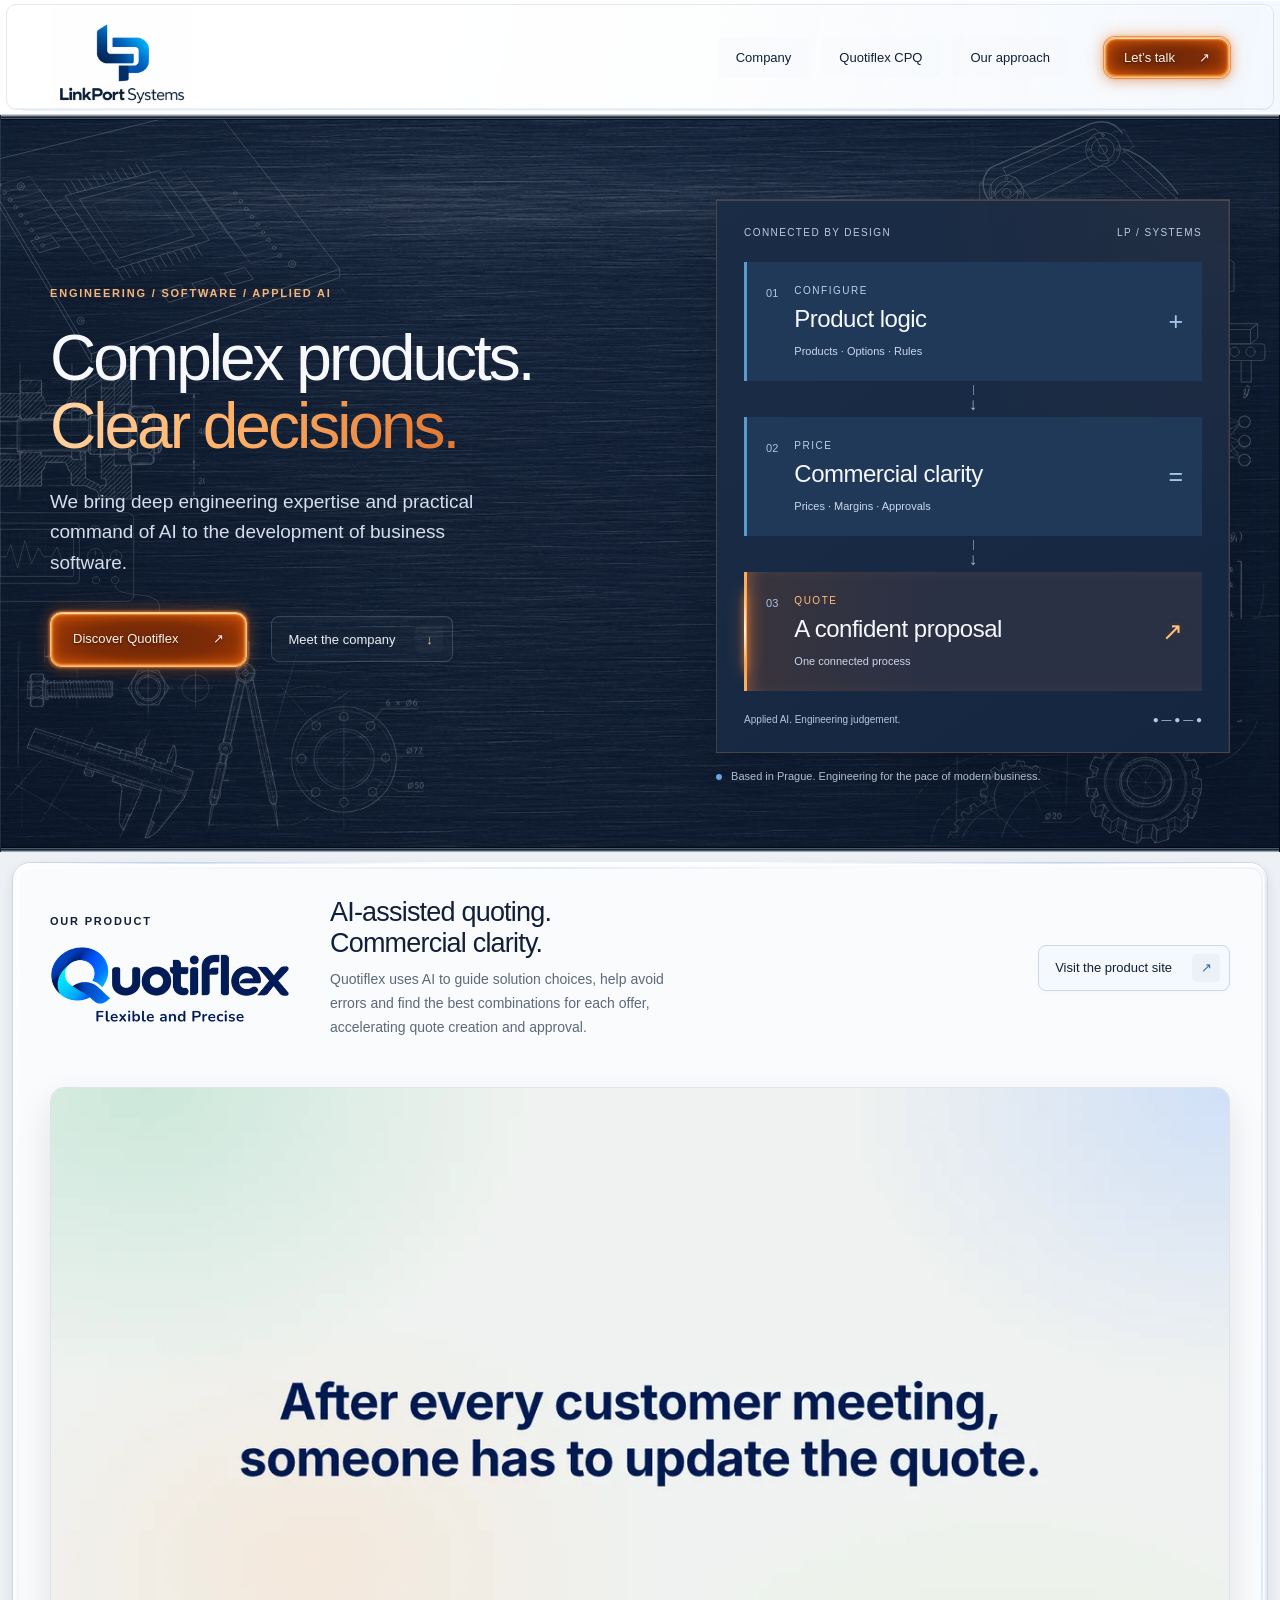
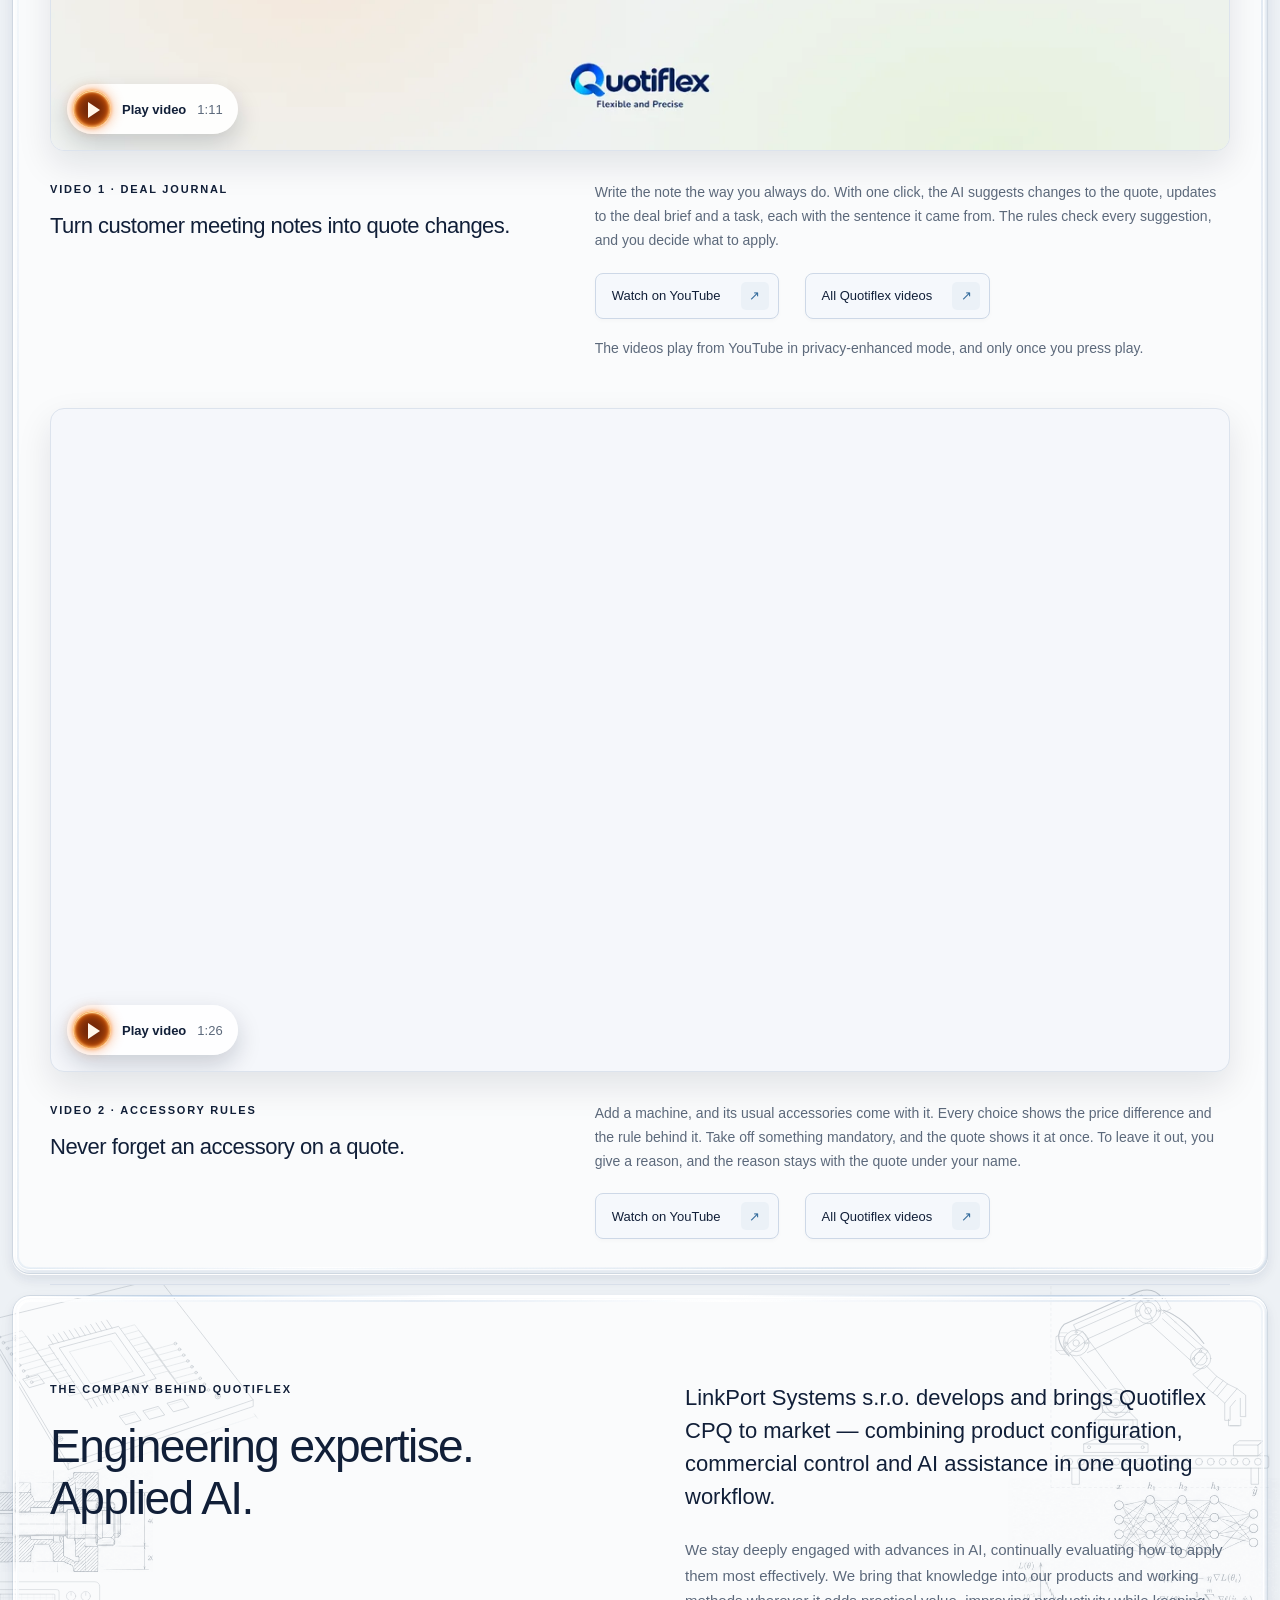
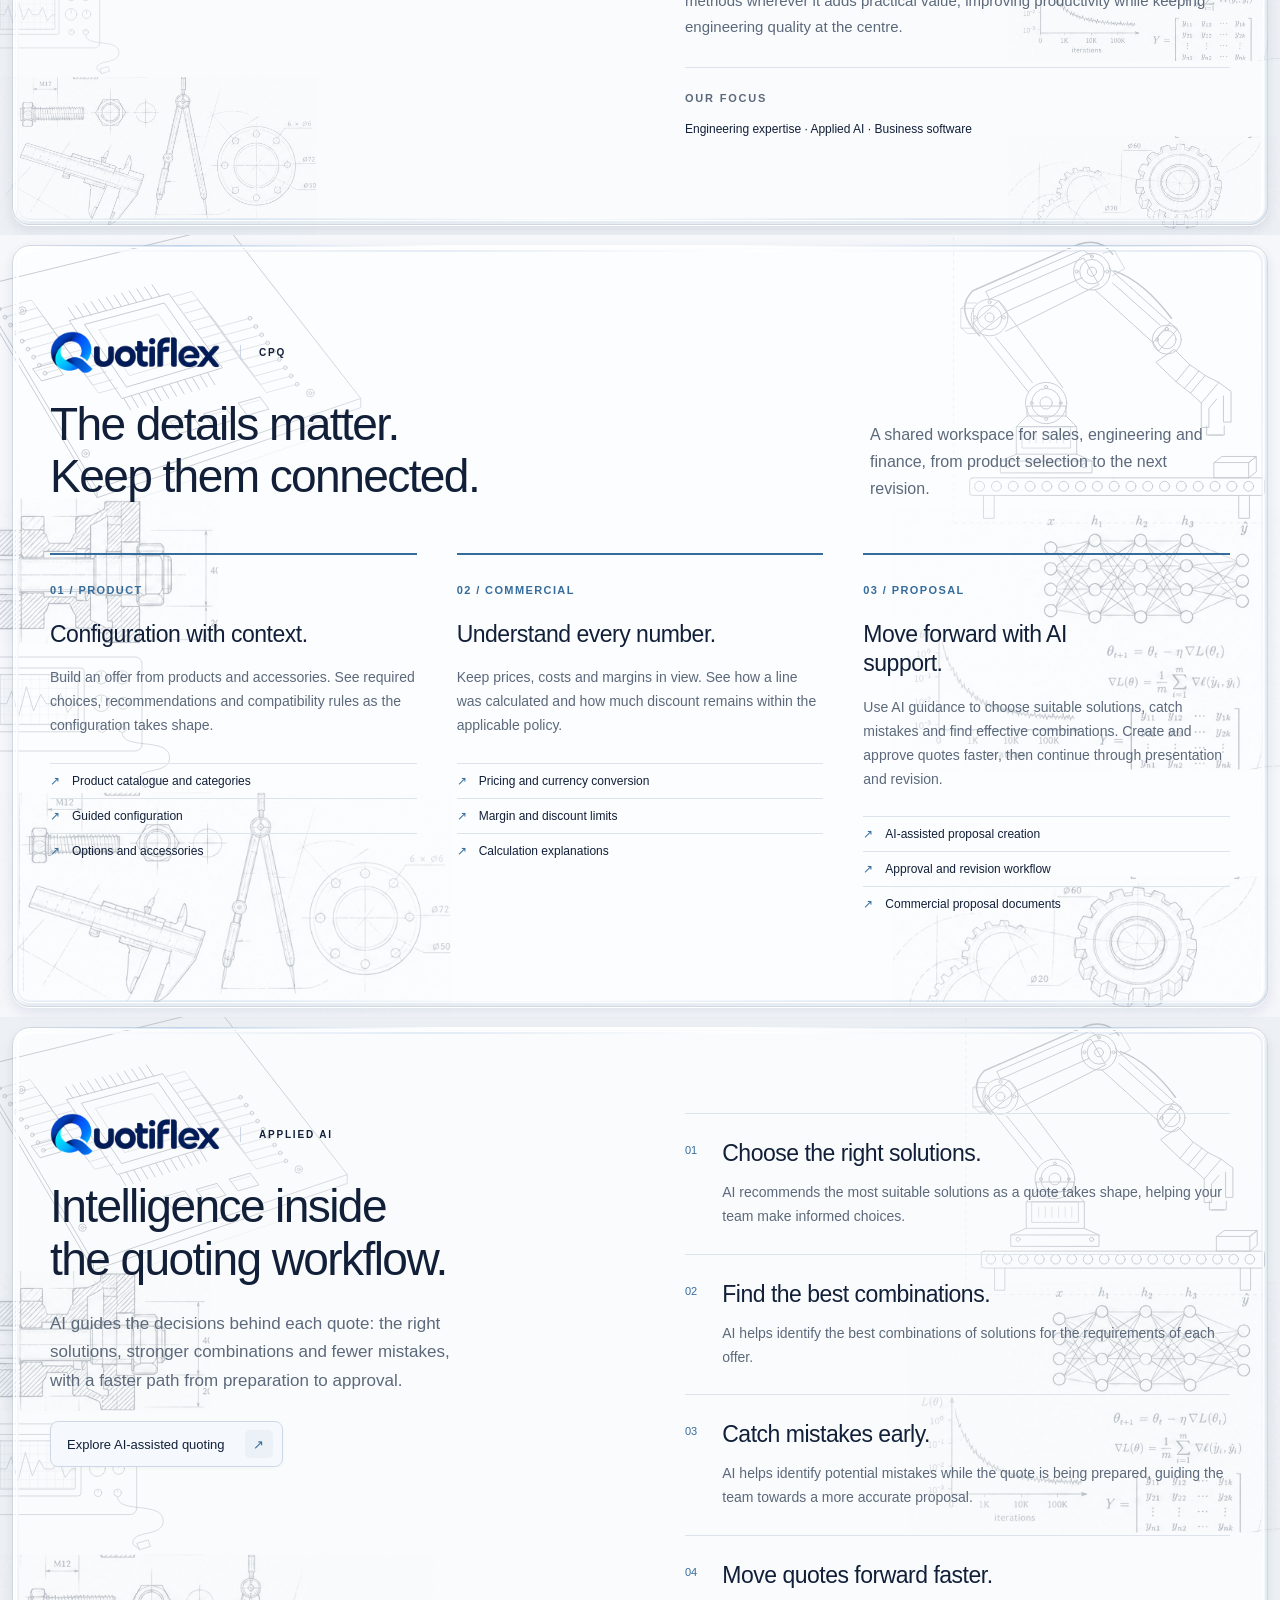
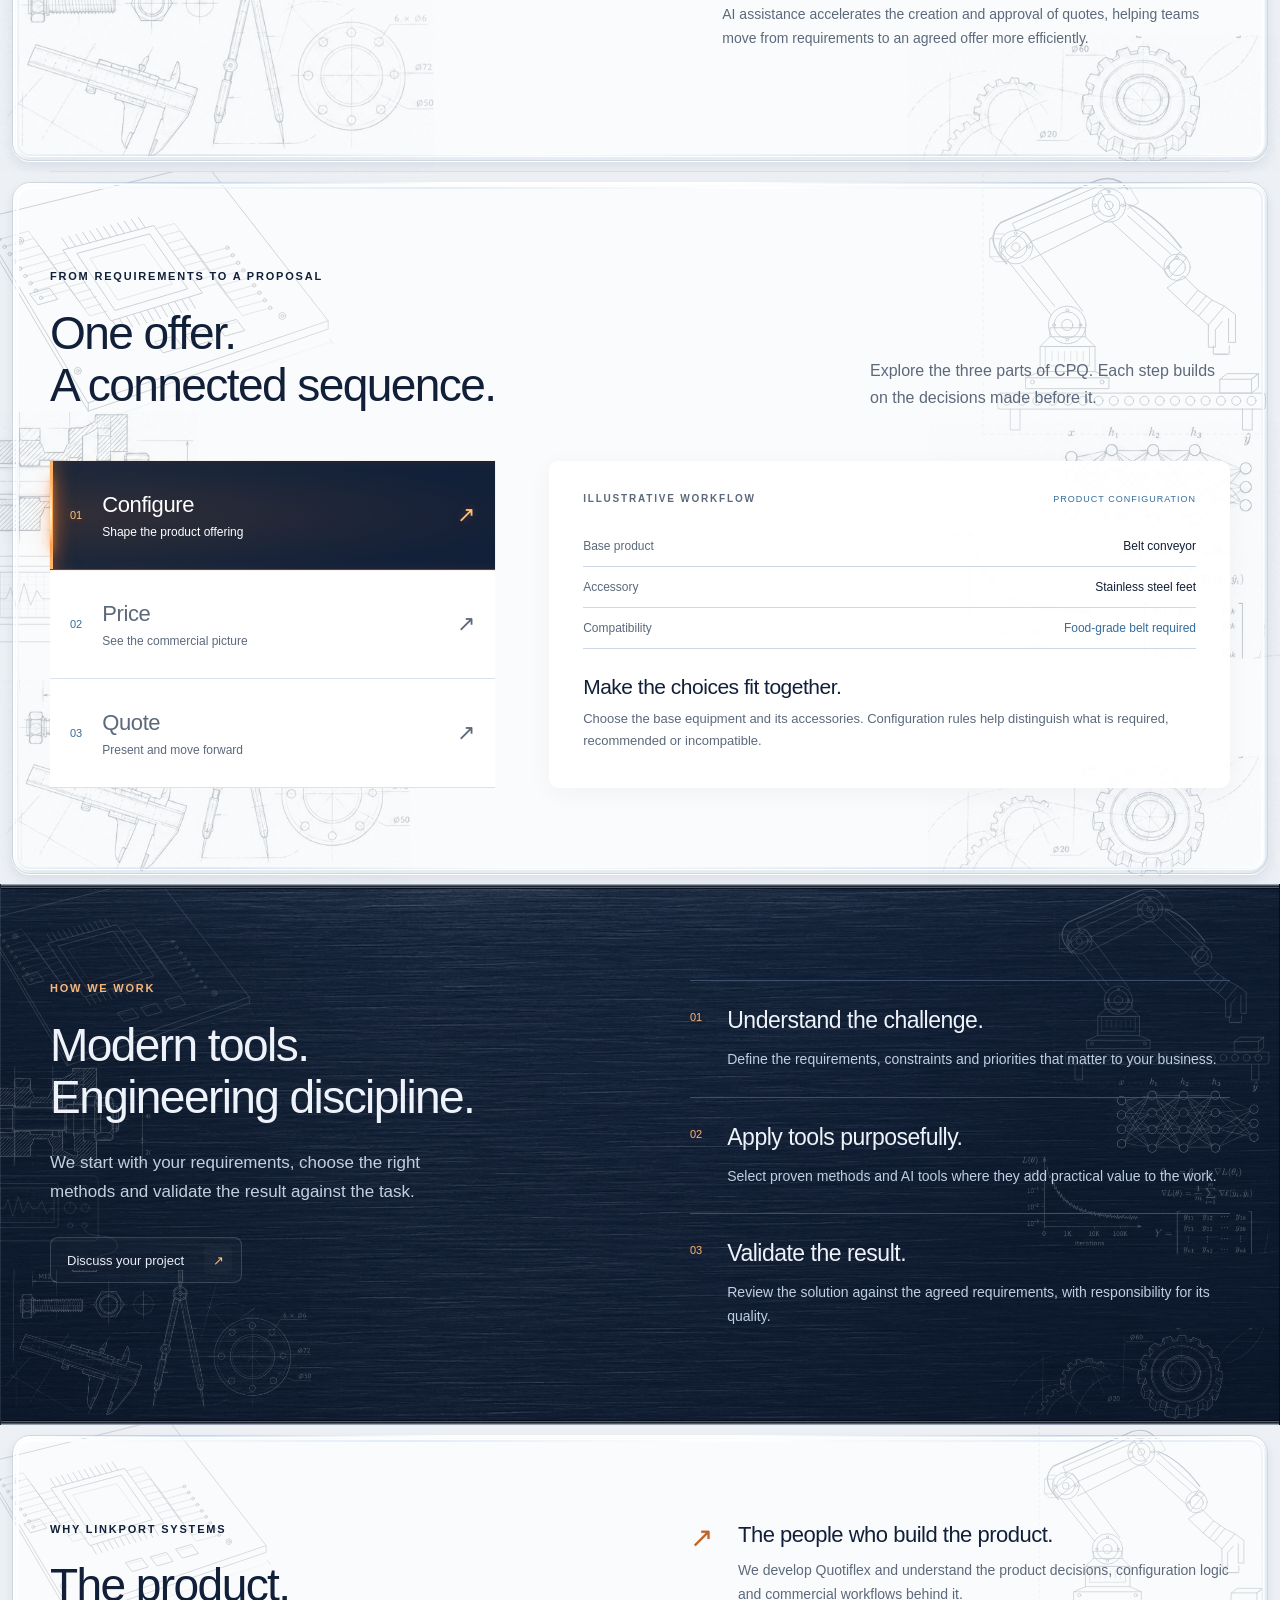
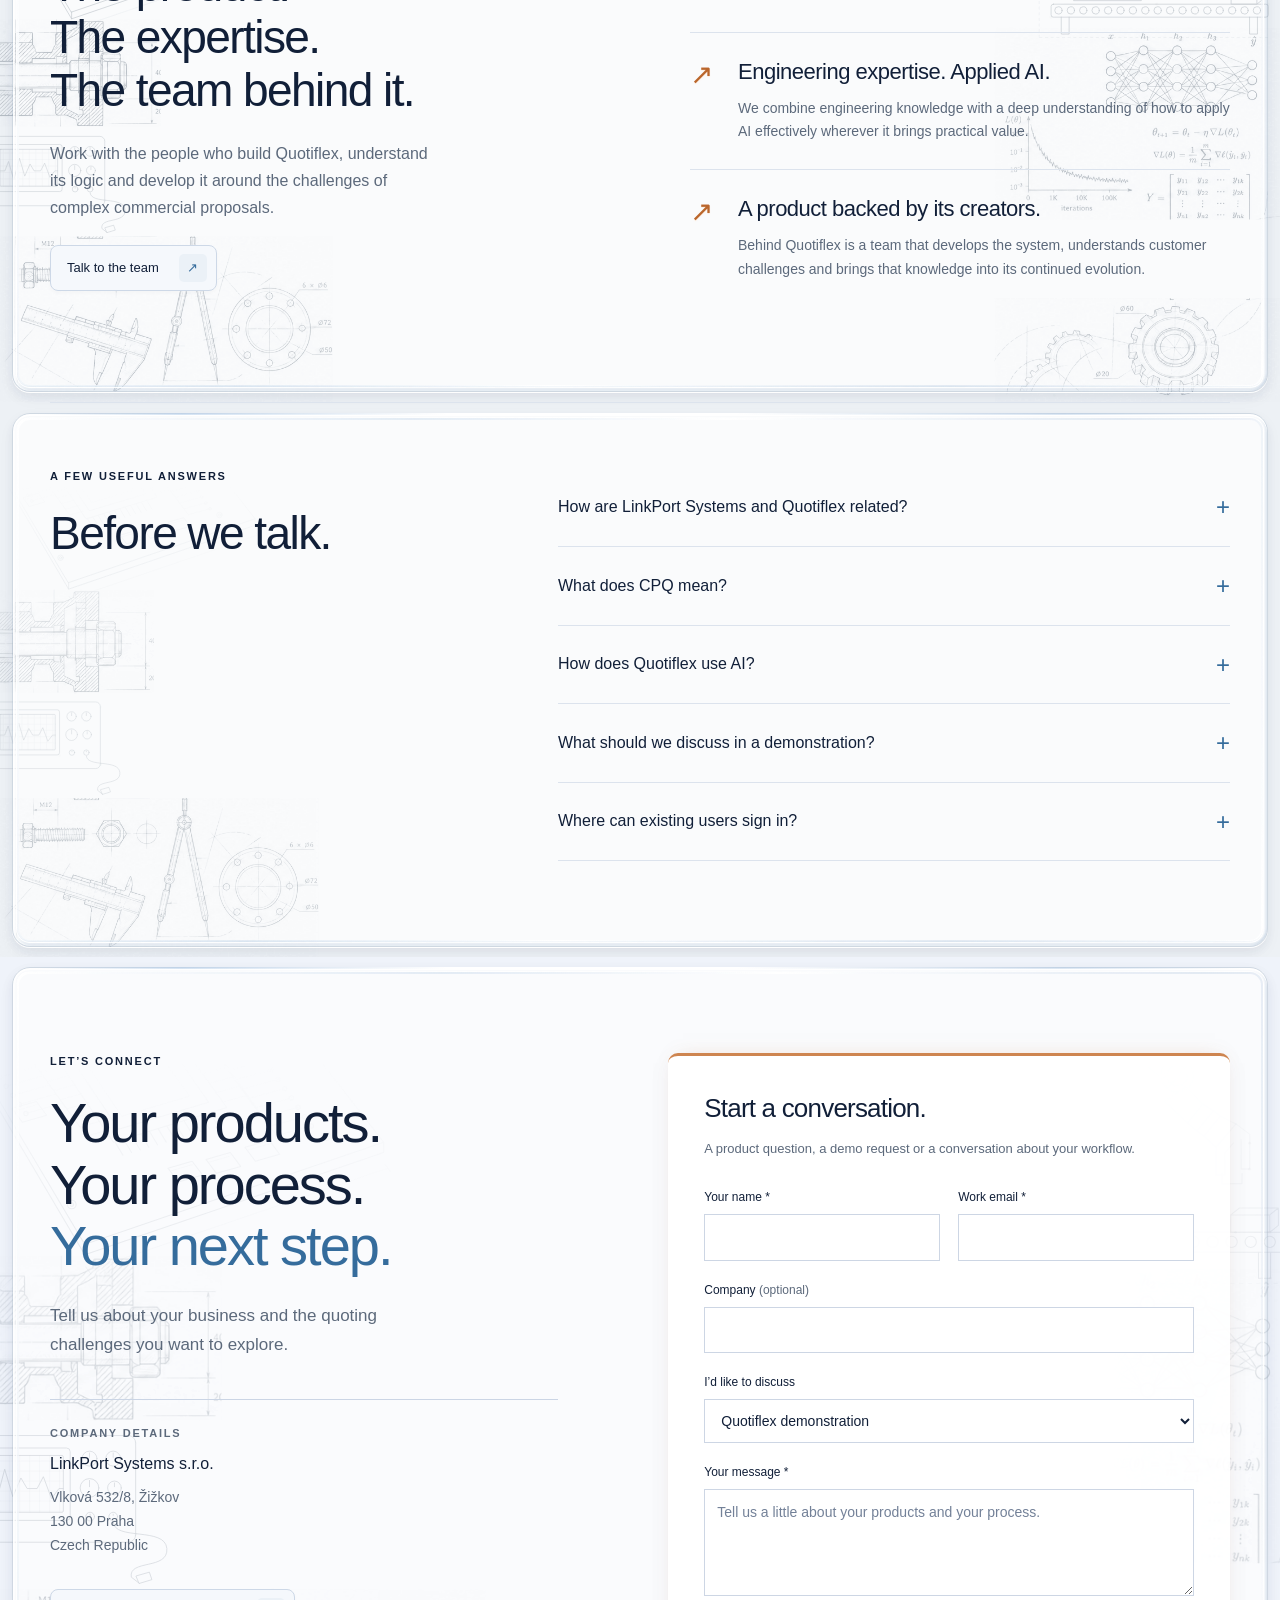
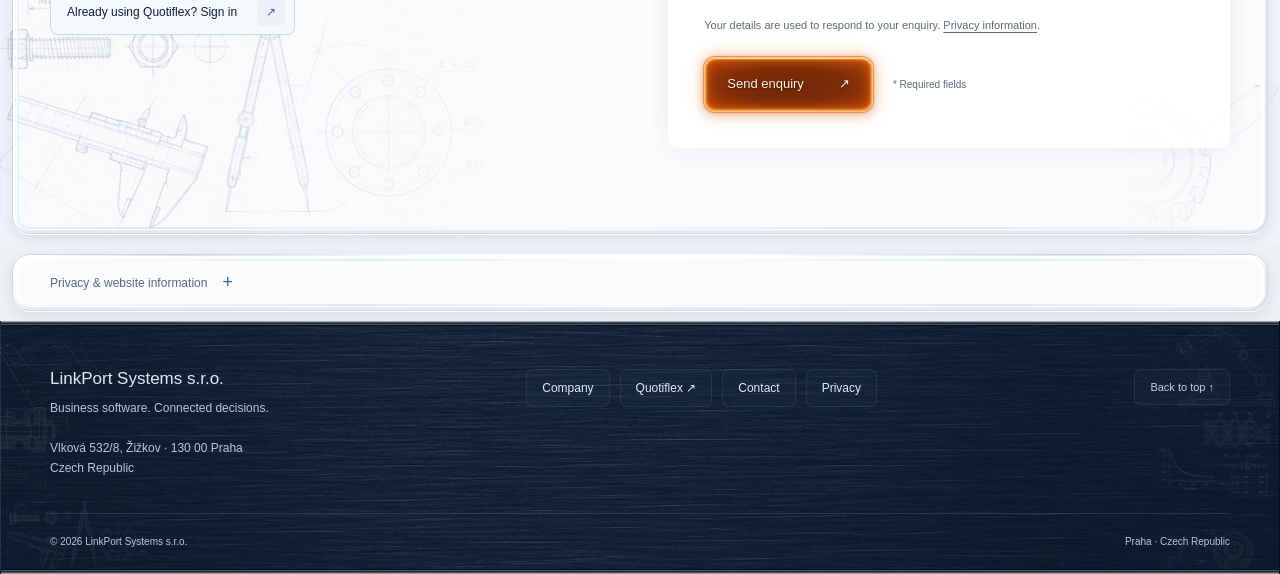
==== site/index.html @ 2e87656d "Video 2: the newer upload on YouTube (MtIPMK0WYl4), 1:26 Video 2 was made again after fixes in the a" ====
<!doctype html>
<html lang="en" data-background="electronics" data-accent="amber">
<head>
<meta charset="utf-8">
<meta name="viewport" content="width=device-width,initial-scale=1">
<meta name="description" content="LinkPort Systems s.r.o. combines deep engineering expertise with practical command of AI. Our Quotiflex CPQ helps teams create commercial proposals with AI assistance and explore more effective solutions. Based in Prague.">
<meta name="theme-color" content="#111f38">
<link rel="canonical" href="https://linkport.cz/">
<link rel="icon" type="image/png" sizes="32x32" href="favicon-32.png">
<link rel="icon" type="image/png" sizes="192x192" href="assets/icon-192.png">
<link rel="apple-touch-icon" href="assets/apple-touch-icon.png">
<meta http-equiv="Content-Security-Policy" content="default-src 'self'; script-src 'self'; style-src 'self'; img-src 'self'; connect-src https://formspree.io; frame-src https://www.youtube-nocookie.com; base-uri 'none'; form-action 'none'; object-src 'none'">
<title>LinkPort Systems — Complex products. Clear decisions.</title>
<link rel="stylesheet" href="styles.css?v=226294d9">
<link rel="stylesheet" href="materials.css?v=3d571e49">
<link rel="stylesheet" href="amber.css?v=4a8ba1db">
<script src="amber.js?v=20c097d8" defer></script>
<script src="materials.js?v=33239d38" defer></script>
<script src="script.js?v=838343d1" defer></script>
<script src="engineering-network.js?v=35864669" defer></script>
<link rel="stylesheet" href="video.css?v=0c99fed0">
<script src="video.js?v=4f62dc3b" defer></script>
</head>
<body>
<a class="skip" href="#main">Skip to content</a>
<header class="site-header">
 <div class="header-inner shell">
  <a class="brand" href="#main" aria-label="LinkPort Systems, back to the top"><img src="assets/linkport-logo.webp?v=614a9159" width="430" height="304" alt="LinkPort Systems"></a>
  <button class="menu-toggle" type="button" aria-controls="navigation" aria-expanded="false"><span>Menu</span><span class="menu-symbol" aria-hidden="true">+</span></button>
  <nav id="navigation" aria-label="Main navigation"><a href="#company">Company</a><a href="#quotiflex">Quotiflex CPQ</a><a href="#approach">Our approach</a><a class="nav-contact" href="#contact">Let’s talk <span aria-hidden="true">↗</span></a></nav>
 </div>
</header>
<main id="main">
 <section class="hero" data-engineering-surface aria-labelledby="hero-title">
<canvas id="engineering-network" data-engineering-canvas class="engineering-network" aria-hidden="true"></canvas>
  <div class="shell hero-grid">
   <div class="hero-copy"><p class="eyebrow copper">ENGINEERING / SOFTWARE / APPLIED AI</p><h1 id="hero-title">Complex products.<br><span>Clear decisions.</span></h1><p class="hero-lead">We bring deep engineering expertise and practical command of AI to the development of business software.</p><div class="hero-actions"><a class="button button-copper" href="#quotiflex">Discover Quotiflex <span aria-hidden="true">↗</span></a><a class="text-link pale" href="#company">Meet the company <span aria-hidden="true">↓</span></a></div></div>
   <div class="system-diagram" aria-label="A connected process: product logic, commercial clarity and a confident proposal">
    <div class="diagram-label"><span>CONNECTED BY DESIGN</span><span>LP / SYSTEMS</span></div>
    <div class="system-node"><div class="node-number">01</div><div><p>CONFIGURE</p><h2>Product logic</h2><span>Products · Options · Rules</span></div><span class="node-mark" aria-hidden="true">+</span></div>
    <div class="node-path" aria-hidden="true"><span></span>↓</div>
    <div class="system-node"><div class="node-number">02</div><div><p>PRICE</p><h2>Commercial clarity</h2><span>Prices · Margins · Approvals</span></div><span class="node-mark" aria-hidden="true">=</span></div>
    <div class="node-path" aria-hidden="true"><span></span>↓</div>
    <div class="system-node final-node"><div class="node-number">03</div><div><p>QUOTE</p><h2>A confident proposal</h2><span>One connected process</span></div><span class="node-mark" aria-hidden="true">↗</span></div>
    <div class="diagram-bottom"><span>Applied AI. Engineering judgement.</span><span aria-hidden="true">● — ● — ●</span></div>
   </div>
   <p class="hero-note"><span class="tiny-dot" aria-hidden="true"></span>Based in Prague. Engineering for the pace of modern business.</p>
  </div>
 </section>
 <section class="product-intro shell" id="quotiflex" aria-label="Our product, Quotiflex">
  <div class="product-brand"><p class="eyebrow">OUR PRODUCT</p><a class="product-logo-link" href="https://quotiflex.com/#main" rel="noopener" aria-label="Quotiflex — visit the product website"><img src="assets/quotiflex-logo.webp?v=4d21fc8a" width="450" height="146" alt="Quotiflex — Flexible and Precise"></a></div>
  <div class="product-intro-copy"><h2>AI-assisted quoting.<br>Commercial clarity.</h2><p>Quotiflex uses AI to guide solution choices, help avoid errors and find the best combinations for each offer, accelerating quote creation and approval.</p></div>
  <a class="text-link" href="https://quotiflex.com/" rel="noopener">Visit the product site <span aria-hidden="true">↗</span></a>
  <div class="product-video">
   <a class="video-poster" href="https://www.youtube.com/watch?v=badr2H-frKE" data-youtube="badr2H-frKE" aria-label="Play the video: Turn customer meeting notes into quote changes, 1 minute 11 seconds"><img src="assets/video-1-1280.webp" srcset="assets/video-1-640.webp 640w, assets/video-1-1280.webp 1280w, assets/video-1-1920.webp 1920w" sizes="(min-width: 1276px) 1180px, (min-width: 1001px) calc(100vw - 96px), (min-width: 761px) calc(100vw - 64px), calc(100vw - 40px)" width="1280" height="720" loading="lazy" decoding="async" alt=""><span class="video-play" aria-hidden="true"><span class="video-play-dot"></span><span class="video-play-label">Play video</span> <span class="video-time">1:11</span></span></a>
   <div class="product-video-copy"><p class="eyebrow">VIDEO 1 · DEAL JOURNAL</p><h3>Turn customer meeting notes into quote changes.</h3><p>Write the note the way you always do. With one click, the AI suggests changes to the quote, updates to the deal brief and a task, each with the sentence it came from. The rules check every suggestion, and you decide what to apply.</p><div class="product-video-links"><a class="text-link" href="https://www.youtube.com/watch?v=badr2H-frKE" rel="noopener">Watch on YouTube <span aria-hidden="true">↗</span></a><a class="text-link" href="https://quotiflex.com/#videos" rel="noopener">All Quotiflex videos <span aria-hidden="true">↗</span></a></div><p class="video-note">The videos play from YouTube in privacy-enhanced mode, and only once you press play.</p></div>
  </div>
  <div class="product-video">
   <a class="video-poster" href="https://www.youtube.com/watch?v=MtIPMK0WYl4" data-youtube="MtIPMK0WYl4" aria-label="Play the video: Never forget an accessory on a quote, 1 minute 26 seconds"><img src="assets/video-2-1280.webp" srcset="assets/video-2-640.webp 640w, assets/video-2-1280.webp 1280w, assets/video-2-1920.webp 1920w" sizes="(min-width: 1276px) 1180px, (min-width: 1001px) calc(100vw - 96px), (min-width: 761px) calc(100vw - 64px), calc(100vw - 40px)" width="1280" height="720" loading="lazy" decoding="async" alt=""><span class="video-play" aria-hidden="true"><span class="video-play-dot"></span><span class="video-play-label">Play video</span> <span class="video-time">1:26</span></span></a>
   <div class="product-video-copy"><p class="eyebrow">VIDEO 2 · ACCESSORY RULES</p><h3>Never forget an accessory on a quote.</h3><p>Add a machine, and its usual accessories come with it. Every choice shows the price difference and the rule behind it. Take off something mandatory, and the quote shows it at once. To leave it out, you give a reason, and the reason stays with the quote under your name.</p><div class="product-video-links"><a class="text-link" href="https://www.youtube.com/watch?v=MtIPMK0WYl4" rel="noopener">Watch on YouTube <span aria-hidden="true">↗</span></a><a class="text-link" href="https://quotiflex.com/#videos" rel="noopener">All Quotiflex videos <span aria-hidden="true">↗</span></a></div></div>
  </div>
 </section>
 <section class="company section shell" id="company" aria-labelledby="company-title">
  <div class="section-heading"><p class="eyebrow">THE COMPANY BEHIND QUOTIFLEX</p><h2 id="company-title">Engineering expertise.<br>Applied AI.</h2></div>
  <div class="company-copy"><p class="large-copy">LinkPort Systems s.r.o. develops and brings Quotiflex CPQ to market — combining product configuration, commercial control and AI assistance in one quoting workflow.</p><p>We stay deeply engaged with advances in AI, continually evaluating how to apply them most effectively. We bring that knowledge into our products and working methods wherever it adds practical value, improving productivity while keeping engineering quality at the centre.</p><div class="company-footnote"><span class="label">OUR FOCUS</span><span>Engineering expertise · Applied AI · Business software</span></div></div>
 </section>
 <section class="capabilities section" id="capabilities" aria-labelledby="capabilities-title">
  <div class="shell"><div class="section-top"><div><div class="product-section-label"><a class="section-product-mark product-logo-link" href="https://quotiflex.com/#main" aria-label="Quotiflex — visit the product website"><img src="assets/quotiflex-logo.webp?v=4d21fc8a" width="450" height="146" alt="Quotiflex"></a><span class="eyebrow">CPQ</span></div><h2 id="capabilities-title">The details matter.<br>Keep them connected.</h2></div><p class="section-description">A shared workspace for sales, engineering and finance, from product selection to the next revision.</p></div>
   <div class="capability-grid">
    <article><span class="capability-index">01 / PRODUCT</span><h3>Configuration with context.</h3><p>Build an offer from products and accessories. See required choices, recommendations and compatibility rules as the configuration takes shape.</p><ul><li>Product catalogue and categories</li><li>Guided configuration</li><li>Options and accessories</li></ul></article>
    <article><span class="capability-index">02 / COMMERCIAL</span><h3>Understand every number.</h3><p>Keep prices, costs and margins in view. See how a line was calculated and how much discount remains within the applicable policy.</p><ul><li>Pricing and currency conversion</li><li>Margin and discount limits</li><li>Calculation explanations</li></ul></article>
    <article><span class="capability-index">03 / PROPOSAL</span><h3>Move forward with AI support.</h3><p>Use AI guidance to choose suitable solutions, catch mistakes and find effective combinations. Create and approve quotes faster, then continue through presentation and revision.</p><ul><li>AI-assisted proposal creation</li><li>Approval and revision workflow</li><li>Commercial proposal documents</li></ul></article>
   </div>
  </div>
 </section>
 <section class="ai-support section shell" id="applied-ai" aria-labelledby="ai-title">
  <div class="section-heading"><div class="product-section-label"><a class="section-product-mark product-logo-link" href="https://quotiflex.com/#main" aria-label="Quotiflex — visit the product website"><img src="assets/quotiflex-logo.webp?v=4d21fc8a" width="450" height="146" alt="Quotiflex"></a><span class="eyebrow">APPLIED AI</span></div><h2 id="ai-title">Intelligence inside<br>the quoting workflow.</h2><p class="ai-intro">AI guides the decisions behind each quote: the right solutions, stronger combinations and fewer mistakes, with a faster path from preparation to approval.</p><a class="text-link" href="#contact">Explore AI-assisted quoting <span aria-hidden="true">↗</span></a></div>
  <div class="ai-benefits"><article><span>01</span><div><h3>Choose the right solutions.</h3><p>AI recommends the most suitable solutions as a quote takes shape, helping your team make informed choices.</p></div></article><article><span>02</span><div><h3>Find the best combinations.</h3><p>AI helps identify the best combinations of solutions for the requirements of each offer.</p></div></article><article><span>03</span><div><h3>Catch mistakes early.</h3><p>AI helps identify potential mistakes while the quote is being prepared, guiding the team towards a more accurate proposal.</p></div></article><article><span>04</span><div><h3>Move quotes forward faster.</h3><p>AI assistance accelerates the creation and approval of quotes, helping teams move from requirements to an agreed offer more efficiently.</p></div></article></div>
 </section>
 <section class="workflow section shell" aria-labelledby="workflow-title">
  <div class="section-top"><div><p class="eyebrow">FROM REQUIREMENTS TO A PROPOSAL</p><h2 id="workflow-title">One offer.<br>A connected sequence.</h2></div><p class="section-description">Explore the three parts of CPQ. Each step builds on the decisions made before it.</p></div>
  <div class="workflow-layout">
   <div class="workflow-controls" role="tablist" aria-label="CPQ workflow" aria-orientation="vertical">
    <button type="button" id="configure-tab" role="tab" aria-selected="true" aria-controls="workflow-panel" data-step="configure"><span class="step-number">01</span><span><strong>Configure</strong><small>Shape the product offering</small></span><span class="step-arrow" aria-hidden="true">↗</span></button>
    <button type="button" id="price-tab" role="tab" aria-selected="false" aria-controls="workflow-panel" data-step="price" tabindex="-1"><span class="step-number">02</span><span><strong>Price</strong><small>See the commercial picture</small></span><span class="step-arrow" aria-hidden="true">↗</span></button>
    <button type="button" id="quote-tab" role="tab" aria-selected="false" aria-controls="workflow-panel" data-step="quote" tabindex="-1"><span class="step-number">03</span><span><strong>Quote</strong><small>Present and move forward</small></span><span class="step-arrow" aria-hidden="true">↗</span></button>
   </div>
   <div class="workflow-panel" id="workflow-panel" role="tabpanel" aria-labelledby="configure-tab" tabindex="0">
    <div class="workflow-caption"><span class="eyebrow">ILLUSTRATIVE WORKFLOW</span><span class="workflow-state" id="workflow-state">PRODUCT CONFIGURATION</span></div>
    <div id="workflow-example" class="workflow-example"><div class="example-row"><span>Base product</span><strong>Belt conveyor</strong></div><div class="example-row"><span>Accessory</span><strong>Stainless steel feet</strong></div><div class="example-row"><span>Compatibility</span><strong class="teal-text">Food-grade belt required</strong></div></div>
    <div class="workflow-explanation" aria-live="polite"><h3 id="workflow-detail-title">Make the choices fit together.</h3><p id="workflow-detail-text">Choose the base equipment and its accessories. Configuration rules help distinguish what is required, recommended or incompatible.</p></div>
   </div>
  </div>
 </section>
 <section class="approach section" id="approach" data-engineering-surface aria-labelledby="approach-title"><canvas id="approach-network" data-engineering-canvas class="engineering-network" aria-hidden="true"></canvas><div class="shell approach-layout">
  <div><p class="eyebrow copper">HOW WE WORK</p><h2 id="approach-title">Modern tools.<br>Engineering discipline.</h2><p class="approach-lead">We start with your requirements, choose the right methods and validate the result against the task.</p><a class="text-link pale" href="#contact">Discuss your project <span aria-hidden="true">↗</span></a></div>
  <div class="principles"><article><span>01</span><div><h3>Understand the challenge.</h3><p>Define the requirements, constraints and priorities that matter to your business.</p></div></article><article><span>02</span><div><h3>Apply tools purposefully.</h3><p>Select proven methods and AI tools where they add practical value to the work.</p></div></article><article><span>03</span><div><h3>Validate the result.</h3><p>Review the solution against the agreed requirements, with responsibility for its quality.</p></div></article></div>
 </div></section>
 <section class="fit section shell" id="why-linkport" aria-labelledby="fit-title"><div class="section-heading"><p class="eyebrow">WHY LINKPORT SYSTEMS</p><h2 id="fit-title">The product.<br>The expertise.<br>The team behind it.</h2><p>Work with the people who build Quotiflex, understand its logic and develop it around the challenges of complex commercial proposals.</p><a class="text-link why-contact" href="#contact">Talk to the team <span aria-hidden="true">↗</span></a></div><div class="fit-list"><article><span class="fit-arrow" aria-hidden="true">↗</span><div><h3>The people who build the product.</h3><p>We develop Quotiflex and understand the product decisions, configuration logic and commercial workflows behind it.</p></div></article><article><span class="fit-arrow" aria-hidden="true">↗</span><div><h3>Engineering expertise. Applied AI.</h3><p>We combine engineering knowledge with a deep understanding of how to apply AI effectively wherever it brings practical value.</p></div></article><article><span class="fit-arrow" aria-hidden="true">↗</span><div><h3>A product backed by its creators.</h3><p>Behind Quotiflex is a team that develops the system, understands customer challenges and brings that knowledge into its continued evolution.</p></div></article></div></section>
 <section class="faq section shell" aria-labelledby="faq-title"><div><p class="eyebrow">A FEW USEFUL ANSWERS</p><h2 id="faq-title">Before we talk.</h2></div><div class="faq-list">
  <details><summary>How are LinkPort Systems and Quotiflex related?<span aria-hidden="true">+</span></summary><p>LinkPort Systems s.r.o. is the company behind Quotiflex CPQ. This website introduces the company; the Quotiflex website focuses on the product and its capabilities.</p></details>
  <details><summary>What does CPQ mean?<span aria-hidden="true">+</span></summary><p>CPQ stands for Configure, Price, Quote: choosing the right product configuration, calculating its commercial terms and creating a structured proposal.</p></details>
  <details><summary>How does Quotiflex use AI?<span aria-hidden="true">+</span></summary><p>AI recommends suitable solutions during quote creation, helps avoid errors and identifies the best combinations for the offer. It also helps accelerate quote preparation and approval. These capabilities are integrated into Quotiflex.</p></details>
  <details><summary>What should we discuss in a demonstration?<span aria-hidden="true">+</span></summary><p>Your product families, pricing and approvals; how AI assistance could support your quoting workflow; and what your final proposal needs to contain. A representative product or offer is a useful starting point.</p></details>
  <details><summary>Where can existing users sign in?<span aria-hidden="true">+</span></summary><p>Existing users can <a href="https://app.quotiflex.com/" rel="noopener">sign in to the Quotiflex application</a> using the company name and login credentials provided by the Quotiflex system administrator after their company has been registered in the system.</p></details>
 </div></section>
 <section class="contact section" id="contact" aria-labelledby="contact-title"><div class="shell contact-layout">
  <div class="contact-copy"><p class="eyebrow">LET’S CONNECT</p><h2 id="contact-title">Your products.<br>Your process.<br><span>Your next step.</span></h2><p>Tell us about your business and the quoting challenges you want to explore.</p><div class="registered-address"><span class="label">COMPANY DETAILS</span><strong>LinkPort Systems s.r.o.</strong><address>Vlková 532/8, Žižkov<br>130 00 Praha<br>Czech Republic</address></div><a class="text-link" href="https://app.quotiflex.com/" rel="noopener">Already using Quotiflex? Sign in <span aria-hidden="true">↗</span></a></div>
  <form id="contact-form" novalidate aria-labelledby="form-title"><h3 id="form-title">Start a conversation.</h3><p class="form-intro">A product question, a demo request or a conversation about your workflow.</p><div class="form-grid"><div class="field"><label for="contact-name">Your name <span aria-hidden="true">*</span></label><input id="contact-name" name="name" autocomplete="name" required maxlength="150" aria-describedby="name-error"><span class="field-error" id="name-error" hidden>Please enter your name.</span></div><div class="field"><label for="contact-email">Work email <span aria-hidden="true">*</span></label><input id="contact-email" name="email" type="email" autocomplete="email" required maxlength="254" aria-describedby="email-error"><span class="field-error" id="email-error" hidden>Please enter a valid email address.</span></div></div><div class="field"><label for="contact-company">Company <span class="optional">(optional)</span></label><input id="contact-company" name="company" autocomplete="organization" maxlength="200"></div><div class="field"><label for="contact-topic">I’d like to discuss</label><select id="contact-topic" name="topic"><option>Quotiflex demonstration</option><option>Product capabilities</option><option>Company enquiry</option><option>Something else</option></select></div><div class="field"><label for="contact-message">Your message <span aria-hidden="true">*</span></label><textarea id="contact-message" name="message" rows="4" required maxlength="4000" aria-describedby="message-error" placeholder="Tell us a little about your products and your process."></textarea><span class="field-error" id="message-error" hidden>Please enter a message.</span></div><div class="honeypot" aria-hidden="true"><label for="website">Leave this field empty</label><input id="website" name="_gotcha" tabindex="-1" autocomplete="off"></div><p class="form-privacy">Your details are used to respond to your enquiry. <a href="#privacy">Privacy information</a>.</p><div class="form-submit"><button class="button button-dark" type="submit">Send enquiry <span aria-hidden="true">↗</span></button><span class="required-note">* Required fields</span></div><p id="form-status" class="form-status" role="status" aria-live="polite"></p><noscript><p>Enable JavaScript to send this form, or visit <a href="https://quotiflex.com/#contact">the Quotiflex contact page</a>.</p></noscript></form>
 </div></section>
 <section class="privacy shell" id="privacy" aria-labelledby="privacy-title"><details><summary id="privacy-title">Privacy & website information <span aria-hidden="true">+</span></summary><div><p>LinkPort Systems s.r.o., Vlková 532/8, Žižkov, 130 00 Praha, Czech Republic, is responsible for the personal information you submit through this contact form. We use your name, email address, optional company name and message to respond to your enquiry.</p><p>For questions about your submitted information or to request its deletion, please contact us using the form above.</p><p>A video on this page plays from YouTube in privacy-enhanced mode (youtube-nocookie.com), and only once you press play; nothing is requested from YouTube before that. YouTube's privacy policy then applies to the video.</p><p>Links on this page may take you to external websites with their own privacy practices.</p></div></details></section>
</main>
<footer class="site-footer"><div class="shell footer-top"><div><strong>LinkPort Systems s.r.o.</strong><p>Business software. Connected decisions.</p><address class="footer-address">Vlková 532/8, Žižkov · 130 00 Praha<br>Czech Republic</address></div><nav aria-label="Footer navigation"><a href="#company">Company</a><a href="https://quotiflex.com/" rel="noopener">Quotiflex ↗</a><a href="#contact">Contact</a><a href="#privacy">Privacy</a></nav><a href="#main" class="back-top">Back to top ↑</a></div><div class="shell footer-bottom"><span>© <span id="year">2026</span> LinkPort Systems s.r.o.</span><span>Praha · Czech Republic</span></div></footer>
</body>
</html>
---- site/styles.css ----
:root{--ink:#111f38;--deep:#0c172c;--copper:#c98b64;--teal:#356c9c;--paper:#fff;--muted:#5c697b;--line:#dce3ed;--soft:#f5f7fb;font-family:Arial,Helvetica,sans-serif;color:var(--ink);background:var(--paper);font-synthesis:none}
*{box-sizing:border-box}html{scroll-behavior:smooth;scroll-padding-top:115px}body{margin:0}button,input,textarea,select{font:inherit}button,a,input,textarea,select{-webkit-tap-highlight-color:transparent}a{color:inherit;text-decoration:none}button,a{touch-action:manipulation}a:focus-visible,button:focus-visible,input:focus-visible,textarea:focus-visible,select:focus-visible,summary:focus-visible,[tabindex]:focus-visible{outline:3px solid var(--teal);outline-offset:5px}button{cursor:pointer}img{display:block;max-width:100%;height:auto}h1,h2,h3,p{margin:0}h1,h2,h3{font-weight:500}p{line-height:1.7}h2{font-size:clamp(32px,3.6vw,47px);line-height:1.13;letter-spacing:-1.6px}h3{font-size:23px;line-height:1.3;letter-spacing:-.5px}.shell{width:min(1180px,calc(100% - 96px));margin-inline:auto}.section{padding-block:96px}.eyebrow,.label{font-size:11px;line-height:1.5;font-weight:600;letter-spacing:1.8px}.eyebrow{margin-bottom:22px}.copper{color:#dfad92}.label{color:var(--muted)}.skip{position:absolute;top:0;left:16px;transform:translateY(-150%);background:#fff;color:var(--ink);padding:15px;z-index:20}.skip:focus{transform:translateY(0)}
.site-header{background:#fff;border-bottom:1px solid var(--line);position:sticky;top:0;z-index:10}.header-inner{display:flex;align-items:center;justify-content:space-between;gap:32px;height:114px}.brand{width:143px;flex-shrink:0}.brand img{width:143px;height:101px;object-fit:contain}.site-header nav{display:flex;align-items:center;gap:35px;font-size:13px}.site-header nav a{padding:14px 0}.site-header nav a:hover{color:var(--teal)}.site-header .nav-contact{display:flex;gap:32px;margin-left:24px;border-bottom:1px solid var(--ink)}.menu-toggle{display:none}.hero{background:var(--ink);color:#f6f8fc;padding:84px 0 66px}.hero-grid{display:grid;grid-template-columns:1.16fr 1fr;align-items:center;gap:70px}.hero h1{font-size:clamp(46px,5vw,68px);line-height:1.07;letter-spacing:-3px;margin-bottom:26px}.hero h1 span{color:var(--copper)}.hero-lead{font-size:19px;line-height:1.6;max-width:460px;color:#d6deec}.hero-actions{display:flex;align-items:center;flex-wrap:wrap;gap:24px;margin-top:34px}.button{display:inline-flex;align-items:center;justify-content:space-between;gap:35px;padding:18px 22px;font-size:13px;line-height:1.3;border:1px solid transparent;font-weight:500;transition:background .2s,transform .2s}.button:hover{transform:translateY(-2px)}.button-copper{background:var(--copper);color:var(--deep)}.button-copper:hover{background:#dca17b}.button-dark{background:var(--ink);color:#fff}.button-dark:hover{background:#253c60}.button:disabled{opacity:.65;transform:none;cursor:wait}.text-link{display:inline-flex;align-items:center;gap:18px;font-size:13px;border-bottom:1px solid #a4afbf;padding-bottom:8px;line-height:1.5}.text-link:hover{color:var(--teal);border-color:var(--teal)}.text-link.pale{color:#e9edf5;border-color:#7589a9}.hero-note{display:flex;align-items:flex-start;gap:9px;font-size:11px;color:#b6c4d9;margin-top:40px}.tiny-dot{height:6px;width:6px;border-radius:50%;background:#66a9e7;flex-shrink:0;margin-top:7px}.system-diagram{background:#172a47;border:1px solid #3a5276;padding:27px}.diagram-label{display:flex;justify-content:space-between;gap:16px;color:#bbcae1;font-size:10px;letter-spacing:1.4px;margin-bottom:24px}.system-node{display:flex;align-items:center;gap:16px;background:#203958;padding:22px 19px;border-left:3px solid #5a9bce}.node-number{font-size:11px;color:#aac5e5;align-self:flex-start;padding-top:3px}.system-node p{font-size:10px;letter-spacing:1.5px;color:#bdd1eb;line-height:1.3;margin-bottom:8px}.system-node h2{font-size:24px;letter-spacing:-.5px;margin-bottom:9px}.system-node div>span{font-size:11px;color:#cbd8ec}.node-mark{margin-left:auto;font-size:25px;color:#a5c4e9}.node-path{display:flex;flex-direction:column;align-items:center;height:36px;font-size:17px;color:#a3badb;padding-top:4px}.node-path span{height:10px;width:1px;background:#6480a5}.final-node{border-color:var(--copper);background:#2a3145}.final-node p,.final-node .node-mark{color:#dfb18e}.diagram-bottom{display:flex;justify-content:space-between;gap:12px;font-size:10px;color:#b6c7df;margin-top:23px}
.product-intro{display:flex;align-items:center;gap:40px;padding-block:45px;border-bottom:1px solid var(--line);flex-wrap:wrap}.product-brand{width:240px;flex-shrink:0}.product-brand .eyebrow{margin-bottom:16px}.product-brand img{width:240px}.product-intro-copy{flex:1;min-width:250px}.product-intro-copy h2{font-size:27px;letter-spacing:-.8px;margin-bottom:10px}.product-intro-copy p{font-size:14px;max-width:350px;color:var(--muted)}.product-intro>.text-link{margin-left:auto;white-space:nowrap}.company{display:grid;grid-template-columns:1fr 1fr;gap:90px}.company-copy .large-copy{font-size:22px;line-height:1.5;color:var(--ink);margin-bottom:24px}.company-copy>p{font-size:15px;color:var(--muted)}.company-footnote{display:flex;flex-direction:column;gap:12px;border-top:1px solid var(--line);padding-top:22px;margin-top:28px;font-size:12px;line-height:1.7}.capabilities{background:var(--soft)}.section-top{display:flex;align-items:flex-end;justify-content:space-between;gap:50px;margin-bottom:50px}.section-description{font-size:16px;color:var(--muted);max-width:360px}.capability-grid{display:grid;grid-template-columns:repeat(3,1fr);gap:40px}.capability-grid article{border-top:2px solid var(--teal);padding-top:25px}.capability-index{font-size:11px;font-weight:600;letter-spacing:1.4px;color:var(--teal)}.capability-grid h3{margin:22px 0 17px;max-width:260px}.capability-grid p{font-size:14px;color:var(--muted)}.capability-grid ul{padding:0;margin:25px 0 0;list-style:none;font-size:12px}.capability-grid li{padding:10px 0;border-top:1px solid var(--line)}.capability-grid li:before{content:'↗';color:var(--teal);margin-right:12px}
.workflow-layout{display:grid;grid-template-columns:.85fr 1.3fr;gap:54px}.workflow-controls{display:flex;flex-direction:column}.workflow-controls button{display:flex;text-align:left;align-items:center;gap:20px;color:var(--muted);background:#fff;border:0;border-bottom:1px solid var(--line);padding:25px 20px;min-height:109px;transition:background .2s}.workflow-controls button[aria-selected=true]{background:var(--ink);color:#fff;border-color:var(--ink)}.step-number{font-size:11px;color:var(--teal)}[aria-selected=true] .step-number{color:#dfad92}.workflow-controls strong{font-size:22px;font-weight:500;display:block;letter-spacing:-.4px}.workflow-controls small{display:block;font-size:12px;margin-top:7px}.step-arrow{margin-left:auto;font-size:22px}.workflow-panel{background:#f0f4fa;padding:30px 34px;min-height:327px}.workflow-caption{display:flex;align-items:center;justify-content:space-between;gap:18px;flex-wrap:wrap;margin-bottom:20px}.workflow-caption .eyebrow{margin:0;font-size:10px;color:var(--muted)}.workflow-state{font-size:9px;letter-spacing:1px;color:var(--teal)}.example-row{display:flex;align-items:center;justify-content:space-between;gap:20px;padding:13px 0;border-bottom:1px solid #ccd7e7;font-size:12px}.example-row>span{color:var(--muted)}.example-row strong{font-weight:500;text-align:right}.teal-text{color:var(--teal)}.workflow-explanation{margin-top:24px}.workflow-explanation h3{font-size:21px;margin-bottom:8px}.workflow-explanation p{font-size:13px;color:var(--muted)}
.approach{background:var(--deep);color:#eef2fa}.approach-layout{display:grid;grid-template-columns:1fr 1fr;gap:100px}.approach-lead{font-size:17px;color:#c3cee1;margin-top:26px;margin-bottom:31px;max-width:415px}.principles article{display:flex;gap:25px;border-top:1px solid #3c506e;padding:25px 0}.principles article:last-child{padding-bottom:0}.principles article>span{color:#da9d7c;font-size:11px;padding-top:5px}.principles h3{font-size:23px;margin-bottom:12px}.principles p{font-size:14px;color:#bfcee2}.fit{display:grid;grid-template-columns:1fr 1fr;gap:100px}.fit .section-heading>p:last-child{margin-top:24px;font-size:16px;color:var(--muted);max-width:390px}.fit-list article{display:flex;gap:25px;padding:25px 0;border-top:1px solid var(--line)}.fit-list article:first-child{padding-top:0;border:0}.fit-arrow{color:var(--copper);font-size:28px}.fit-list h3{font-size:22px;margin-bottom:10px}.fit-list p{font-size:14px;color:var(--muted)}.faq{border-top:1px solid var(--line);display:grid;grid-template-columns:.8fr 1.2fr;gap:60px;padding-top:65px}.faq details{border-bottom:1px solid var(--line)}summary{list-style:none;cursor:pointer}summary::-webkit-details-marker{display:none}.faq summary{display:flex;justify-content:space-between;align-items:center;gap:22px;font-size:16px;padding:22px 0;line-height:1.4}.faq summary>span{font-size:24px;font-weight:400;color:var(--teal);flex-shrink:0}.faq details p{font-size:14px;color:var(--muted);padding:0 35px 25px 0}.faq details a,.privacy a,.form-privacy a{text-decoration:underline;text-underline-offset:3px}.faq details[open] summary>span,.privacy details[open] summary>span{transform:rotate(45deg)}
.contact{background:#eff3fa}.contact-layout{display:grid;grid-template-columns:.95fr 1.05fr;gap:110px}.contact h2{font-size:clamp(38px,4.5vw,56px);line-height:1.1;margin-bottom:25px;letter-spacing:-2px}.contact h2 span{color:var(--teal)}.contact-copy>p:not(.eyebrow){font-size:17px;color:var(--muted);max-width:350px}.registered-address{display:flex;flex-direction:column;gap:13px;margin:40px 0 32px;border-top:1px solid #cbd5e5;padding-top:25px}.registered-address strong{font-size:16px;font-weight:500}.registered-address address{font-style:normal;font-size:14px;line-height:1.7;color:var(--muted)}.contact-copy .text-link{font-size:12px}.contact form{background:#fff;padding:36px;border-top:3px solid var(--copper)}.contact form h3{font-size:26px;letter-spacing:-.8px}.form-intro{font-size:13px;color:var(--muted);margin-top:12px;margin-bottom:28px}.form-grid{display:grid;grid-template-columns:1fr 1fr;gap:18px}.field{display:flex;flex-direction:column;margin-bottom:20px;gap:8px}.field label{font-size:12px;line-height:1.5}.optional{color:var(--muted)}.field input,.field textarea,.field select{width:100%;border:1px solid #cdd6e4;border-radius:0;padding:12px;background:#fff;color:var(--ink);font-size:14px;min-height:44px;line-height:1.45}.field input:hover,.field textarea:hover,.field select:hover{border-color:#8a9fbf}.field textarea{resize:vertical}.field textarea::placeholder{color:#738198}.field [aria-invalid=true]{border-color:#a3392d}.field-error{font-size:12px;color:#a3392d;line-height:1.5}.honeypot{position:absolute;width:1px;height:1px;overflow:hidden;clip-path:inset(50%)}.form-privacy{font-size:11px;color:var(--muted);line-height:1.65;margin-bottom:23px}.form-submit{display:flex;align-items:center;gap:20px;flex-wrap:wrap}.required-note{font-size:10px;color:var(--muted)}.form-status{font-size:13px;line-height:1.6;margin-top:16px}.form-status:empty{display:none}.form-status[data-state=error]{color:#a3392d}.form-status[data-state=success]{color:var(--teal)}.privacy{padding-block:28px}.privacy summary{font-size:12px;display:flex;align-items:center;gap:15px;color:var(--muted)}.privacy summary>span{font-size:18px;color:var(--teal)}.privacy details>div{max-width:800px;padding-top:20px;font-size:12px;color:var(--muted)}.privacy details p+p{margin-top:13px}.site-footer{background:var(--ink);color:#e2e9f5;padding-block:40px 25px}.footer-top{display:flex;justify-content:space-between;align-items:flex-start;gap:40px;padding-bottom:35px}.footer-top strong{font-size:17px;font-weight:500}.footer-top p{font-size:12px;margin-top:9px;color:#b7c7e0}.footer-top nav{display:flex;gap:25px;flex-wrap:wrap;font-size:12px}.back-top{font-size:11px;color:#c3cfe3;white-space:nowrap}.footer-bottom{border-top:1px solid #3a5072;padding-top:22px;display:flex;justify-content:space-between;gap:20px;flex-wrap:wrap;font-size:10px;color:#b7c8e2}
@media(min-width:1600px){.hero{padding-block:100px 85px}}
@media(max-width:1000px){.shell{width:calc(100% - 64px)}.hero-grid{gap:35px;grid-template-columns:1fr 1fr}.hero h1{font-size:49px}.hero-lead{font-size:17px}.system-diagram{padding:20px}.system-node{padding:19px 14px;gap:12px}.system-node h2{font-size:21px}.company,.approach-layout,.fit,.contact-layout{gap:50px}.section{padding-block:75px}.capability-grid{gap:25px}.product-intro{gap:30px}.product-intro>.text-link{margin-left:0}.workflow-layout{gap:30px}.contact form{padding:26px}.form-grid{grid-template-columns:1fr;gap:0}.site-header nav{gap:23px}.site-header .nav-contact{margin-left:0}}
@media(max-width:760px){html{scroll-padding-top:96px}.shell{width:calc(100% - 40px)}.header-inner{height:94px}.brand,.brand img{width:118px}.brand img{height:84px}.menu-toggle{display:flex;align-items:center;justify-content:space-between;gap:22px;background:#fff;border:1px solid var(--line);padding:10px 13px;font-size:13px;min-height:44px}.menu-symbol{font-size:21px}.menu-toggle[aria-expanded=true] .menu-symbol{transform:rotate(45deg)}.site-header nav{display:none;position:absolute;left:0;right:0;top:94px;background:#fff;padding:18px 20px 24px;box-shadow:0 20px 24px #111f3815;border-top:1px solid var(--line);flex-direction:column;align-items:stretch;gap:0}.site-header nav.is-open{display:flex}.site-header nav a{padding:16px 4px;border-bottom:1px solid var(--line)}.site-header .nav-contact{justify-content:space-between}.hero{padding-block:48px}.hero-grid{grid-template-columns:1fr;gap:42px}.hero h1{font-size:clamp(40px,7.8vw,58px);letter-spacing:-1.8px}.hero-lead{max-width:490px;font-size:17px}.hero-actions{gap:22px}.hero-note{margin-top:28px}.system-diagram{max-width:530px;width:100%;padding:22px}.system-node h2{font-size:24px}.system-node{padding:22px 17px}.product-intro{padding-block:35px;gap:25px}.product-brand{width:220px}.product-brand img{width:220px}.product-intro-copy{flex-basis:100%;min-width:0}.company,.approach-layout,.fit,.faq,.contact-layout{grid-template-columns:1fr;gap:35px}.section{padding-block:60px}.company-copy .large-copy{font-size:20px}.section-top{align-items:flex-start;flex-direction:column;gap:25px;margin-bottom:35px}.section-description{max-width:100%;font-size:15px}.capability-grid{grid-template-columns:1fr;gap:38px}.capability-grid h3{max-width:none;margin-block:17px 12px}.capability-grid ul{margin-top:18px}.capability-grid article{padding-top:20px}.workflow-layout{grid-template-columns:1fr;gap:25px}.workflow-controls{flex-direction:row}.workflow-controls button{padding:15px 10px;min-height:91px;gap:8px;flex:1;flex-direction:column;align-items:flex-start}.workflow-controls strong{font-size:17px}.workflow-controls small{display:none}.step-arrow{display:none}.workflow-panel{padding:25px;min-height:337px}.workflow-caption{gap:12px}.example-row{gap:15px}.approach-lead{font-size:16px}.principles article{gap:20px}.fit-list article:first-child{padding-top:25px;border-top:1px solid var(--line)}.faq{padding-top:40px}.faq summary{font-size:15px}.contact h2{font-size:46px}.contact form{padding:25px}.form-grid{grid-template-columns:1fr 1fr;gap:18px}.contact-copy>p:not(.eyebrow){max-width:450px}.registered-address{margin-block:27px}.footer-top{flex-wrap:wrap;gap:27px}.footer-top nav{gap:22px}.footer-top>div{flex-basis:100%}.footer-bottom{font-size:11px}.back-top{margin-left:auto}}
@media(max-width:420px){.hero h1{font-size:39px}.hero-actions{gap:20px}.button{gap:24px;padding:16px 19px}.system-diagram{padding:17px}.diagram-label{font-size:9px;letter-spacing:.7px}.system-node{gap:11px;padding:18px 12px}.system-node h2{font-size:21px}.node-mark{display:none}.diagram-bottom span:last-child{display:none}.form-grid{grid-template-columns:1fr;gap:0}.contact form{padding:22px 18px}.workflow-panel{padding:20px}.example-row{font-size:11px}.contact h2{font-size:42px}.footer-top nav{width:100%}.back-top{margin-left:0}.workflow-controls strong{font-size:16px}}
@media(max-width:760px){.field input,.field textarea,.field select{font-size:16px}}
.hero,.approach{position:relative;isolation:isolate}
.hero:before,.approach:before{content:'';position:absolute;inset:0;z-index:-1;pointer-events:none;background-image:url('assets/engineering-sketches-v2.webp?v=f71e1c47');background-size:cover;background-position:center;opacity:.24}
.approach:before{opacity:.28;background-position:center 60%}
@media(max-width:760px){.hero:before{background-size:auto 780px;background-position:left top;background-repeat:no-repeat;opacity:.22}.approach:before{opacity:.2}}
.company,.workflow,.fit{position:relative;isolation:isolate}
.company:before,.workflow:before,.fit:before{content:'';position:absolute;inset:0 -35px;z-index:-1;pointer-events:none;background-image:url('assets/engineering-sketches-light-v1.webp?v=804fdbd3');background-size:cover;background-position:center;opacity:.65;mask-image:linear-gradient(to bottom,#000,transparent 43%,transparent 57%,#000)}
.workflow:before{opacity:.5;background-position:center 30%}
.fit:before{opacity:.55;background-position:center 70%}
@media(max-width:760px){.company:before,.workflow:before,.fit:before{inset:0 -15px;background-size:auto 650px;background-position:left top;background-repeat:no-repeat;opacity:.45}}
.hero:before,.approach:before{z-index:-2;background-image:none}
.engineering-network{position:absolute;inset:0;width:100%;height:100%;z-index:-1;pointer-events:none}
.button{border-radius:8px;box-shadow:0 3px 0 #0c172c24,0 8px 22px #0c172c12;transition:transform .18s ease,box-shadow .22s ease,background .22s ease,border-color .22s ease}
.button>span{transition:transform .22s ease}
.button:hover{transform:translateY(-3px);box-shadow:0 4px 0 #0c172c1c,0 13px 28px #0c172c24}
.button:hover>span{transform:translate(3px,-2px)}
.button:active{transform:translateY(1px) scale(.985);box-shadow:0 1px 0 #0c172c20,0 2px 7px #0c172c12}
.button-copper{border-color:#e1b18d;box-shadow:inset 0 1px 0 #ffffff3d,0 3px 0 #80583f,0 10px 22px #0000001f}
.button-copper:hover{box-shadow:inset 0 1px 0 #ffffff4d,0 3px 0 #80583f,0 12px 26px #c98b6426}
.button-dark{border-color:#334967;box-shadow:inset 0 1px 0 #ffffff15,0 3px 0 #071226,0 8px 18px #111f381a}
.site-header nav{gap:12px}
.site-header nav a{padding:12px 17px;border:1px solid transparent;border-radius:7px;background:#f5f7fb66;transition:background .2s ease,border-color .2s ease,box-shadow .2s ease,transform .18s ease}
.site-header nav a:hover{background:#fff;border-color:#dce3ed;box-shadow:0 5px 14px #111f3810;transform:translateY(-2px)}
.site-header nav a:active{transform:translateY(1px);box-shadow:inset 0 2px 5px #111f3810}
.site-header .nav-contact{background:var(--ink);color:#fff;border-color:#334967;padding:12px 19px;gap:24px;box-shadow:inset 0 1px 0 #ffffff18,0 3px 0 #0c172c1a}
.site-header .nav-contact:hover{background:#253c60;color:#fff;border-color:#4a6488}
.text-link{transition:color .2s ease,border-color .2s ease,transform .18s ease}
.text-link>span{transition:transform .2s ease}
.text-link:hover>span{transform:translate(3px,-2px)}
.text-link:active{transform:translateY(1px)}
.workflow-controls button,.menu-toggle{transition:background .22s ease,color .22s ease,transform .18s ease,box-shadow .22s ease}
.workflow-controls button:hover:not([aria-selected=true]){background:#eef3fa;box-shadow:inset 3px 0 0 var(--copper)}
.workflow-controls button:active,.menu-toggle:active{transform:scale(.985)}
.site-footer{position:relative;isolation:isolate;background:var(--deep);padding-block:48px 27px}
.site-footer:before{content:'';position:absolute;inset:0;z-index:-1;pointer-events:none;background:url('assets/engineering-sketches-v2.webp?v=f71e1c47') center bottom/cover no-repeat;opacity:.16;mask-image:linear-gradient(90deg,#000,transparent 40%,transparent 65%,#000)}
.footer-address{font-style:normal;font-size:12px;line-height:1.7;color:#b7c7e0;margin-top:19px}
.footer-top{align-items:flex-start}
.footer-top nav{gap:10px}
.footer-top nav a,.back-top{padding:11px 15px;border:1px solid #4b648340;border-radius:7px;background:#21395830;transition:background .2s ease,border-color .2s ease,transform .18s ease,box-shadow .2s ease}
.footer-top nav a:hover,.back-top:hover{background:#28466770;border-color:#6788ad;box-shadow:0 5px 14px #00000016;transform:translateY(-2px)}
.footer-top nav a:active,.back-top:active{transform:translateY(1px)}
.footer-bottom{border-color:#6984a940}
@media(max-width:760px){.site-header nav{gap:8px}.site-header nav a{padding:14px 16px;border-color:#e2e8f1}.site-header nav a:hover{transform:none}.site-header .nav-contact{margin-top:5px}.footer-top nav{gap:10px}.footer-top nav a{min-height:44px}.back-top{min-height:44px}.site-footer:before{opacity:.1}.workflow-controls button:hover:not([aria-selected=true]){box-shadow:inset 0 -3px 0 var(--copper)}}
.product-logo-link{display:block;border-radius:5px;transition:transform .2s ease,opacity .2s ease}
.product-logo-link:hover{transform:translateY(-2px);opacity:.86}
.product-logo-link:active{transform:translateY(1px)}
.fit .section-heading>p:not(.eyebrow){margin-top:24px;font-size:16px;color:var(--muted);max-width:390px}
.why-contact{margin-top:24px}
.product-section-label{display:flex;align-items:center;gap:20px;margin-bottom:25px;flex-wrap:wrap}
.section-product-mark{width:170px;height:42px;overflow:hidden;flex-shrink:0}
.section-product-mark img{width:170px;max-width:none;height:auto}
.product-section-label>.eyebrow{margin:0;padding-left:18px;border-left:1px solid #cdd6e4;font-size:10px}
.capabilities,.ai-support{position:relative;isolation:isolate}
.capabilities:before,.ai-support:before{content:'';position:absolute;inset:0;z-index:-1;pointer-events:none;background:url('assets/engineering-sketches-light-v1.webp?v=804fdbd3') center/cover no-repeat;opacity:.6;mix-blend-mode:multiply;mask-image:radial-gradient(ellipse at 0% 0%,#000,transparent 46%),radial-gradient(ellipse at 100% 100%,#000,transparent 46%)}
.ai-support:before{inset:0 -35px;opacity:.65;background-position:center bottom;mask-image:linear-gradient(to bottom,#000,transparent 35%,transparent 50%,#000)}
@media(max-width:760px){.product-section-label{gap:15px;margin-bottom:22px}.section-product-mark,.section-product-mark img{width:155px}.section-product-mark{height:38px}.product-section-label>.eyebrow{padding-left:14px}.capabilities:before{opacity:.4;background-size:auto 780px;background-position:right bottom}.ai-support:before{inset:0 -15px;opacity:.45;background-size:auto 780px;background-position:right bottom}}
.ai-support{display:grid;grid-template-columns:1fr 1fr;gap:90px;border-bottom:1px solid var(--line)}
.ai-intro{font-size:17px;color:var(--muted);margin-top:25px;max-width:430px}
.ai-support .text-link{margin-top:25px}
.ai-benefits article{display:flex;gap:25px;border-top:1px solid var(--line);padding:25px 0}
.ai-benefits article>span{font-size:11px;color:var(--teal);padding-top:5px}
.ai-benefits h3{font-size:23px;margin-bottom:12px}
.ai-benefits p{font-size:14px;color:var(--muted)}
@media(max-width:1000px){.ai-support{gap:50px}}
@media(max-width:760px){.ai-support{grid-template-columns:1fr;gap:30px}.ai-intro{font-size:16px}}
/* Secondary actions share the same geometry as the primary buttons. */
.text-link{min-height:46px;max-width:100%;padding:8px 9px 8px 16px;gap:20px;justify-content:space-between;border:1px solid #cdd8e7;border-radius:8px;background:#f5f8fc;color:var(--ink);box-shadow:0 2px 4px #111f3806;font-weight:500;transition:color .2s ease,background .2s ease,border-color .2s ease,box-shadow .2s ease,transform .18s ease}
.text-link>span{display:inline-flex;align-items:center;justify-content:center;flex:0 0 28px;width:28px;height:28px;border-radius:5px;background:#356c9c0c;color:var(--teal);transition:transform .2s ease,background .2s ease}
.text-link:hover{color:var(--ink);background:#ebf1f9;border-color:#829fbe;box-shadow:0 5px 14px #111f380d;transform:translateY(-2px)}
.text-link:hover>span{transform:translate(2px,-1px);background:#356c9c18}
.text-link:active{transform:translateY(1px);box-shadow:0 1px 2px #111f380a}
.text-link.pale{background:#ffffff05;border-color:#879db54d;color:#e9edf5;box-shadow:inset 0 1px 0 #ffffff05}
.text-link.pale>span{color:#c99a7a;background:#ffffff07}
.text-link.pale:hover{background:#ffffff0c;border-color:#a2b7d078;color:#fff;box-shadow:0 5px 16px #050d1b26}
.text-link.pale:hover>span{background:#ffffff10}
@media(max-width:420px){.text-link{gap:12px;padding-left:13px}.product-intro>.text-link{white-space:normal}}
@media(prefers-reduced-motion:reduce){.text-link,.text-link:hover,.text-link:active,.text-link>span,.text-link:hover>span{transform:none}}
@media(prefers-reduced-motion:reduce){html{scroll-behavior:auto}*,*:before,*:after{transition:none!important}.button:hover,.button:active,.site-header nav a:hover,.site-header nav a:active,.product-logo-link:hover,.product-logo-link:active{transform:none}}

/* Full-width corner sketches, independent of the text column width. */
body{overflow-x:clip}
.company:before,.workflow:before,.fit:before,.ai-support:before{left:calc(50% - 50vw);right:calc(50% - 50vw);background-size:cover;background-position:center;opacity:.58}
@media(max-width:760px){.company:before,.workflow:before,.fit:before,.ai-support:before{left:calc(50% - 50vw);right:calc(50% - 50vw);background-size:auto 780px;background-position:center;opacity:.4}}
/* The location note belongs below the process diagram. */
.hero{overflow:hidden}
.hero-grid{row-gap:14px}
.hero-note{grid-column:2;position:static;margin:0;max-width:none;font-size:11px}
@media(max-width:760px){.hero-grid{row-gap:32px}.hero-note{grid-column:1;margin-top:-18px;font-size:10px}}

/* Trial electronics collage: one coordinate system on light and dark surfaces. */
html[data-background="electronics"] :is(.company,.workflow,.fit,.ai-support,.capabilities,.site-footer):before{background-image:url("assets/engineering-mixed-v3.svg?v=c3abc3a5")}

@media(min-width:1500px){html[data-background="electronics"] :is(.hero,.approach):before{background-position:center top}}

/* A quieter finish: decorative drawings fill the empty column, while
   questions and form controls keep an uninterrupted reading surface. */
.faq,.contact{position:relative;isolation:isolate}
.faq:before,.contact:before{content:'';position:absolute;inset:0;z-index:-2;pointer-events:none;background:url('assets/engineering-sketches-light-v1.webp?v=804fdbd3') center bottom/cover no-repeat;opacity:.47;mix-blend-mode:multiply}
.faq:before{left:calc(50% - 50vw);right:calc(50% - 50vw);mask-image:linear-gradient(to right,#000 0%,#000 21%,transparent 43%),linear-gradient(to bottom,transparent 15%,#000 55%);mask-composite:intersect}
.contact:before{mask-image:linear-gradient(to right,#000 0%,#000 15%,transparent 44%,transparent 87%,#000 100%),linear-gradient(to bottom,transparent 12%,#000 58%);mask-composite:intersect;opacity:.38}
html[data-background="electronics"] :is(.faq,.contact):before{background-image:url('assets/engineering-mixed-v3.svg?v=c3abc3a5')}
@media(max-width:760px){
 .faq:before,.contact:before{background-size:auto 900px;background-position:left bottom;opacity:.25}
 .faq:before{mask-image:linear-gradient(to right,#000,transparent 75%),linear-gradient(to bottom,transparent 5%,#000 65%);mask-composite:intersect}
 .contact:before{mask-image:linear-gradient(to right,#000,transparent 82%),linear-gradient(to bottom,transparent 3%,#000 35%,transparent 78%);mask-composite:intersect}
}

/* Wide sections keep complete, proportionate sketch banks at both edges. */
html[data-background="electronics"] :is(.company,.capabilities,.ai-support,.workflow,.fit,.faq,.contact,.site-footer).engineering-spread:before{
 background-image:url('assets/engineering-mixed-v3-left.svg?v=f31be6c3'),url('assets/engineering-mixed-v3-right.svg?v=dacda22b');
 background-size:auto 100%,auto 100%;background-position:left center,right center;background-repeat:no-repeat;
}
---- site/materials.css ----
/* Materials are defined by their edges; the drawing area stays quiet and clear. */
.hero,.approach,.site-footer{
 background-image:repeating-linear-gradient(0deg,rgba(207,219,233,.028) 0,rgba(207,219,233,.028) .6px,transparent .6px,transparent 2.5px),linear-gradient(90deg,rgba(0,5,14,.12),rgba(132,151,174,.035) 48%,rgba(0,5,14,.09));
 box-shadow:inset 0 4px 0 #0a1220,inset 0 -4px 0 #060c16;
}
.product-intro,.faq,.contact,.privacy{position:relative;isolation:isolate}
.material-glass{position:absolute;left:12px;right:12px;top:10px;bottom:10px;z-index:-3;pointer-events:none;border-radius:18px;background:linear-gradient(180deg,rgba(255,255,255,.18),rgba(255,255,255,.035));box-shadow:0 6px 18px rgba(21,45,74,.035)}
.shell>.material-glass{left:calc(50% - 50vw + 12px);right:calc(50% - 50vw + 12px)}
.material-edge{position:absolute;z-index:1;pointer-events:none}
.glass-edge{inset:10px 12px;border-radius:18px;border:1px solid rgba(130,151,176,.30);box-shadow:inset 0 2px 0 rgba(255,255,255,.98),inset 2px 0 2px rgba(255,255,255,.82),inset -2px 0 2px rgba(142,172,206,.17),inset 0 -3px 2px rgba(104,140,183,.13),0 1px 0 rgba(255,255,255,.95),0 5px 12px rgba(26,52,84,.045)}
.shell>.glass-edge{left:calc(50% - 50vw + 12px);right:calc(50% - 50vw + 12px)}
.glass-edge:before{content:'';position:absolute;inset:3px;border:1px solid rgba(255,255,255,.8);border-radius:14px;box-shadow:inset 0 -1px 0 rgba(153,182,215,.10)}
.glass-edge:after{content:'';position:absolute;left:24px;right:24px;top:-1px;height:2px;background:linear-gradient(90deg,transparent,rgba(182,207,234,.58) 12%,#fff 34%,#fff 58%,rgba(180,204,230,.48) 85%,transparent)}
.steel-edge{inset:0;border-left:1px solid rgba(182,200,219,.13);border-right:1px solid rgba(1,6,14,.6)}
.steel-edge:before,.steel-edge:after{content:'';position:absolute;left:0;right:0;height:4px;background:linear-gradient(180deg,#c4cdd5 0%,#6c7a89 24%,#263342 51%,#091322 78%,#a9b7c7 100%);box-shadow:0 1px 0 rgba(0,3,9,.7)}
.steel-edge:before{top:0}
.steel-edge:after{bottom:0;transform:scaleY(-1)}
/* The technical drawings sit in front of the material, with a modest contrast lift. */
.hero:before{opacity:.36}
.approach:before{opacity:.40}
.site-footer:before{opacity:.24}
.company:before,.workflow:before,.fit:before,.ai-support:before,.capabilities:before{opacity:.72;mix-blend-mode:multiply}
.site-header{background:#fff;backdrop-filter:none;-webkit-backdrop-filter:none;box-shadow:0 1px 0 rgba(122,147,176,.2)}
.brand img{mix-blend-mode:multiply}
.contact form,.workflow-panel{background:rgba(255,255,255,.92);border-radius:10px;box-shadow:inset 0 1px 0 #fff,0 5px 24px rgba(26,52,84,.045);backdrop-filter:none;-webkit-backdrop-filter:none}
.system-diagram{background:#172a47;box-shadow:inset 0 1px 0 rgba(231,241,252,.1),0 12px 30px rgba(1,8,20,.12)}
@media(max-width:760px){.material-glass,.glass-edge{left:6px;right:6px;border-radius:12px}.shell>.material-glass,.shell>.glass-edge{left:calc(50% - 50vw + 6px);right:calc(50% - 50vw + 6px)}.glass-edge:before{border-radius:9px}.hero:before{opacity:.29}.approach:before{opacity:.32}.company:before,.workflow:before,.fit:before,.ai-support:before,.capabilities:before{opacity:.58}}

/* A quiet substrate reveals the glass thickness without washing out the drawings. */
body{background:#edf1f5}
.material-glass{background:rgba(255,255,255,.72)}
.glass-edge{border-color:rgba(126,148,174,.35);box-shadow:inset 0 2px 0 #fff,inset 2px 0 2px rgba(255,255,255,.92),inset -2px 0 2px rgba(130,161,198,.17),inset 0 -3px 2px rgba(104,140,183,.16),0 1px 0 rgba(255,255,255,.96),0 5px 12px rgba(26,52,84,.065)}
.glass-edge:before{background:linear-gradient(108deg,rgba(255,255,255,.95),rgba(168,195,224,.28) 28%,rgba(255,255,255,.92) 50%,rgba(157,183,214,.25) 78%,rgba(255,255,255,.9));padding:2px;mask:linear-gradient(#fff 0 0) content-box,linear-gradient(#fff 0 0);mask-composite:exclude;-webkit-mask:linear-gradient(#fff 0 0) content-box,linear-gradient(#fff 0 0);-webkit-mask-composite:xor}

.hero,.approach,.site-footer{background-image:linear-gradient(rgba(12,23,44,.64),rgba(12,23,44,.64)),url('assets/machined-navy-steel-v1.webp?v=a044a6b6');background-size:cover;background-position:center}

/* The fixed navigation is a glass cap over the metal-and-glass sections. */
.site-header{background:linear-gradient(100deg,#ffffff 0%,#ffffff 24%,rgba(255,255,255,.87) 55%,rgba(244,249,255,.84) 100%);border-bottom:1px solid rgba(128,151,180,.40);box-shadow:inset 0 1px 0 #fff,inset 0 -2px 0 rgba(255,255,255,.90),0 3px 10px rgba(17,37,65,.08);backdrop-filter:blur(18px) saturate(110%);-webkit-backdrop-filter:blur(18px) saturate(110%)}
.site-header:before{content:'';position:absolute;inset:4px 6px;pointer-events:none;border:1px solid rgba(162,183,208,.29);border-radius:10px;box-shadow:inset 0 1px 0 #fff,inset 1px 0 0 rgba(255,255,255,.94),inset 0 -1px 0 rgba(145,175,207,.16)}
.site-header:after{content:'';position:absolute;left:22px;right:22px;bottom:3px;height:1px;pointer-events:none;background:linear-gradient(90deg,rgba(175,196,219,.24),rgba(255,255,255,.98) 30%,rgba(164,188,216,.38) 75%,rgba(255,255,255,.8))}
.site-header .header-inner{position:relative}
@media(max-width:760px){.site-header{background:linear-gradient(100deg,#fff 0%,#fff 45%,rgba(249,252,255,.9) 100%)}.site-header:before{inset:3px 4px;border-radius:8px}}

/* Mixed mechanical/electronics trial: restore edge detail and expose network diagrams. */
html[data-background="electronics"] :is(.hero,.approach):before{opacity:.49}
html[data-background="electronics"] .site-footer:before{opacity:.38}
html[data-background="electronics"] :is(.company,.capabilities,.ai-support,.workflow,.fit):before{
 opacity:.57;
 mask-image:linear-gradient(to right,#000 0%,#000 16%,transparent 39%,transparent 61%,#000 84%,#000 100%),linear-gradient(to bottom,#000,transparent 33%,transparent 67%,#000);
 mask-composite:add;
}
@media(max-width:760px){html[data-background="electronics"] :is(.hero,.approach):before{opacity:.43}html[data-background="electronics"] :is(.company,.capabilities,.ai-support,.workflow,.fit):before{opacity:.51}}
---- site/amber.css ----
/* Amber study: shared light spectrum sampled from the approved buttons. */
html[data-accent="amber"]{
 --copper:#f3a05e;--amber-edge:#ffc079;--amber-hot:#ffe1a8;
 --amber-ink:#92410f;--amber-light:#ffae64;--amber-glow:255,118,28;
}
html[data-accent="amber"] .hero h1 span{
 background:linear-gradient(110deg,#ffd3a0 3%,#ffae64 48%,#e37b36 94%);
 color:var(--amber-light);background-clip:text;-webkit-background-clip:text;-webkit-text-fill-color:transparent;
}
/* Reference-matched amber: luminous orange body, hot inner rim, separate halo. */
html[data-accent="amber"] :is(.button-copper,.site-header .nav-contact,.form-submit .button-dark){
 color:#fff6e9;border:1px solid #ffc079;border-radius:11px;
 background:radial-gradient(ellipse at 50% 52%,#702809 0%,#7d2c07 47%,#a43b07 85%,#c1530d 100%);
 box-shadow:inset 0 1px 1px #ffe1a8,inset 0 0 3px 1px #ffbc69,inset 0 0 12px 2px #ff7109a6,inset 0 -1px 2px #ffae53cc,0 0 0 1px #bd4b1266,0 0 3px 1px #ffa04f99,0 0 15px 2px #f16b1461,0 4px 11px #4a18031f;
 text-shadow:0 1px 2px #471501;
 transition:box-shadow .22s ease,background .22s ease,transform .2s ease;
}
html[data-accent="amber"] :is(.button-copper,.site-header .nav-contact,.form-submit .button-dark):hover{
 color:#fff9ed;border-color:#ffd397;
 background:radial-gradient(ellipse at 50% 52%,#80300c 0%,#8d3108 47%,#b34206 85%,#d25b0e 100%);
 box-shadow:inset 0 1px 2px #ffedc6,inset 0 0 4px 1px #ffd18d,inset 0 0 15px 3px #ff780cc2,inset 0 -1px 2px #ffc072,0 0 0 1px #d85d1580,0 0 5px 1px #ffaf63b3,0 0 20px 2px #f3771d80,0 5px 14px #4a180326;
}
html[data-accent="amber"] :is(.button-copper,.site-header .nav-contact,.form-submit .button-dark):active{
 transform:translateY(1px);background:radial-gradient(ellipse at 50% 52%,#632309,#752808 55%,#a53b08);
 box-shadow:inset 0 2px 4px #4a18034d,inset 0 0 4px 1px #ffd18d,inset 0 0 12px 2px #ff730ac2,0 0 3px #ffb86b,0 0 12px #f3771d80;
}
/* Secondary actions, indicators and text all use the same amber spectrum. */
html[data-accent="amber"] .copper{color:#f3b77e;text-shadow:0 0 10px rgba(var(--amber-glow),.12)}
html[data-accent="amber"] .principles article>span{color:#ffb574;text-shadow:0 0 9px rgba(var(--amber-glow),.15)}
html[data-accent="amber"] .text-link.pale>span{color:var(--amber-edge)}
html[data-accent="amber"] .fit-arrow{color:#ba662c;text-shadow:0 1px 1px #ffe1c480}
html[data-accent="amber"] .text-link:hover{border-color:#cb8854;background:#fff3e8f0}
html[data-accent="amber"] .text-link.pale:hover{border-color:#f4a15e99;background:rgba(var(--amber-glow),.06)}
html[data-accent="amber"] .text-link:hover>span{background:rgba(var(--amber-glow),.09);color:var(--amber-ink)}
html[data-accent="amber"] .text-link.pale:hover>span{color:var(--amber-edge);background:rgba(var(--amber-glow),.10)}
html[data-accent="amber"] .workflow-controls button[aria-selected="true"]{
 position:relative;background:radial-gradient(ellipse at 0% 50%,rgba(var(--amber-glow),.12),transparent 78%),linear-gradient(110deg,#17263b,#111f38);
 border-color:#c77e4966;box-shadow:inset 3px 0 0 var(--amber-edge),inset 12px 0 22px -20px #ff8a32,0 0 0 1px #ec88351a;
}
html[data-accent="amber"] .workflow-controls button[aria-selected="true"]:before{
 content:'';position:absolute;left:0;top:20%;height:60%;width:2px;background:var(--amber-hot);box-shadow:0 0 8px #ff8a32;pointer-events:none;
}
html[data-accent="amber"] .workflow-controls button[aria-selected="true"] :is(.step-number,.step-arrow){color:var(--amber-edge);text-shadow:0 0 9px rgba(var(--amber-glow),.3)}
html[data-accent="amber"] .site-header nav a[aria-current="location"]:not(.nav-contact){position:relative;color:var(--amber-ink);background:linear-gradient(90deg,#ed8e4314,#f3ac7205);border-color:#dca77870}
html[data-accent="amber"] .site-header nav a[aria-current="location"]:not(.nav-contact):before{content:'';position:absolute;left:0;top:26%;height:48%;width:2px;border-radius:2px;background:#e68536;box-shadow:0 0 6px rgba(var(--amber-glow),.4);pointer-events:none}
/* A hot core and orange falloff connect the glass reflections to the button rims. */
html[data-accent="amber"] .system-diagram{
 position:relative;background:radial-gradient(ellipse at 100% 0%,rgba(var(--amber-glow),.045),transparent 43%),linear-gradient(145deg,#1b2d46,#152640);
 border-color:#ac784d4f;box-shadow:inset 0 1px 0 #f1b58333,inset -1px 0 0 #cf82471a,0 12px 30px #01081426;
}
html[data-accent="amber"] .system-diagram:before{content:'';position:absolute;top:-1px;right:18px;width:36%;height:1px;background:linear-gradient(90deg,transparent,#efa568 72%,var(--amber-hot) 83%,transparent);box-shadow:0 -3px 15px rgba(var(--amber-glow),.22);pointer-events:none}
html[data-accent="amber"] .system-diagram:after{content:'';position:absolute;top:-3px;right:52px;width:28px;height:3px;border-radius:50%;background:var(--amber-hot);filter:blur(2px);box-shadow:0 0 14px 4px rgba(var(--amber-glow),.30);pointer-events:none}
html[data-accent="amber"] .final-node{border-color:var(--amber-edge);background:linear-gradient(110deg,rgba(var(--amber-glow),.085),#2a3145 86%);box-shadow:inset 9px 0 18px -18px #ffad65}
html[data-accent="amber"] .final-node :is(p,.node-mark){color:var(--amber-edge);text-shadow:0 0 9px rgba(var(--amber-glow),.14)}
html[data-accent="amber"] :is(.workflow,.contact)>.material-glass{background:radial-gradient(ellipse at 0% 100%,rgba(var(--amber-glow),.045),transparent 42%),rgba(255,255,255,.72)}

html[data-accent="amber"] .contact form{border-top-color:#ce8550;box-shadow:inset 0 1px 0 #fff,0 -5px 20px -15px #ec9a5c80,0 5px 24px #1a34540b}
html[data-accent="amber"] .workflow-panel{background:radial-gradient(ellipse at 100% 0%,rgba(var(--amber-glow),.045),transparent 50%),rgba(255,255,255,.95);box-shadow:inset 0 1px 0 #fff,0 5px 24px #1a34540b}
@media(prefers-reduced-motion:reduce){html[data-accent="amber"] :is(.button-copper,.nav-contact,.form-submit .button-dark){transition:none}}

/* Concentrated edge lighting: a bright core and a short reflected halo,
   rather than a low-contrast tint spread across the whole glass edge. */
html[data-accent="amber"] :is(.workflow,.contact)>.material-glass{background:rgba(255,255,255,.72)}
html[data-accent="amber"] .workflow-panel{background:rgba(255,255,255,.95)}

html[data-accent="amber"] .final-node{
 position:relative;border-left-color:#ffac60;
 background:linear-gradient(90deg,#ff761d24,#2a3145 42%);
 box-shadow:inset 12px 0 20px -14px #ff8c3a99;
}
html[data-accent="amber"] .final-node:before{
 content:'';position:absolute;left:-3px;top:10%;bottom:10%;width:2px;pointer-events:none;
 background:linear-gradient(to bottom,transparent,#ffc17e 18%,#fff2cf 48%,#ffd59c 64%,#ff9f4f 84%,transparent);
 filter:drop-shadow(0 0 3px #ff9b40) drop-shadow(0 0 8px #ff751d99);
}
html[data-accent="amber"] .workflow-controls button[aria-selected="true"]{
 box-shadow:inset 3px 0 0 #ffb469,inset 17px 0 22px -16px #ff7a2980,0 0 0 1px #ec88351a;
}
html[data-accent="amber"] .workflow-controls button[aria-selected="true"]:before{
 top:10%;height:80%;width:2px;
 background:linear-gradient(to bottom,transparent,#ffc17e 16%,#fff2cf 48%,#ffd59c 68%,#ff9f4f 85%,transparent);
 box-shadow:none;filter:drop-shadow(0 0 3px #ff9b40) drop-shadow(0 0 8px #ff751db3);
}


/* Glass sectors illuminate as complete surfaces on pointer entry. */
html[data-accent="amber"] .system-diagram:before,
html[data-accent="amber"] .system-diagram:after{display:none}
.glass-hover-ring{position:absolute;inset:-1px;border-radius:inherit;pointer-events:none;opacity:0;border:1px solid #ffb66d;
 box-shadow:inset 0 0 0 1px #ffe1a8b3,inset 0 0 8px #ff812438,0 0 0 1px #eb7d2b40,0 0 8px #ff8a346b,0 0 19px #ff741d26;
 transition:opacity .24s ease;
}
html[data-accent="amber"] .is-glass-lit>.glass-edge>.glass-hover-ring,
html[data-accent="amber"] .system-diagram.is-glass-lit>.glass-hover-ring{opacity:1}
@media(prefers-reduced-motion:reduce){.glass-hover-ring{transition:none}}
---- site/video.css ----
/* The product video inside "Our product" (added by tools/build.py, not part of the design folder).
   The poster is ours; YouTube's privacy-enhanced player loads only when it is pressed. */
.product-video{flex-basis:100%;display:grid;grid-template-columns:minmax(0,1fr);gap:30px;margin-top:8px}
.video-poster,.video-frame{position:relative;display:block;aspect-ratio:16/9;border-radius:14px;overflow:hidden;background:var(--soft);border:1px solid var(--line);box-shadow:0 14px 34px #0c172c1a}
.video-poster img{display:block;width:100%;height:100%;object-fit:cover;transition:transform .35s ease}
.video-poster:hover img{transform:scale(1.02)}
.video-frame iframe{position:absolute;inset:0;width:100%;height:100%;border:0}
.video-play{position:absolute;left:16px;bottom:16px;display:inline-flex;align-items:center;gap:11px;padding:6px 15px 6px 6px;border-radius:40px;font-size:13px;font-weight:600;color:var(--ink);background:#ffffffeb;box-shadow:0 10px 24px #0c172c2e;transition:transform .2s ease,box-shadow .2s ease}
.video-play-dot{position:relative;width:38px;height:38px;border-radius:50%;background:radial-gradient(ellipse at 50% 52%,#702809 0%,#7d2c07 47%,#a43b07 85%,#c1530d 100%);border:1px solid #ffc079;box-shadow:inset 0 1px 1px #ffe1a8,inset 0 0 3px 1px #ffbc69,inset 0 0 10px 2px #ff7109a6,0 0 3px 1px #ffa04f99,0 0 12px 2px #f16b1461}
.video-play-dot:after{content:'';position:absolute;left:14px;top:11px;border-style:solid;border-width:8px 0 8px 12px;border-color:transparent transparent transparent #fff6e9}
.video-poster:hover .video-play,.video-poster:focus-visible .video-play{transform:translateY(-2px);box-shadow:0 14px 30px #0c172c3a}
.video-time{color:var(--muted);font-weight:400}
.product-video-copy{display:grid;grid-template-columns:minmax(0,1fr) minmax(0,1.3fr);column-gap:56px;align-items:start}
.product-video-copy>.eyebrow{grid-column:1;grid-row:1}
.product-video-copy>h3{grid-column:1;grid-row:2}
.product-video-copy>p:not(.eyebrow):not(.video-note){grid-column:2;grid-row:1/3}
.product-video-links{grid-column:2;grid-row:3}
.product-video-copy>.video-note{grid-column:2;grid-row:4}
.product-video-copy h3{font-size:22px;letter-spacing:-.5px;line-height:1.25;margin-bottom:12px}
.product-video-copy>p:not(.eyebrow){font-size:14px;color:var(--muted)}
.product-video-copy .eyebrow{margin:0 0 14px;padding-left:0;border-left:0}
.product-video-links{display:flex;flex-wrap:wrap;gap:12px 26px;margin-top:20px}
.product-video-links .text-link{margin-left:0;white-space:nowrap}
.product-video-copy>.video-note{font-size:12px;margin-top:18px}
@media(max-width:760px){.product-video{gap:24px}.product-video-copy{display:block}}
@media(max-width:540px){.video-play{left:10px;bottom:10px;padding:5px 12px 5px 5px}.video-play-dot{width:32px;height:32px}.video-play-dot:after{left:12px;top:9px;border-width:7px 0 7px 10px}.video-play-label{display:none}.product-video-copy h3{font-size:20px}}
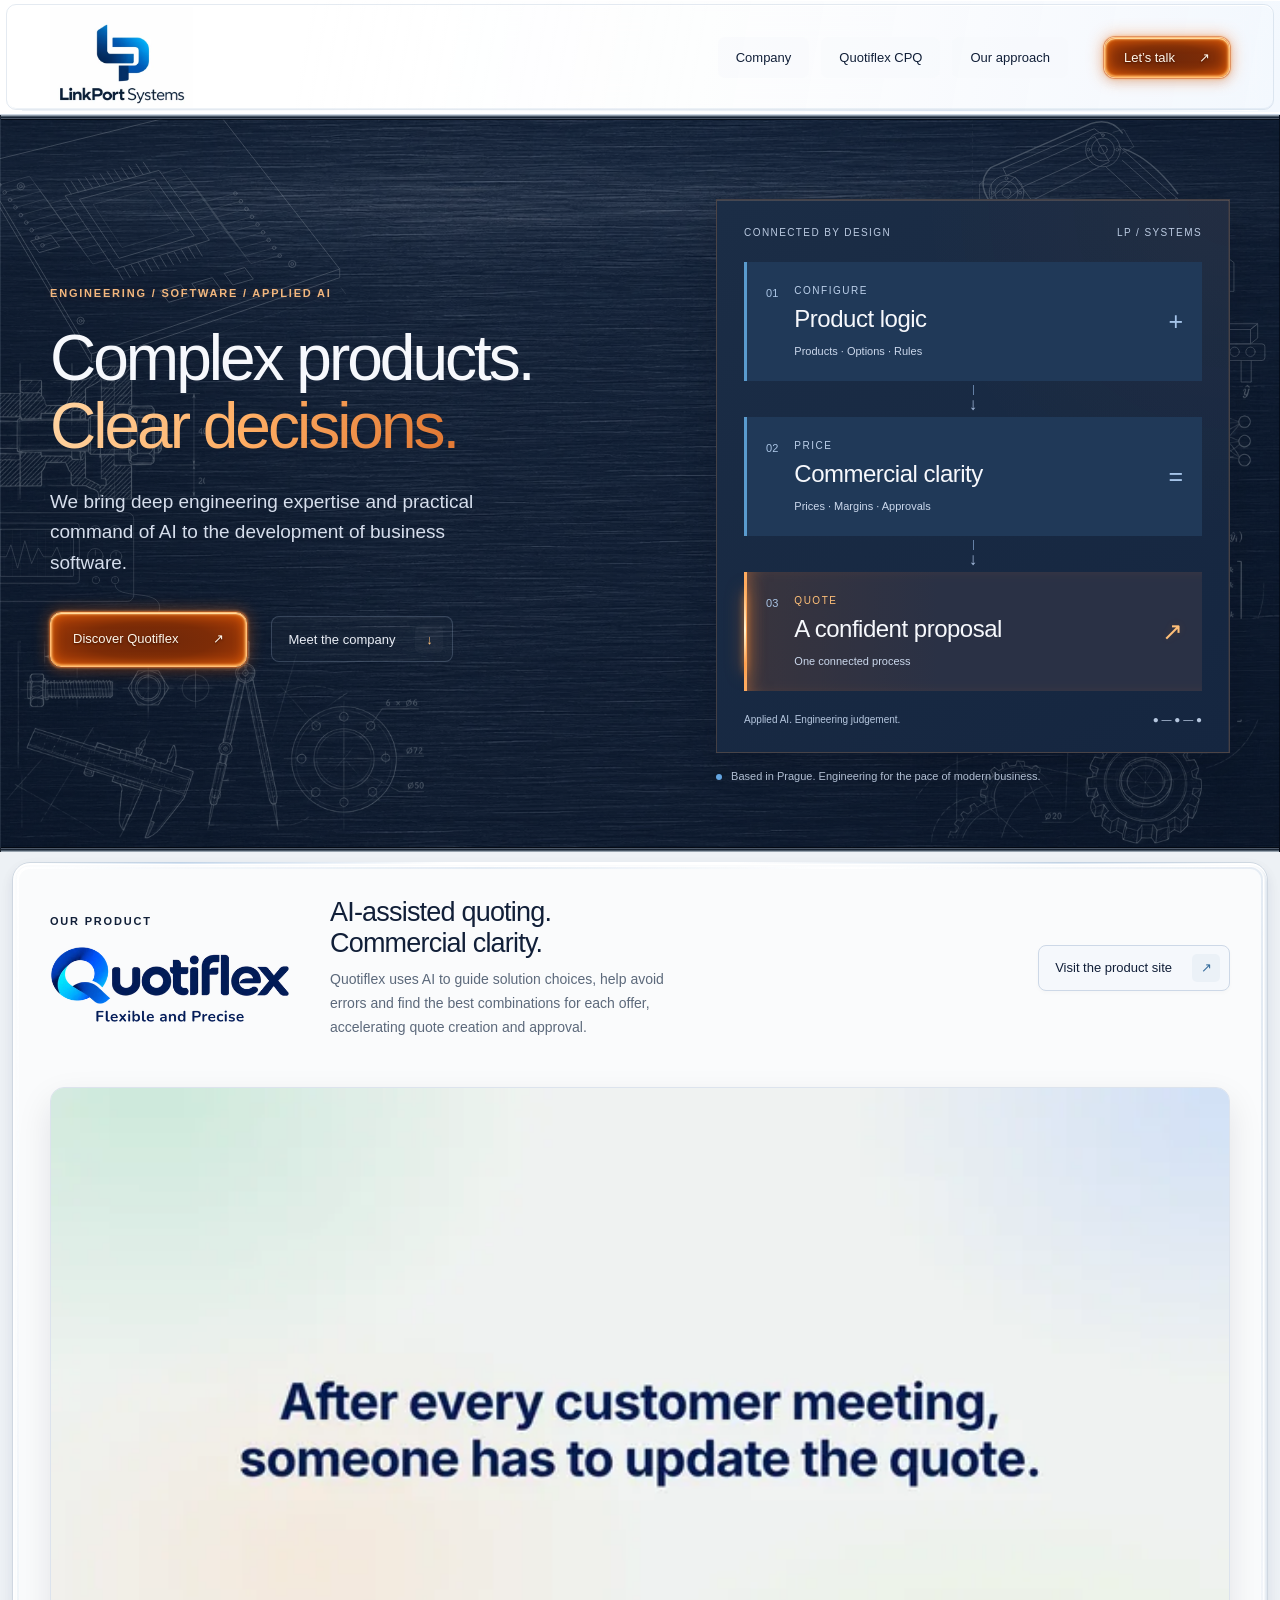
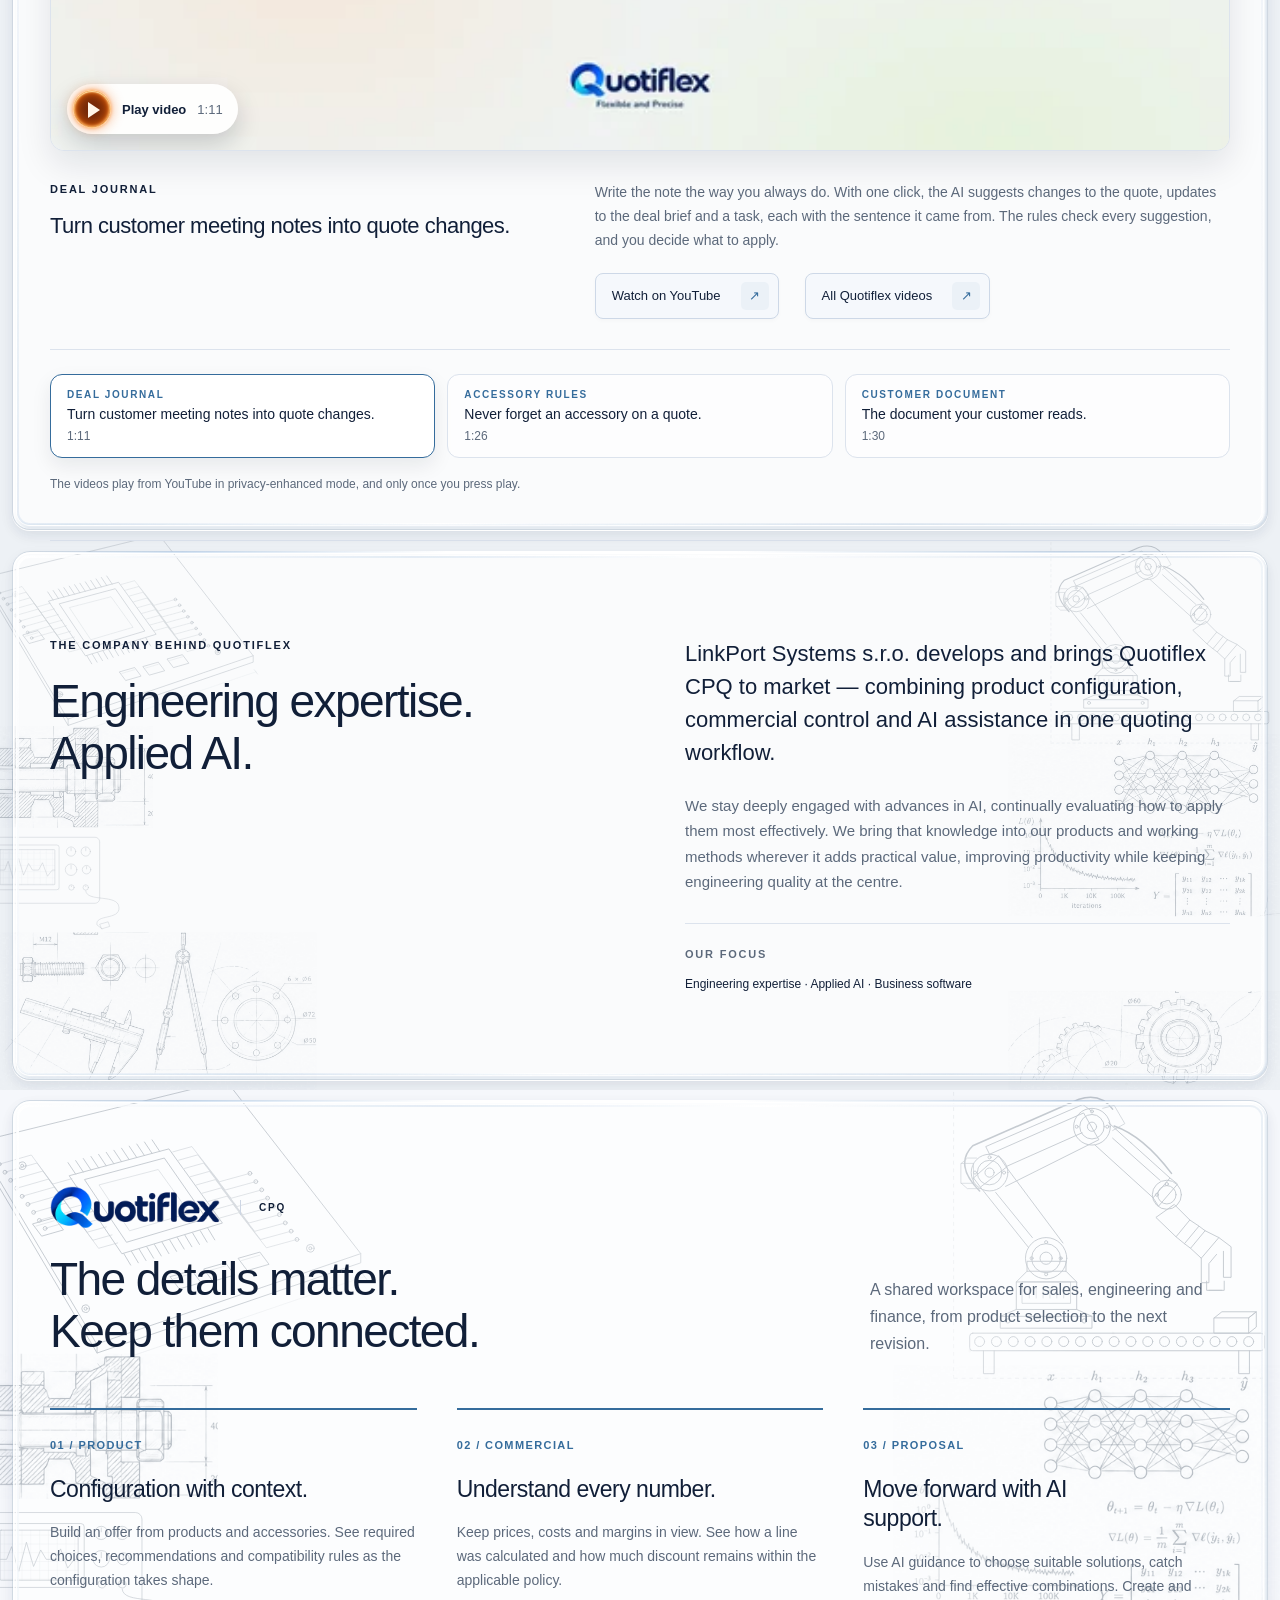
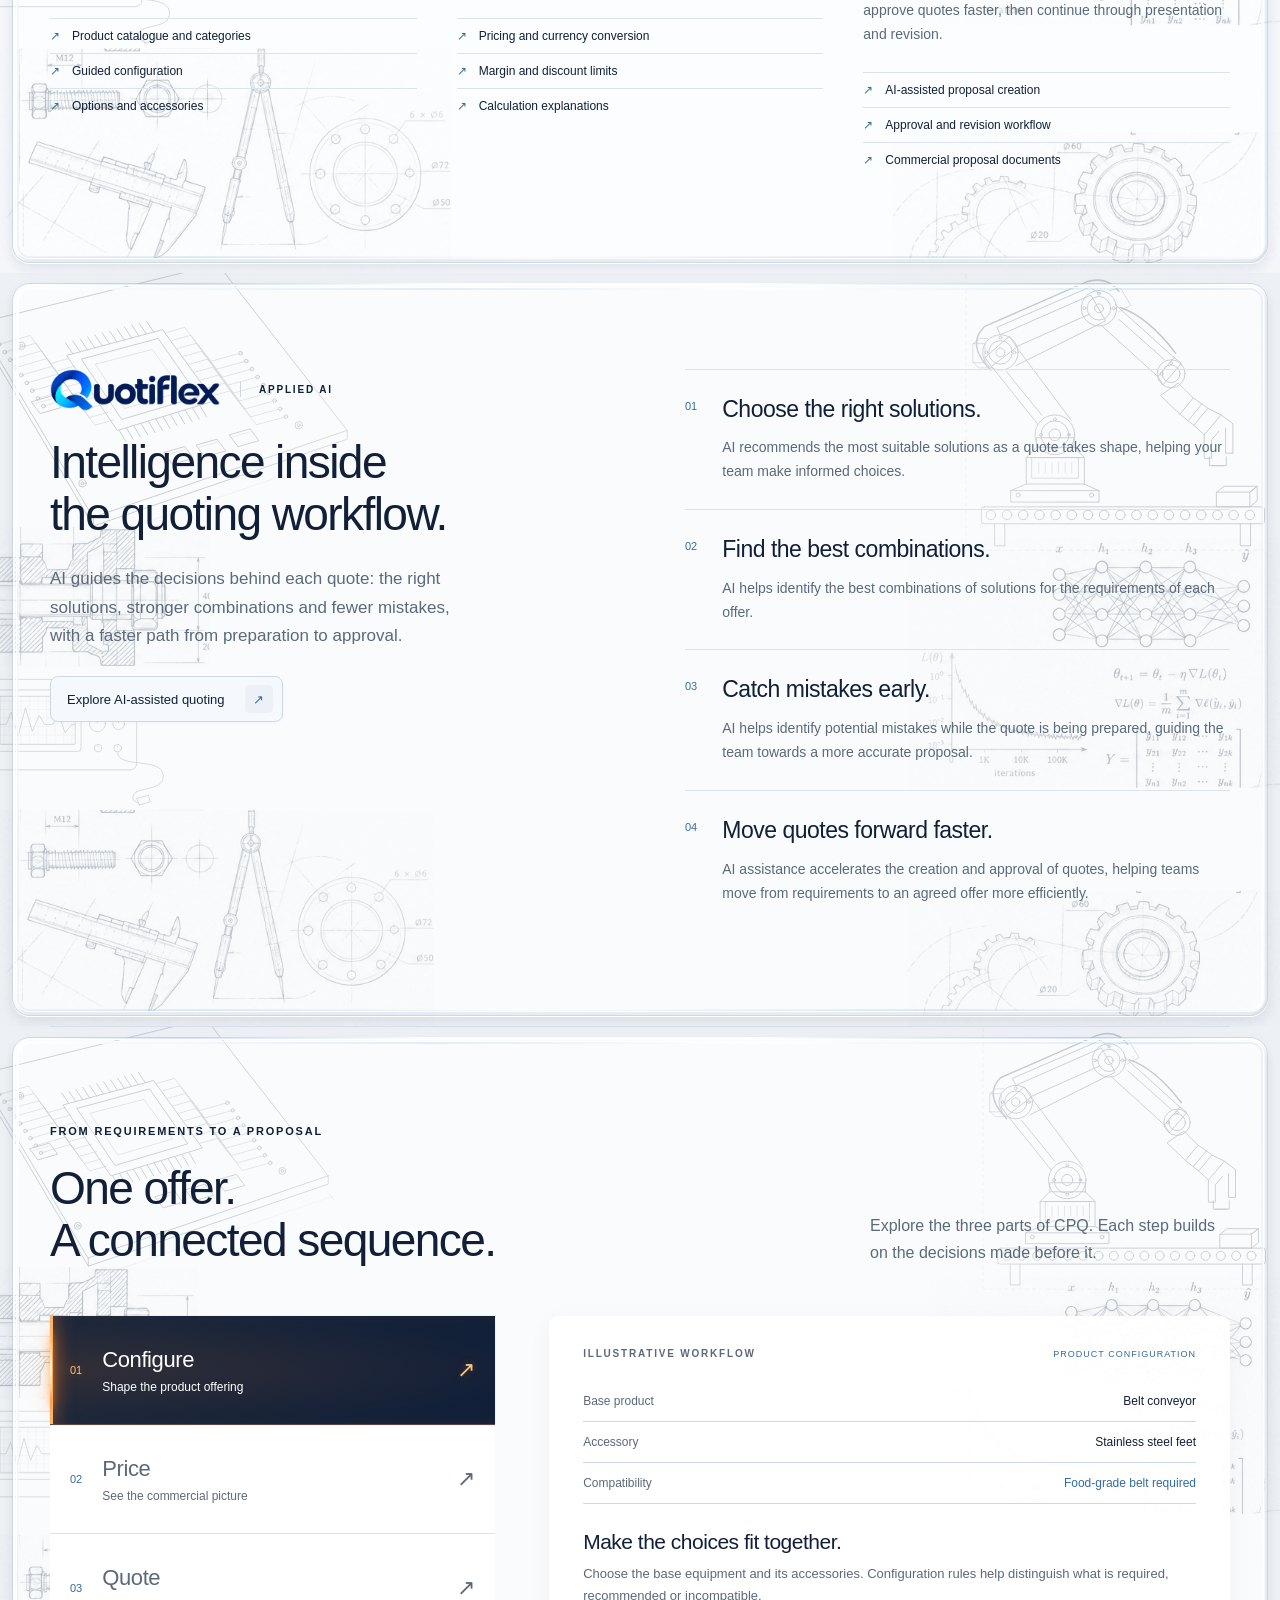
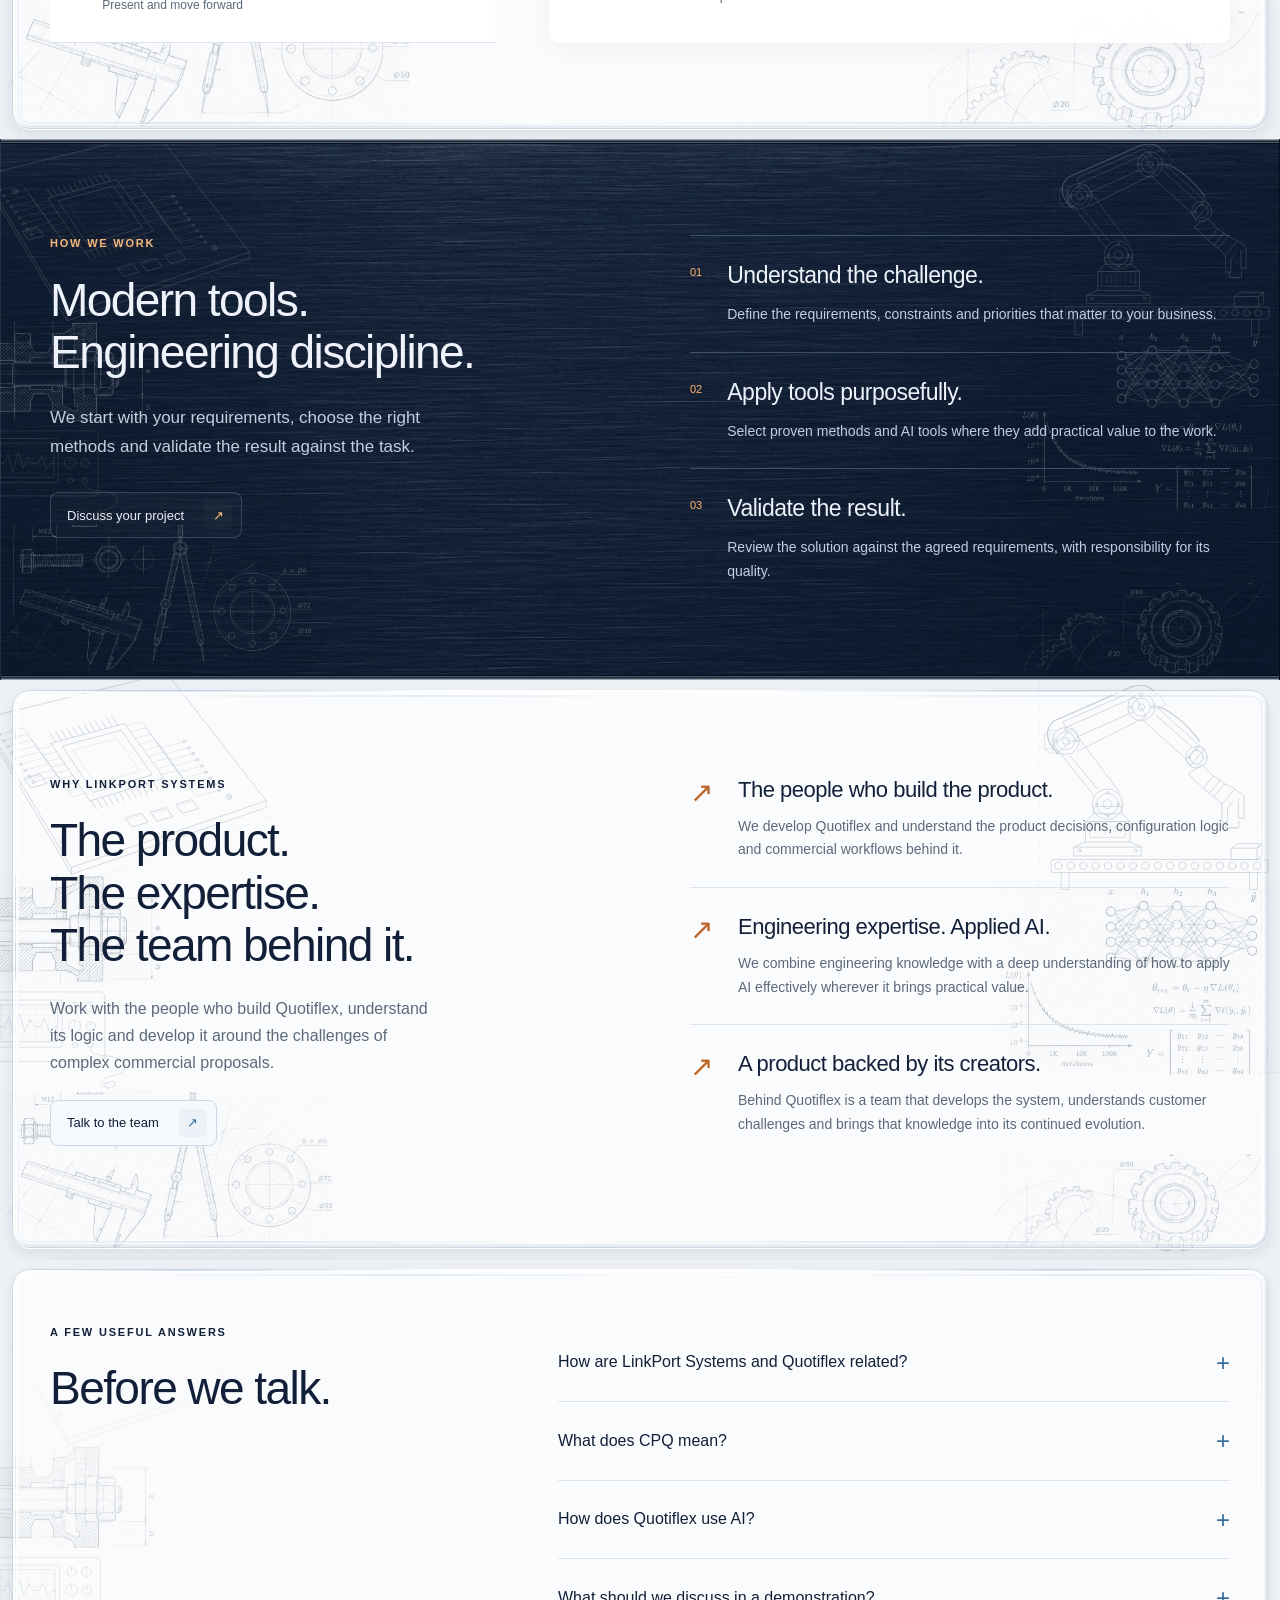
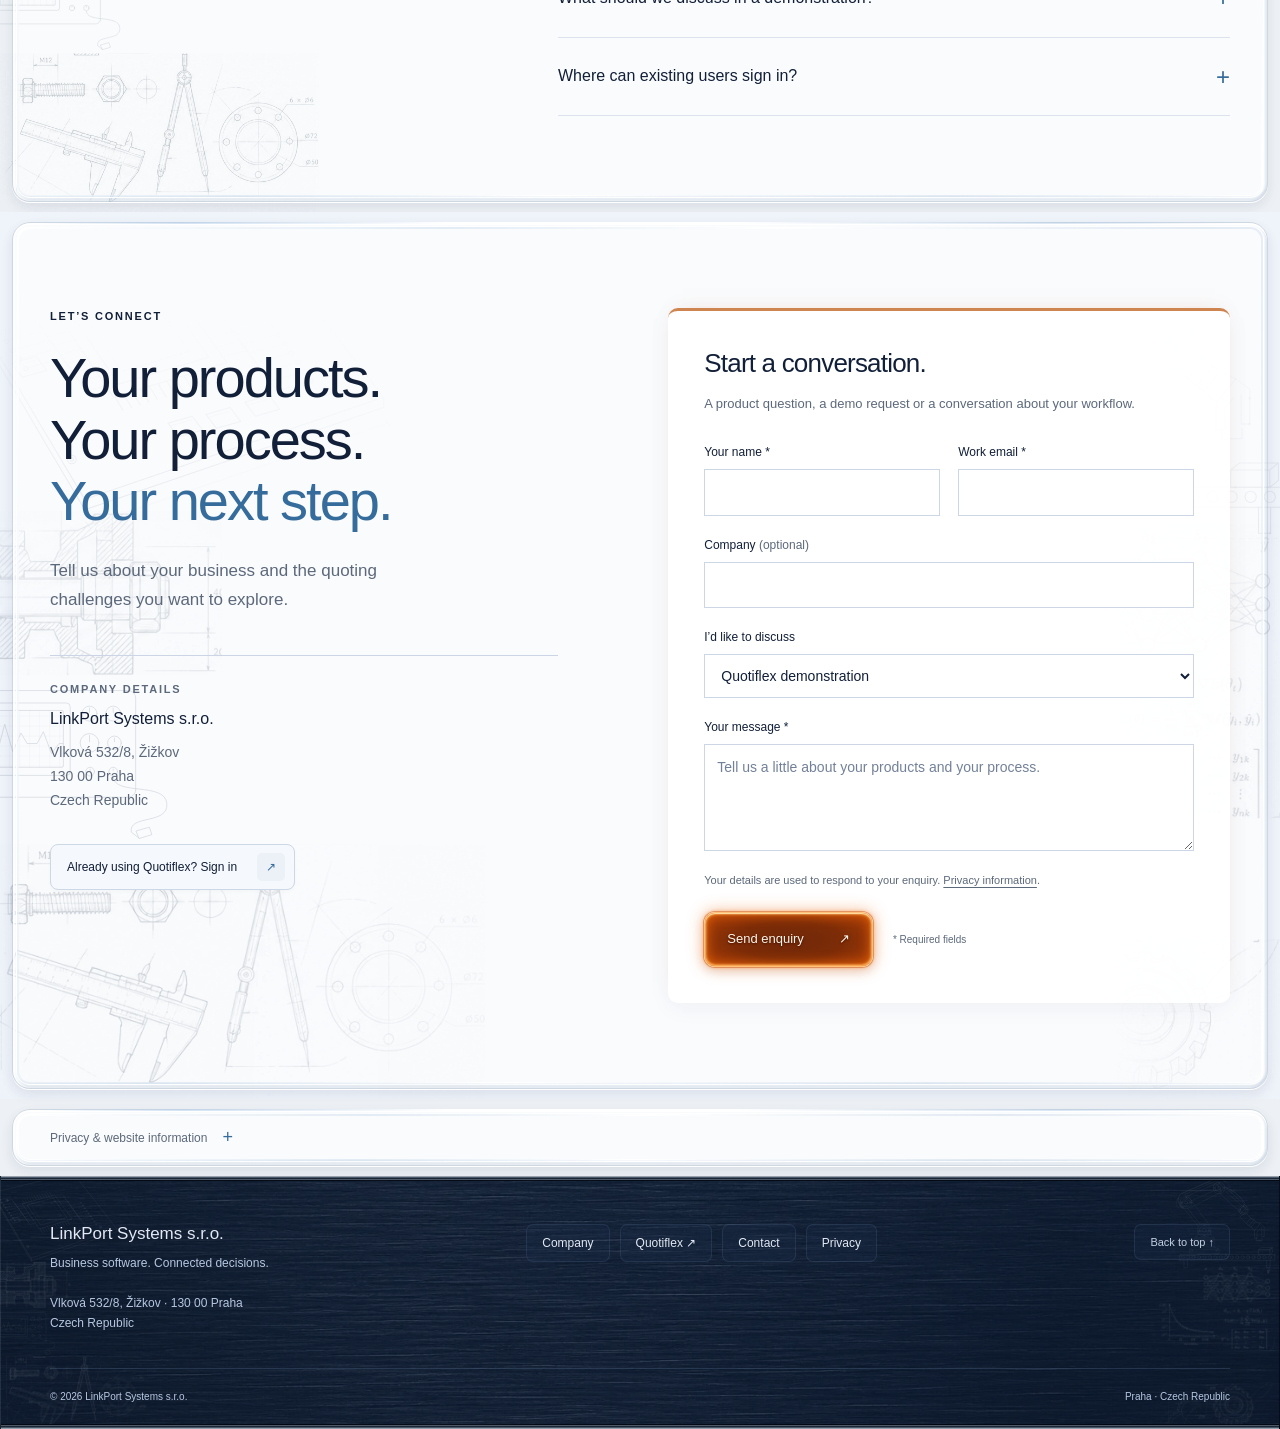
==== commit b6b61155: "Video library: one large player and a list, with video 3 (customer document) Stacking a card per vid" ====
--- a/site/index.html
+++ b/site/index.html
@@ -18,8 +18,8 @@
 <script src="materials.js?v=33239d38" defer></script>
 <script src="script.js?v=838343d1" defer></script>
 <script src="engineering-network.js?v=35864669" defer></script>
-<link rel="stylesheet" href="video.css?v=0c99fed0">
-<script src="video.js?v=4f62dc3b" defer></script>
+<link rel="stylesheet" href="video.css?v=fcfe082d">
+<script src="video.js?v=37c40c38" defer></script>
 </head>
 <body>
 <a class="skip" href="#main">Skip to content</a>
@@ -51,13 +51,15 @@
   <div class="product-brand"><p class="eyebrow">OUR PRODUCT</p><a class="product-logo-link" href="https://quotiflex.com/#main" rel="noopener" aria-label="Quotiflex — visit the product website"><img src="assets/quotiflex-logo.webp?v=4d21fc8a" width="450" height="146" alt="Quotiflex — Flexible and Precise"></a></div>
   <div class="product-intro-copy"><h2>AI-assisted quoting.<br>Commercial clarity.</h2><p>Quotiflex uses AI to guide solution choices, help avoid errors and find the best combinations for each offer, accelerating quote creation and approval.</p></div>
   <a class="text-link" href="https://quotiflex.com/" rel="noopener">Visit the product site <span aria-hidden="true">↗</span></a>
-  <div class="product-video">
+  <div class="product-video" data-video-library>
    <a class="video-poster" href="https://www.youtube.com/watch?v=badr2H-frKE" data-youtube="badr2H-frKE" aria-label="Play the video: Turn customer meeting notes into quote changes, 1 minute 11 seconds"><img src="assets/video-1-1280.webp" srcset="assets/video-1-640.webp 640w, assets/video-1-1280.webp 1280w, assets/video-1-1920.webp 1920w" sizes="(min-width: 1276px) 1180px, (min-width: 1001px) calc(100vw - 96px), (min-width: 761px) calc(100vw - 64px), calc(100vw - 40px)" width="1280" height="720" loading="lazy" decoding="async" alt=""><span class="video-play" aria-hidden="true"><span class="video-play-dot"></span><span class="video-play-label">Play video</span> <span class="video-time">1:11</span></span></a>
-   <div class="product-video-copy"><p class="eyebrow">VIDEO 1 · DEAL JOURNAL</p><h3>Turn customer meeting notes into quote changes.</h3><p>Write the note the way you always do. With one click, the AI suggests changes to the quote, updates to the deal brief and a task, each with the sentence it came from. The rules check every suggestion, and you decide what to apply.</p><div class="product-video-links"><a class="text-link" href="https://www.youtube.com/watch?v=badr2H-frKE" rel="noopener">Watch on YouTube <span aria-hidden="true">↗</span></a><a class="text-link" href="https://quotiflex.com/#videos" rel="noopener">All Quotiflex videos <span aria-hidden="true">↗</span></a></div><p class="video-note">The videos play from YouTube in privacy-enhanced mode, and only once you press play.</p></div>
-  </div>
-  <div class="product-video">
-   <a class="video-poster" href="https://www.youtube.com/watch?v=MtIPMK0WYl4" data-youtube="MtIPMK0WYl4" aria-label="Play the video: Never forget an accessory on a quote, 1 minute 26 seconds"><img src="assets/video-2-1280.webp" srcset="assets/video-2-640.webp 640w, assets/video-2-1280.webp 1280w, assets/video-2-1920.webp 1920w" sizes="(min-width: 1276px) 1180px, (min-width: 1001px) calc(100vw - 96px), (min-width: 761px) calc(100vw - 64px), calc(100vw - 40px)" width="1280" height="720" loading="lazy" decoding="async" alt=""><span class="video-play" aria-hidden="true"><span class="video-play-dot"></span><span class="video-play-label">Play video</span> <span class="video-time">1:26</span></span></a>
-   <div class="product-video-copy"><p class="eyebrow">VIDEO 2 · ACCESSORY RULES</p><h3>Never forget an accessory on a quote.</h3><p>Add a machine, and its usual accessories come with it. Every choice shows the price difference and the rule behind it. Take off something mandatory, and the quote shows it at once. To leave it out, you give a reason, and the reason stays with the quote under your name.</p><div class="product-video-links"><a class="text-link" href="https://www.youtube.com/watch?v=MtIPMK0WYl4" rel="noopener">Watch on YouTube <span aria-hidden="true">↗</span></a><a class="text-link" href="https://quotiflex.com/#videos" rel="noopener">All Quotiflex videos <span aria-hidden="true">↗</span></a></div></div>
+   <div class="product-video-copy"><p class="eyebrow" data-video-topic>Deal journal</p><h3 data-video-title>Turn customer meeting notes into quote changes.</h3><p data-video-desc>Write the note the way you always do. With one click, the AI suggests changes to the quote, updates to the deal brief and a task, each with the sentence it came from. The rules check every suggestion, and you decide what to apply.</p><div class="product-video-links"><a class="text-link" href="https://www.youtube.com/watch?v=badr2H-frKE" rel="noopener" data-video-watch>Watch on YouTube <span aria-hidden="true">↗</span></a><a class="text-link" href="https://quotiflex.com/#videos" rel="noopener">All Quotiflex videos <span aria-hidden="true">↗</span></a></div></div>
+   <ol class="video-list" aria-label="All Quotiflex videos">
+    <li><a class="video-item" id="video-deal-journal" href="https://www.youtube.com/watch?v=badr2H-frKE" data-youtube="badr2H-frKE" data-poster="assets/video-1" data-length="1:11" data-length-label="1 minute 11 seconds" data-desc="Write the note the way you always do. With one click, the AI suggests changes to the quote, updates to the deal brief and a task, each with the sentence it came from. The rules check every suggestion, and you decide what to apply." aria-current="true"><span class="video-item-topic">Deal journal</span><span class="video-item-title">Turn customer meeting notes into quote changes.</span><span class="video-item-time">1:11</span></a></li>
+    <li><a class="video-item" id="video-accessory-rules" href="https://www.youtube.com/watch?v=MtIPMK0WYl4" data-youtube="MtIPMK0WYl4" data-poster="assets/video-2" data-length="1:26" data-length-label="1 minute 26 seconds" data-desc="Add a machine, and its usual accessories come with it. Every choice shows the price difference and the rule behind it. Take off something mandatory, and the quote shows it at once. To leave it out, you give a reason, and the reason stays with the quote under your name."><span class="video-item-topic">Accessory rules</span><span class="video-item-title">Never forget an accessory on a quote.</span><span class="video-item-time">1:26</span></a></li>
+    <li><a class="video-item" id="video-customer-document" href="https://www.youtube.com/watch?v=1uBL4lEUWkI" data-youtube="1uBL4lEUWkI" data-poster="assets/video-3" data-length="1:30" data-length-label="1 minute 30 seconds" data-desc="The quote opens as the document your customer will read: two languages side by side, every machine with its description, pictures and price. What you sent stays exactly as you sent it. To change a text, click it and type; the prices come from the quote, so nobody types a wrong number. For a customer in China, Chinese under the English."><span class="video-item-topic">Customer document</span><span class="video-item-title">The document your customer reads.</span><span class="video-item-time">1:30</span></a></li>
+   </ol>
+   <p class="video-note">The videos play from YouTube in privacy-enhanced mode, and only once you press play.</p>
   </div>
  </section>
  <section class="company section shell" id="company" aria-labelledby="company-title">
--- a/site/video.css
+++ b/site/video.css
@@ -1,5 +1,6 @@
-/* The product video inside "Our product" (added by tools/build.py, not part of the design folder).
-   The poster is ours; YouTube's privacy-enhanced player loads only when it is pressed. */
+/* The product videos inside "Our product" (added by tools/build.py, not part of the design folder).
+   One player across the full width, the text of the chosen video under it, and the list of all
+   videos below; the poster is ours, YouTube's privacy-enhanced player loads only when pressed. */
 .product-video{flex-basis:100%;display:grid;grid-template-columns:minmax(0,1fr);gap:30px;margin-top:8px}
 .video-poster,.video-frame{position:relative;display:block;aspect-ratio:16/9;border-radius:14px;overflow:hidden;background:var(--soft);border:1px solid var(--line);box-shadow:0 14px 34px #0c172c1a}
 .video-poster img{display:block;width:100%;height:100%;object-fit:cover;transition:transform .35s ease}
@@ -11,16 +12,23 @@
 .video-poster:hover .video-play,.video-poster:focus-visible .video-play{transform:translateY(-2px);box-shadow:0 14px 30px #0c172c3a}
 .video-time{color:var(--muted);font-weight:400}
 .product-video-copy{display:grid;grid-template-columns:minmax(0,1fr) minmax(0,1.3fr);column-gap:56px;align-items:start}
-.product-video-copy>.eyebrow{grid-column:1;grid-row:1}
+.product-video-copy>.eyebrow{grid-column:1;grid-row:1;text-transform:uppercase}
 .product-video-copy>h3{grid-column:1;grid-row:2}
-.product-video-copy>p:not(.eyebrow):not(.video-note){grid-column:2;grid-row:1/3}
+.product-video-copy>p:not(.eyebrow){grid-column:2;grid-row:1/3}
 .product-video-links{grid-column:2;grid-row:3}
-.product-video-copy>.video-note{grid-column:2;grid-row:4}
 .product-video-copy h3{font-size:22px;letter-spacing:-.5px;line-height:1.25;margin-bottom:12px}
 .product-video-copy>p:not(.eyebrow){font-size:14px;color:var(--muted)}
 .product-video-copy .eyebrow{margin:0 0 14px;padding-left:0;border-left:0}
 .product-video-links{display:flex;flex-wrap:wrap;gap:12px 26px;margin-top:20px}
 .product-video-links .text-link{margin-left:0;white-space:nowrap}
-.product-video-copy>.video-note{font-size:12px;margin-top:18px}
+.video-list{list-style:none;margin:0;padding:24px 0 0;border-top:1px solid var(--line);display:grid;grid-template-columns:repeat(3,minmax(0,1fr));gap:12px}
+.video-item{display:flex;flex-direction:column;gap:5px;height:100%;padding:14px 16px;border:1px solid var(--line);border-radius:12px;background:#ffffffa6;color:var(--ink);transition:border-color .2s,background .2s,box-shadow .2s}
+.video-item:hover{border-color:#a9b9cc;background:#fff}
+.video-item[aria-current=true]{border-color:var(--teal);background:#fff;box-shadow:0 8px 20px #0c172c14}
+.video-item-topic{font-size:10px;font-weight:600;letter-spacing:1.6px;text-transform:uppercase;color:var(--teal)}
+.video-item-title{font-size:14px;line-height:1.4}
+.video-item-time{font-size:12px;color:var(--muted)}
+.product-video>.video-note{font-size:12px;color:var(--muted);margin-top:-14px}
+@media(max-width:1000px){.video-list{grid-template-columns:repeat(2,minmax(0,1fr))}}
 @media(max-width:760px){.product-video{gap:24px}.product-video-copy{display:block}}
-@media(max-width:540px){.video-play{left:10px;bottom:10px;padding:5px 12px 5px 5px}.video-play-dot{width:32px;height:32px}.video-play-dot:after{left:12px;top:9px;border-width:7px 0 7px 10px}.video-play-label{display:none}.product-video-copy h3{font-size:20px}}
+@media(max-width:540px){.video-play{left:10px;bottom:10px;padding:5px 12px 5px 5px}.video-play-dot{width:32px;height:32px}.video-play-dot:after{left:12px;top:9px;border-width:7px 0 7px 10px}.video-play-label{display:none}.product-video-copy h3{font-size:20px}.video-list{grid-template-columns:1fr;gap:8px}.video-item{padding:12px 14px}}
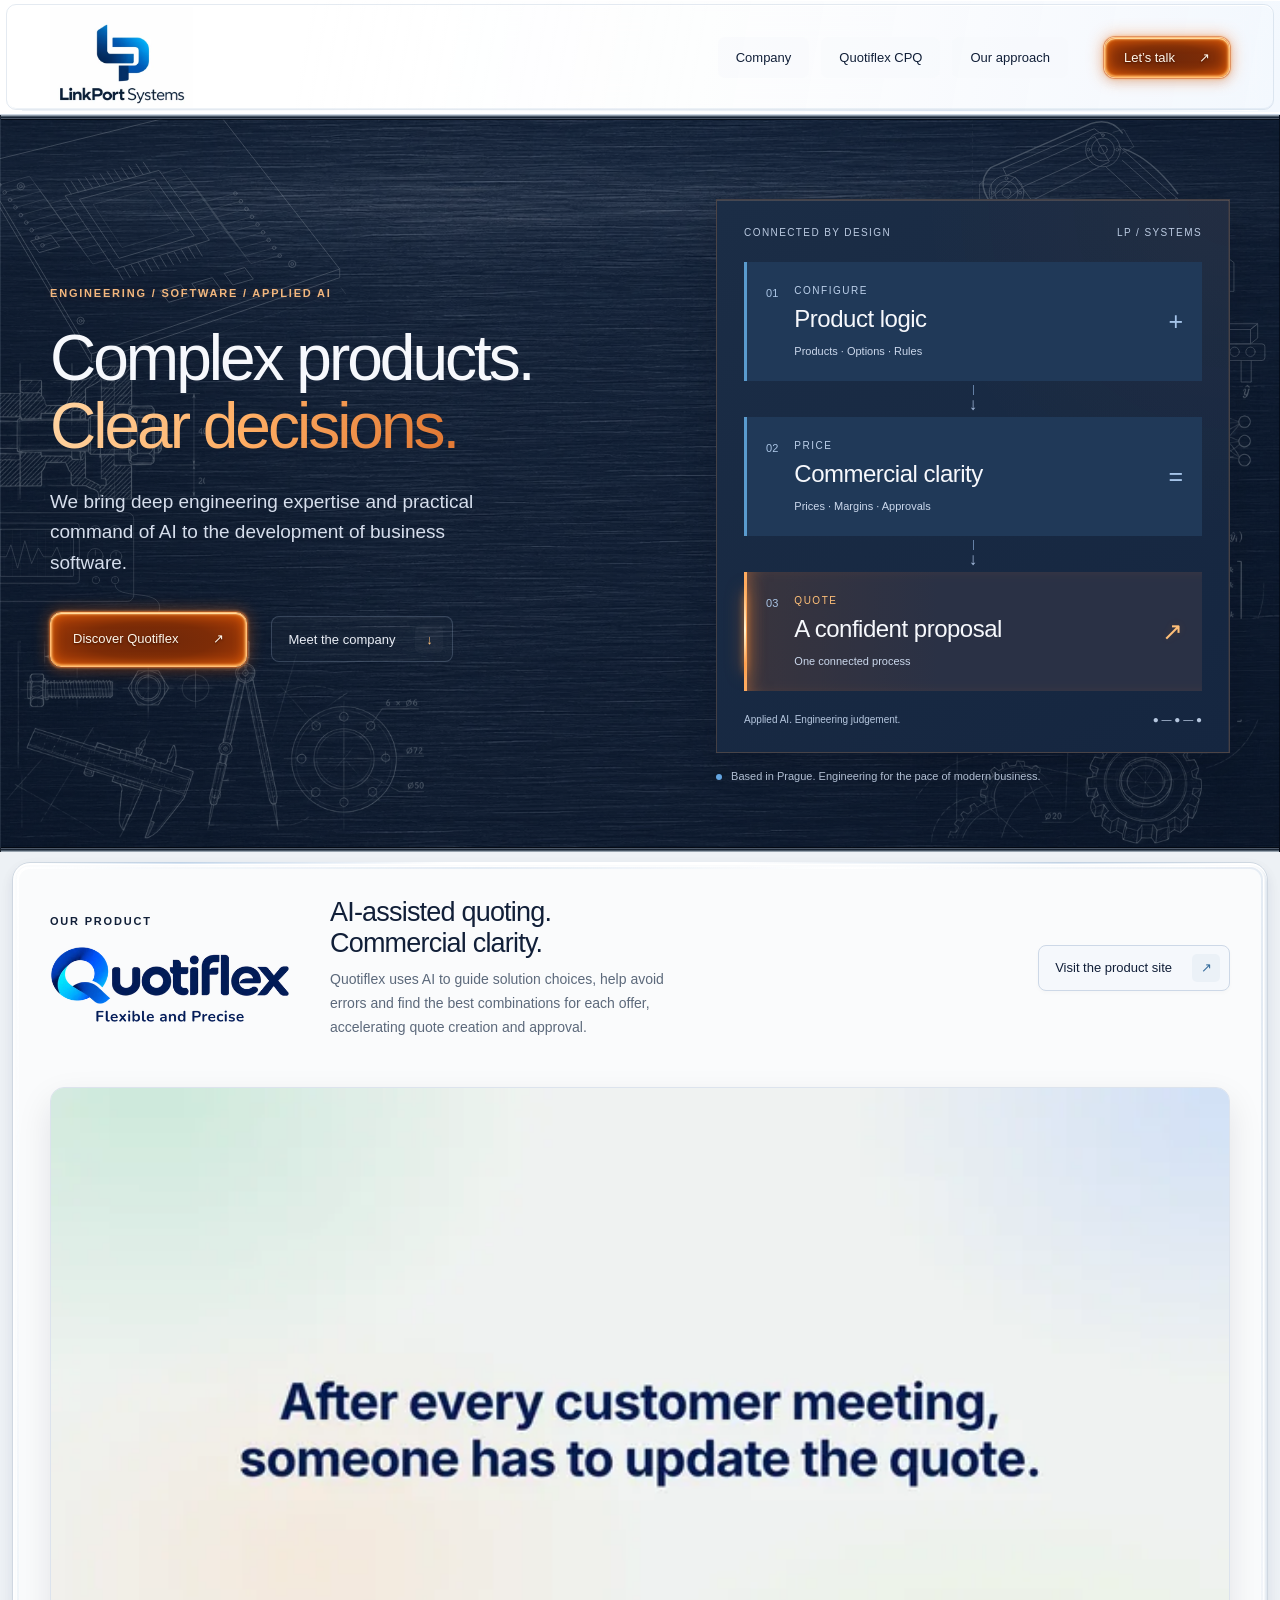
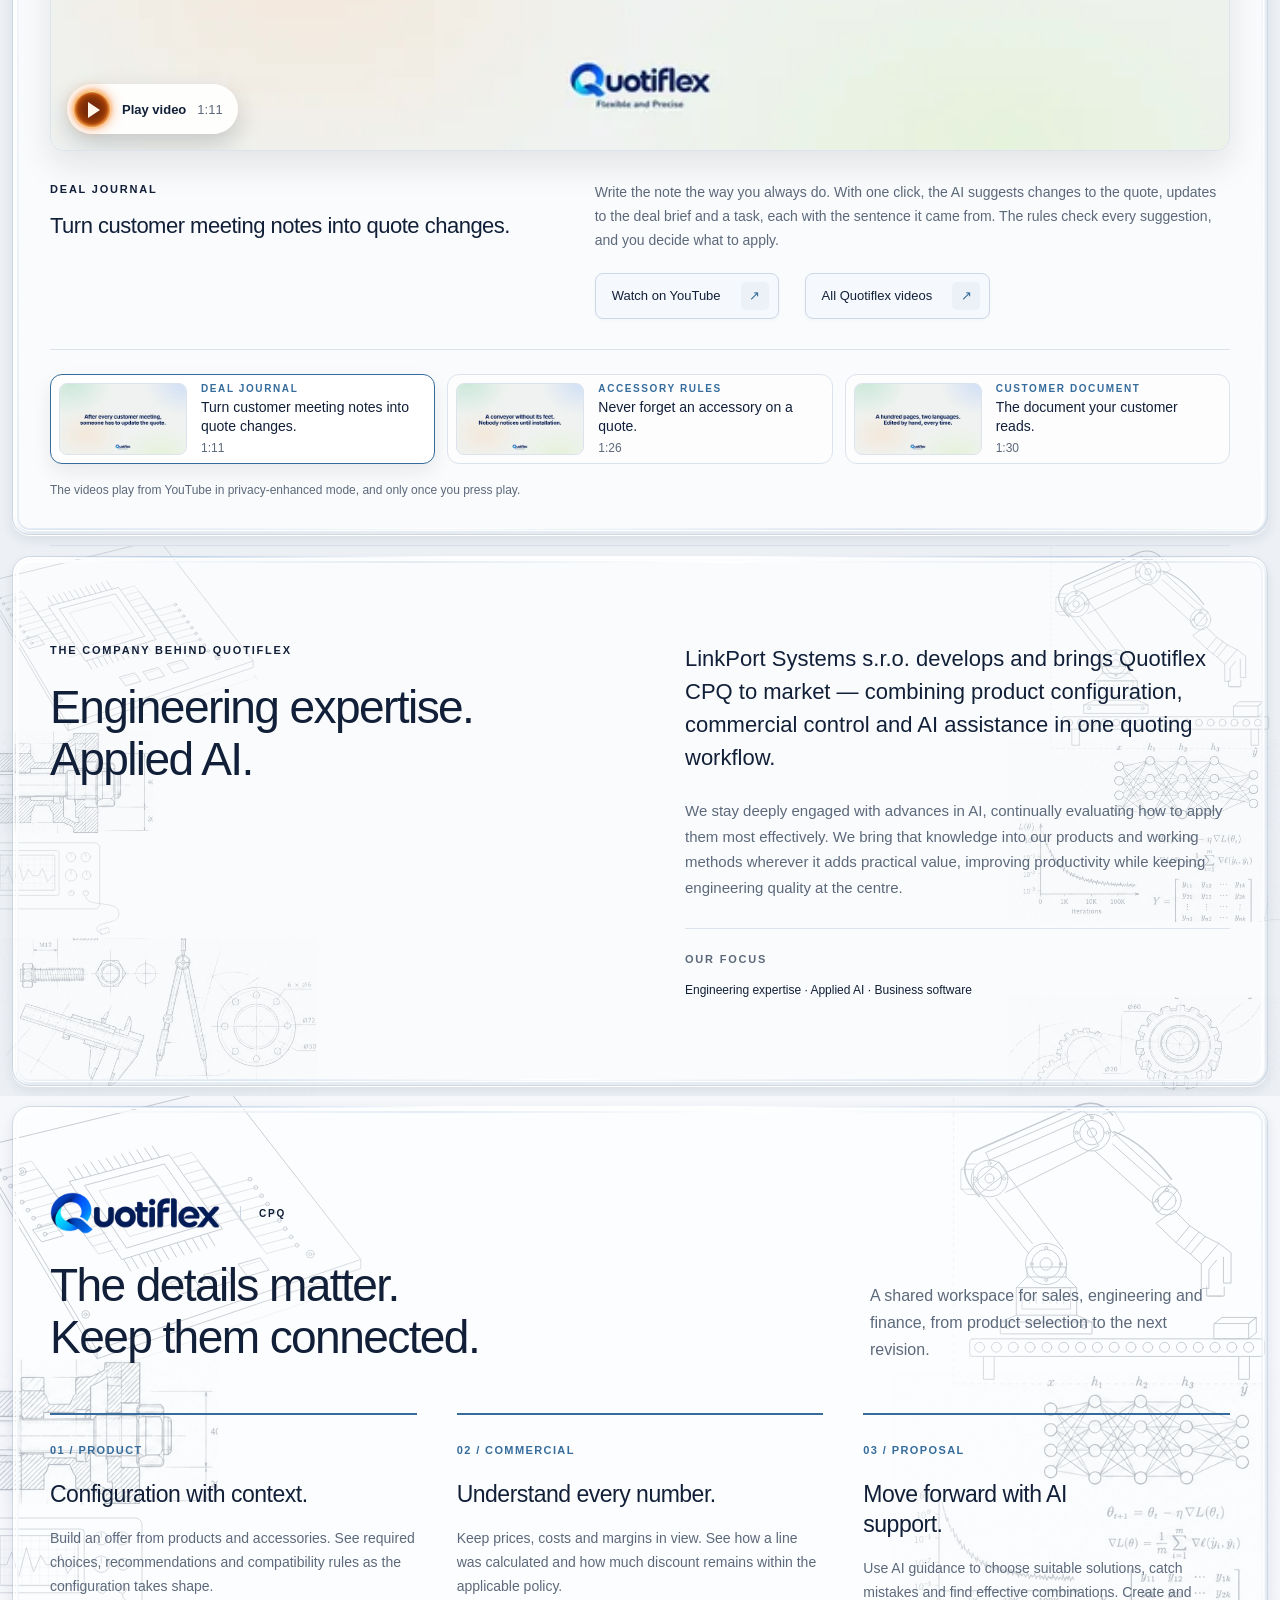
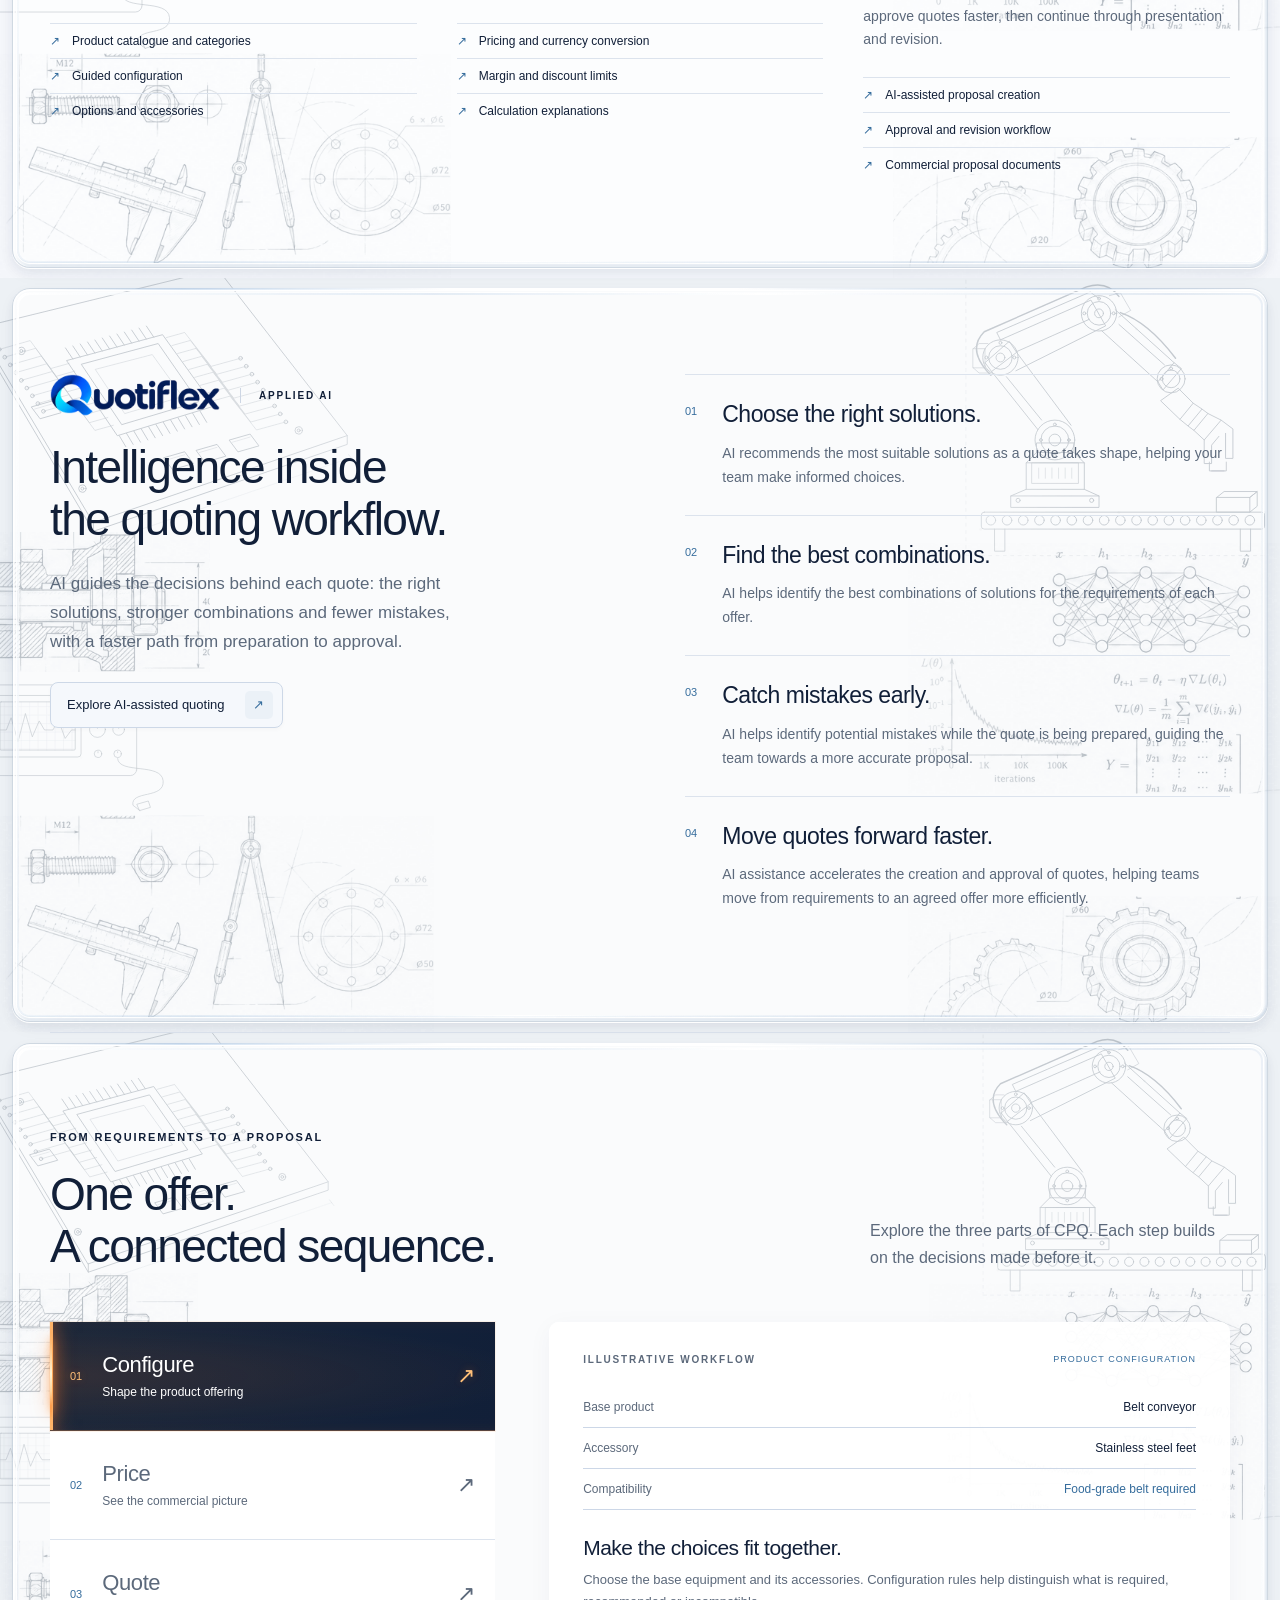
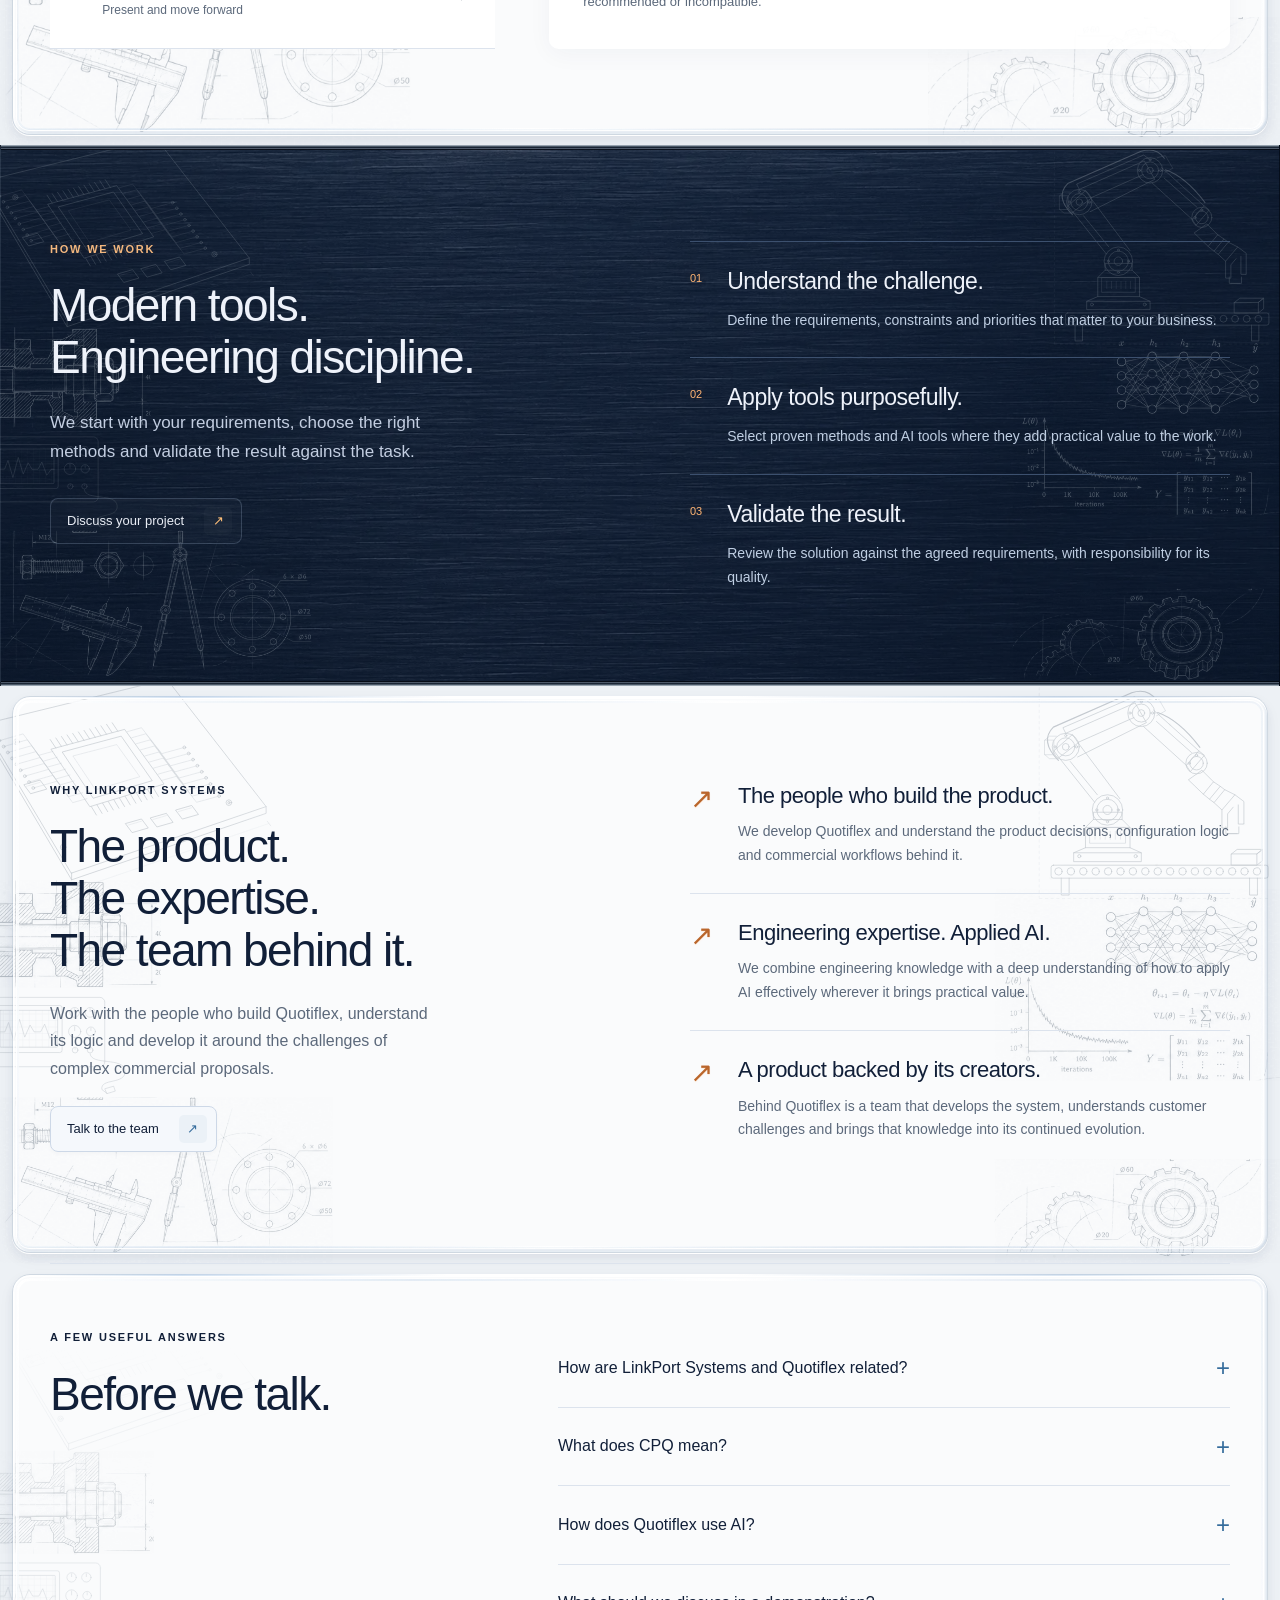
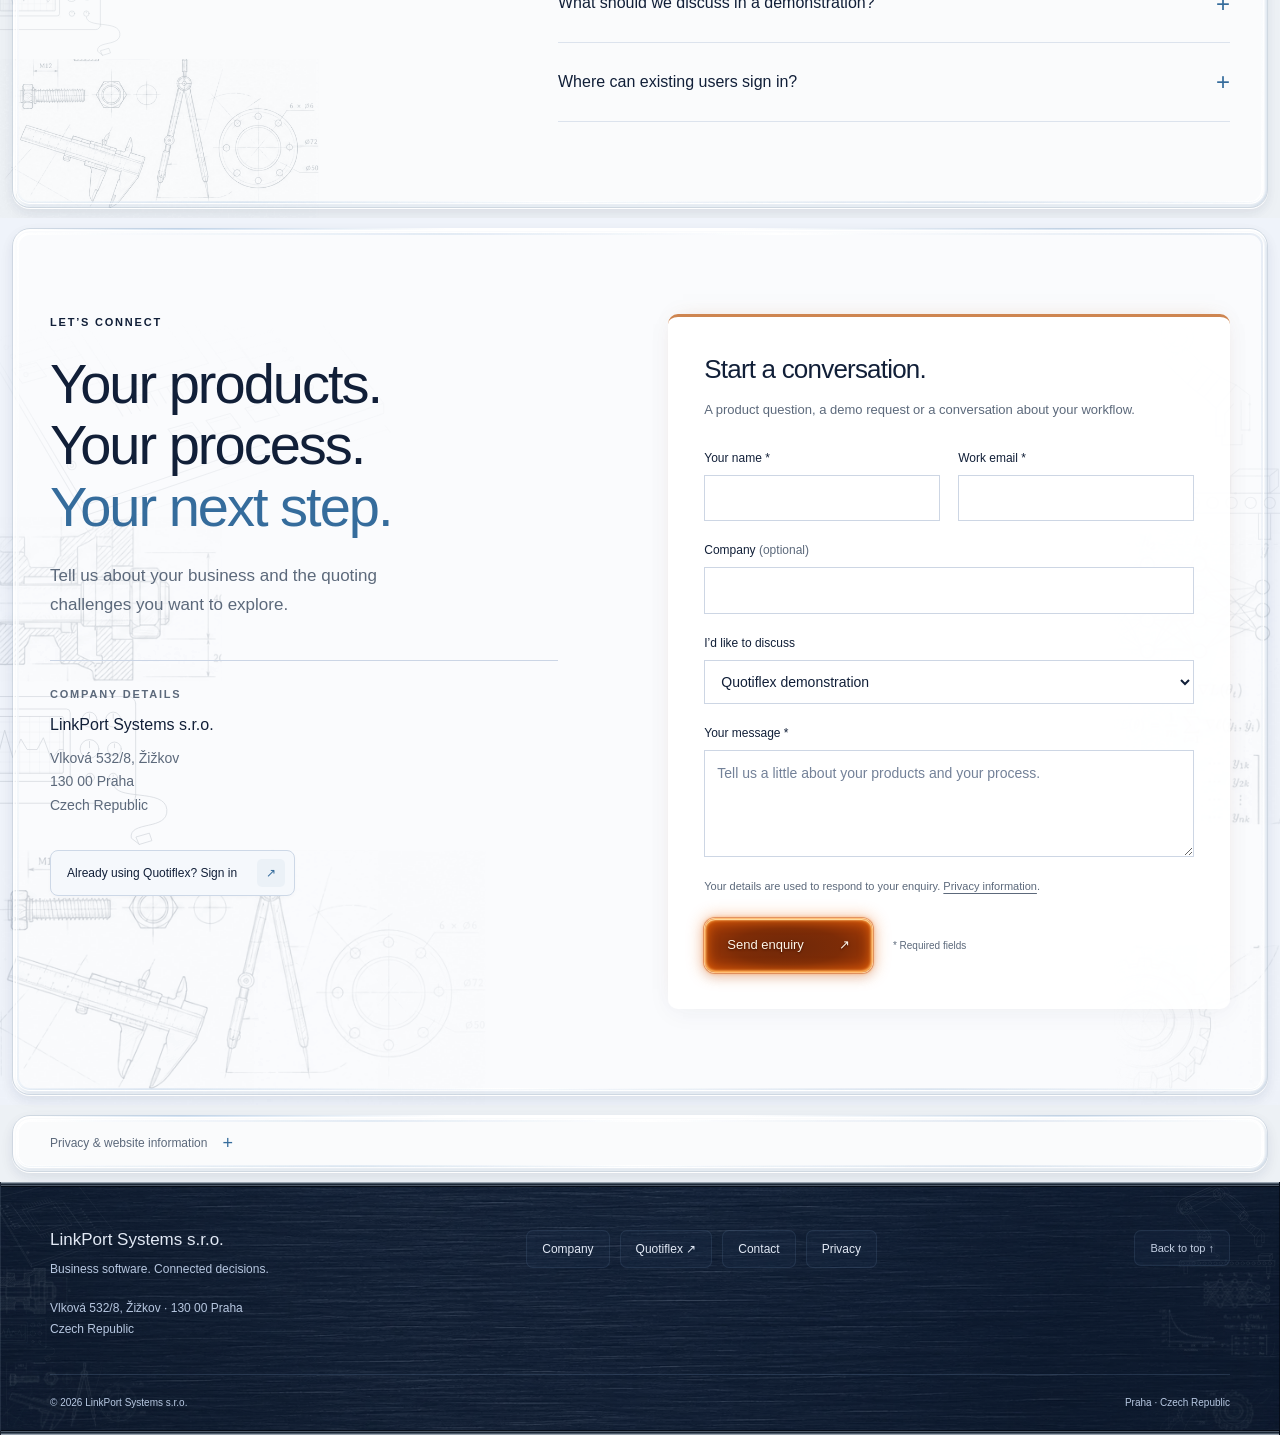
==== commit c59cbf7b: "Pictures in the list of videos, as on quotiflex.com Each entry in the list under the player now show" ====
--- a/site/index.html
+++ b/site/index.html
@@ -18,7 +18,7 @@
 <script src="materials.js?v=33239d38" defer></script>
 <script src="script.js?v=838343d1" defer></script>
 <script src="engineering-network.js?v=35864669" defer></script>
-<link rel="stylesheet" href="video.css?v=fcfe082d">
+<link rel="stylesheet" href="video.css?v=b2361087">
 <script src="video.js?v=37c40c38" defer></script>
 </head>
 <body>
@@ -55,9 +55,9 @@
    <a class="video-poster" href="https://www.youtube.com/watch?v=badr2H-frKE" data-youtube="badr2H-frKE" aria-label="Play the video: Turn customer meeting notes into quote changes, 1 minute 11 seconds"><img src="assets/video-1-1280.webp" srcset="assets/video-1-640.webp 640w, assets/video-1-1280.webp 1280w, assets/video-1-1920.webp 1920w" sizes="(min-width: 1276px) 1180px, (min-width: 1001px) calc(100vw - 96px), (min-width: 761px) calc(100vw - 64px), calc(100vw - 40px)" width="1280" height="720" loading="lazy" decoding="async" alt=""><span class="video-play" aria-hidden="true"><span class="video-play-dot"></span><span class="video-play-label">Play video</span> <span class="video-time">1:11</span></span></a>
    <div class="product-video-copy"><p class="eyebrow" data-video-topic>Deal journal</p><h3 data-video-title>Turn customer meeting notes into quote changes.</h3><p data-video-desc>Write the note the way you always do. With one click, the AI suggests changes to the quote, updates to the deal brief and a task, each with the sentence it came from. The rules check every suggestion, and you decide what to apply.</p><div class="product-video-links"><a class="text-link" href="https://www.youtube.com/watch?v=badr2H-frKE" rel="noopener" data-video-watch>Watch on YouTube <span aria-hidden="true">↗</span></a><a class="text-link" href="https://quotiflex.com/#videos" rel="noopener">All Quotiflex videos <span aria-hidden="true">↗</span></a></div></div>
    <ol class="video-list" aria-label="All Quotiflex videos">
-    <li><a class="video-item" id="video-deal-journal" href="https://www.youtube.com/watch?v=badr2H-frKE" data-youtube="badr2H-frKE" data-poster="assets/video-1" data-length="1:11" data-length-label="1 minute 11 seconds" data-desc="Write the note the way you always do. With one click, the AI suggests changes to the quote, updates to the deal brief and a task, each with the sentence it came from. The rules check every suggestion, and you decide what to apply." aria-current="true"><span class="video-item-topic">Deal journal</span><span class="video-item-title">Turn customer meeting notes into quote changes.</span><span class="video-item-time">1:11</span></a></li>
-    <li><a class="video-item" id="video-accessory-rules" href="https://www.youtube.com/watch?v=MtIPMK0WYl4" data-youtube="MtIPMK0WYl4" data-poster="assets/video-2" data-length="1:26" data-length-label="1 minute 26 seconds" data-desc="Add a machine, and its usual accessories come with it. Every choice shows the price difference and the rule behind it. Take off something mandatory, and the quote shows it at once. To leave it out, you give a reason, and the reason stays with the quote under your name."><span class="video-item-topic">Accessory rules</span><span class="video-item-title">Never forget an accessory on a quote.</span><span class="video-item-time">1:26</span></a></li>
-    <li><a class="video-item" id="video-customer-document" href="https://www.youtube.com/watch?v=1uBL4lEUWkI" data-youtube="1uBL4lEUWkI" data-poster="assets/video-3" data-length="1:30" data-length-label="1 minute 30 seconds" data-desc="The quote opens as the document your customer will read: two languages side by side, every machine with its description, pictures and price. What you sent stays exactly as you sent it. To change a text, click it and type; the prices come from the quote, so nobody types a wrong number. For a customer in China, Chinese under the English."><span class="video-item-topic">Customer document</span><span class="video-item-title">The document your customer reads.</span><span class="video-item-time">1:30</span></a></li>
+    <li><a class="video-item" id="video-deal-journal" href="https://www.youtube.com/watch?v=badr2H-frKE" data-youtube="badr2H-frKE" data-poster="assets/video-1" data-length="1:11" data-length-label="1 minute 11 seconds" data-desc="Write the note the way you always do. With one click, the AI suggests changes to the quote, updates to the deal brief and a task, each with the sentence it came from. The rules check every suggestion, and you decide what to apply." aria-current="true"><span class="video-thumb"><img src="assets/video-1-640.webp" width="640" height="360" loading="lazy" decoding="async" alt=""></span><span class="video-item-text"><span class="video-item-topic">Deal journal</span><span class="video-item-title">Turn customer meeting notes into quote changes.</span><span class="video-item-time">1:11</span></span></a></li>
+    <li><a class="video-item" id="video-accessory-rules" href="https://www.youtube.com/watch?v=MtIPMK0WYl4" data-youtube="MtIPMK0WYl4" data-poster="assets/video-2" data-length="1:26" data-length-label="1 minute 26 seconds" data-desc="Add a machine, and its usual accessories come with it. Every choice shows the price difference and the rule behind it. Take off something mandatory, and the quote shows it at once. To leave it out, you give a reason, and the reason stays with the quote under your name."><span class="video-thumb"><img src="assets/video-2-640.webp" width="640" height="360" loading="lazy" decoding="async" alt=""></span><span class="video-item-text"><span class="video-item-topic">Accessory rules</span><span class="video-item-title">Never forget an accessory on a quote.</span><span class="video-item-time">1:26</span></span></a></li>
+    <li><a class="video-item" id="video-customer-document" href="https://www.youtube.com/watch?v=1uBL4lEUWkI" data-youtube="1uBL4lEUWkI" data-poster="assets/video-3" data-length="1:30" data-length-label="1 minute 30 seconds" data-desc="The quote opens as the document your customer will read: two languages side by side, every machine with its description, pictures and price. What you sent stays exactly as you sent it. To change a text, click it and type; the prices come from the quote, so nobody types a wrong number. For a customer in China, Chinese under the English."><span class="video-thumb"><img src="assets/video-3-640.webp" width="640" height="360" loading="lazy" decoding="async" alt=""></span><span class="video-item-text"><span class="video-item-topic">Customer document</span><span class="video-item-title">The document your customer reads.</span><span class="video-item-time">1:30</span></span></a></li>
    </ol>
    <p class="video-note">The videos play from YouTube in privacy-enhanced mode, and only once you press play.</p>
   </div>
--- a/site/video.css
+++ b/site/video.css
@@ -1,6 +1,7 @@
 /* The product videos inside "Our product" (added by tools/build.py, not part of the design folder).
    One player across the full width, the text of the chosen video under it, and the list of all
-   videos below; the poster is ours, YouTube's privacy-enhanced player loads only when pressed. */
+   videos below (picture, topic, title, length). The posters are ours; YouTube's privacy-enhanced
+   player loads only when one is pressed. */
 .product-video{flex-basis:100%;display:grid;grid-template-columns:minmax(0,1fr);gap:30px;margin-top:8px}
 .video-poster,.video-frame{position:relative;display:block;aspect-ratio:16/9;border-radius:14px;overflow:hidden;background:var(--soft);border:1px solid var(--line);box-shadow:0 14px 34px #0c172c1a}
 .video-poster img{display:block;width:100%;height:100%;object-fit:cover;transition:transform .35s ease}
@@ -22,13 +23,16 @@
 .product-video-links{display:flex;flex-wrap:wrap;gap:12px 26px;margin-top:20px}
 .product-video-links .text-link{margin-left:0;white-space:nowrap}
 .video-list{list-style:none;margin:0;padding:24px 0 0;border-top:1px solid var(--line);display:grid;grid-template-columns:repeat(3,minmax(0,1fr));gap:12px}
-.video-item{display:flex;flex-direction:column;gap:5px;height:100%;padding:14px 16px;border:1px solid var(--line);border-radius:12px;background:#ffffffa6;color:var(--ink);transition:border-color .2s,background .2s,box-shadow .2s}
+.video-item{display:grid;grid-template-columns:128px minmax(0,1fr);gap:14px;align-items:center;height:100%;padding:8px 12px 8px 8px;border:1px solid var(--line);border-radius:12px;background:#ffffffa6;color:var(--ink);transition:border-color .2s,background .2s,box-shadow .2s}
 .video-item:hover{border-color:#a9b9cc;background:#fff}
 .video-item[aria-current=true]{border-color:var(--teal);background:#fff;box-shadow:0 8px 20px #0c172c14}
+.video-thumb{display:block;aspect-ratio:16/9;border-radius:8px;overflow:hidden;background:var(--soft);border:1px solid var(--line)}
+.video-thumb img{display:block;width:100%;height:100%;object-fit:cover}
+.video-item-text{display:flex;flex-direction:column;gap:4px;min-width:0}
 .video-item-topic{font-size:10px;font-weight:600;letter-spacing:1.6px;text-transform:uppercase;color:var(--teal)}
 .video-item-title{font-size:14px;line-height:1.4}
 .video-item-time{font-size:12px;color:var(--muted)}
 .product-video>.video-note{font-size:12px;color:var(--muted);margin-top:-14px}
 @media(max-width:1000px){.video-list{grid-template-columns:repeat(2,minmax(0,1fr))}}
 @media(max-width:760px){.product-video{gap:24px}.product-video-copy{display:block}}
-@media(max-width:540px){.video-play{left:10px;bottom:10px;padding:5px 12px 5px 5px}.video-play-dot{width:32px;height:32px}.video-play-dot:after{left:12px;top:9px;border-width:7px 0 7px 10px}.video-play-label{display:none}.product-video-copy h3{font-size:20px}.video-list{grid-template-columns:1fr;gap:8px}.video-item{padding:12px 14px}}
+@media(max-width:540px){.video-play{left:10px;bottom:10px;padding:5px 12px 5px 5px}.video-play-dot{width:32px;height:32px}.video-play-dot:after{left:12px;top:9px;border-width:7px 0 7px 10px}.video-play-label{display:none}.product-video-copy h3{font-size:20px}.video-list{grid-template-columns:1fr;gap:8px}.video-item{grid-template-columns:112px minmax(0,1fr);gap:12px}}
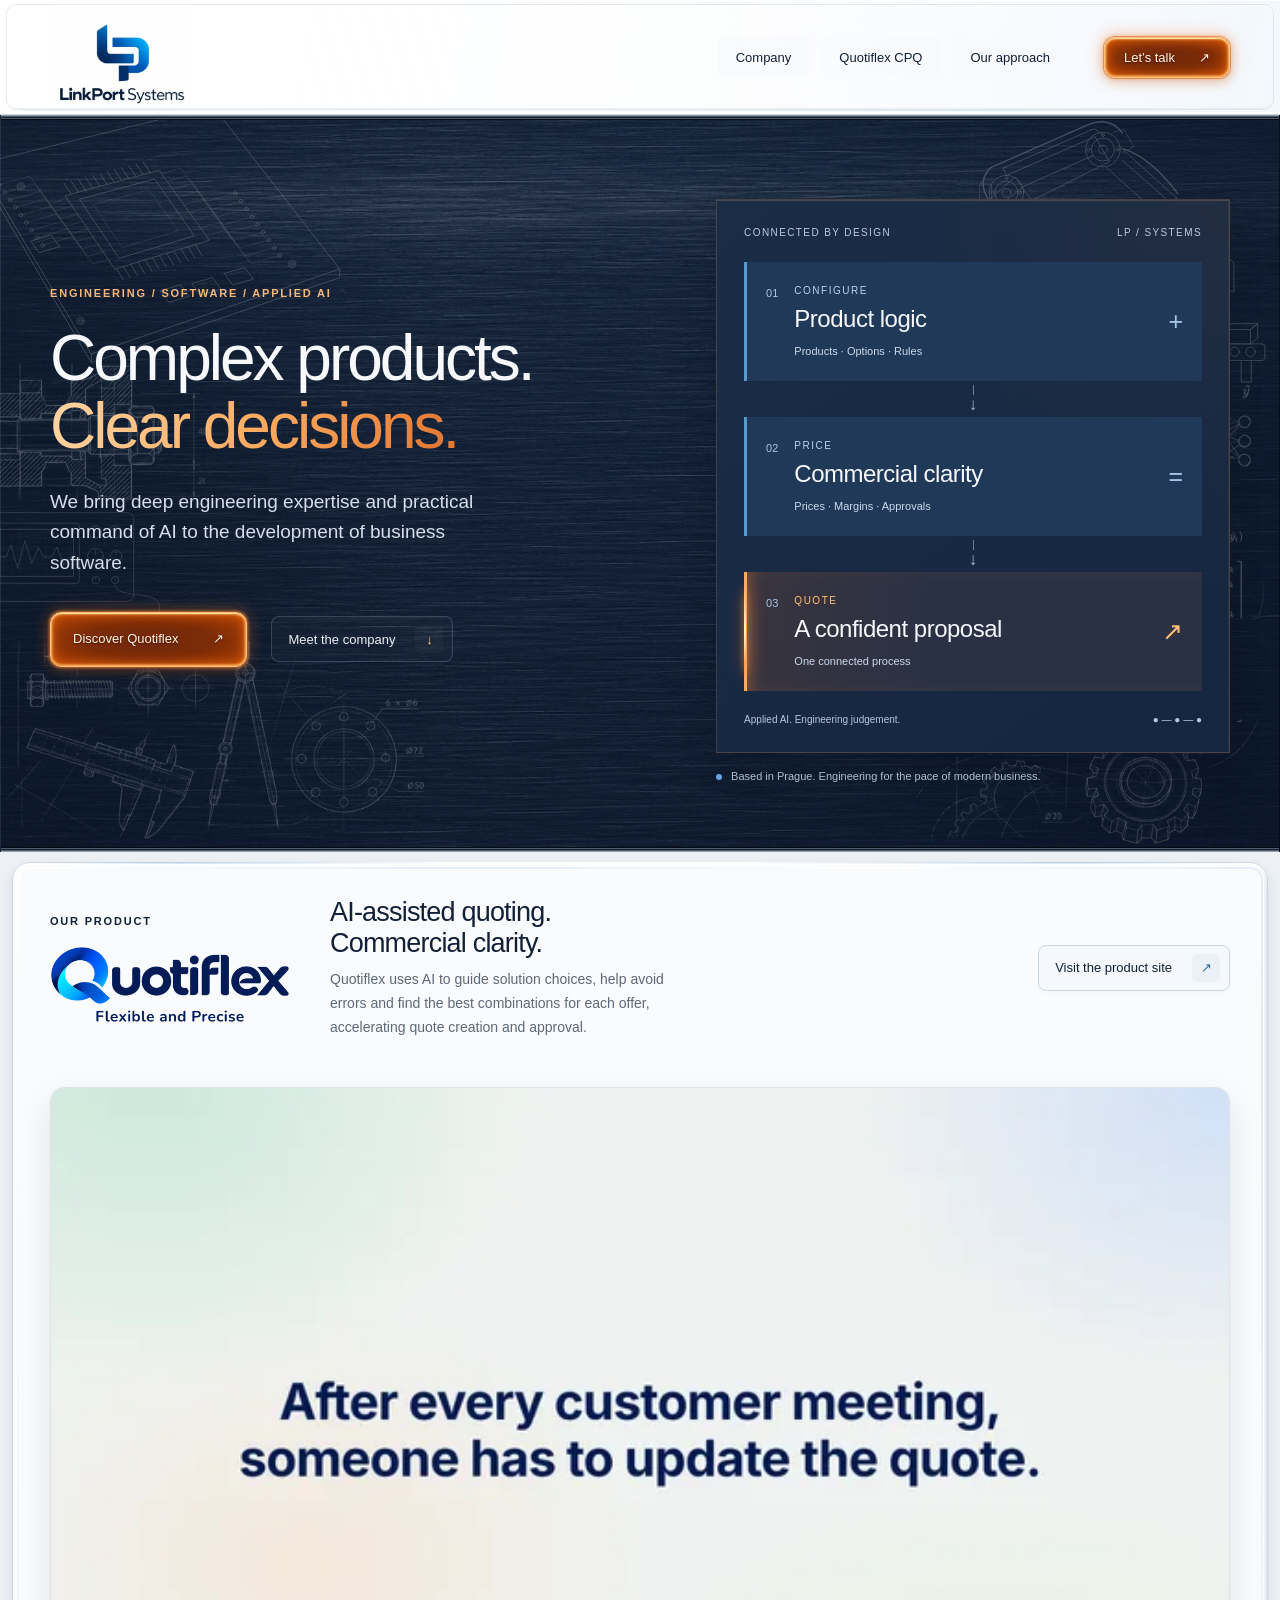
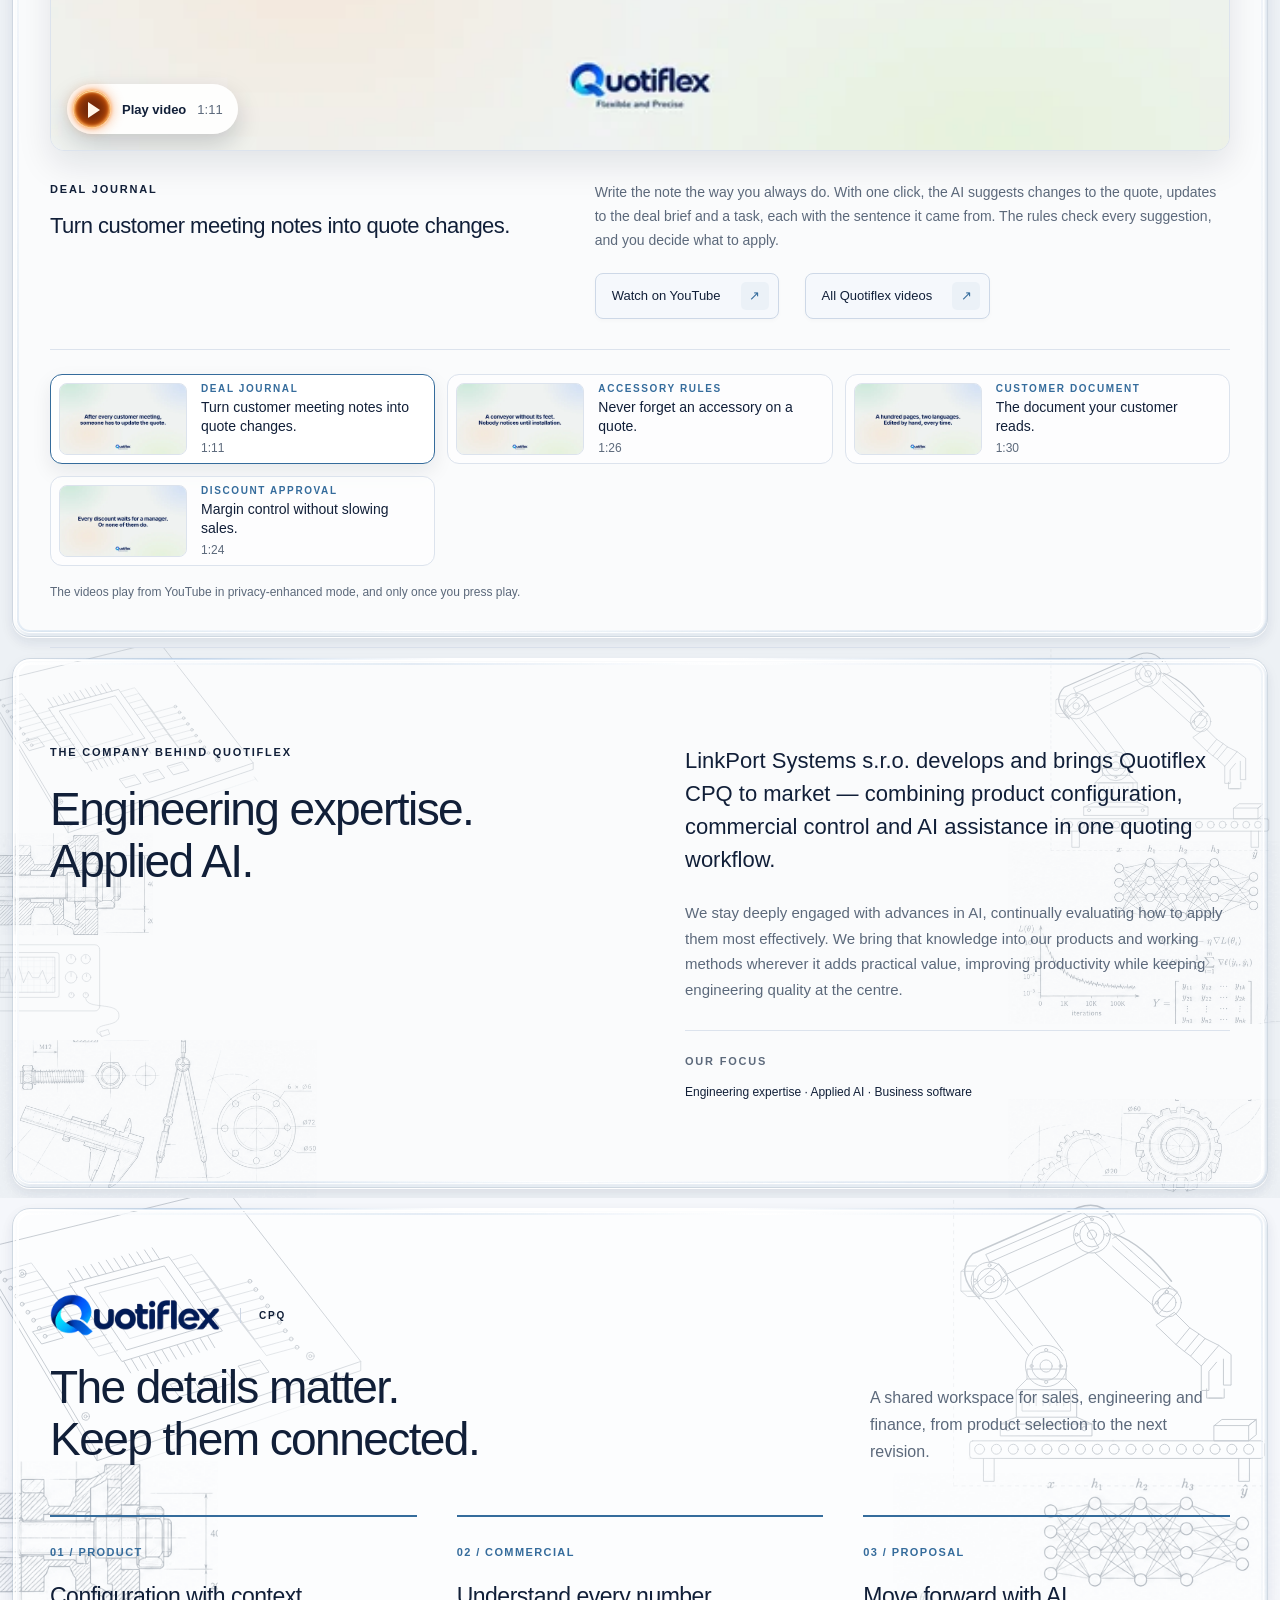
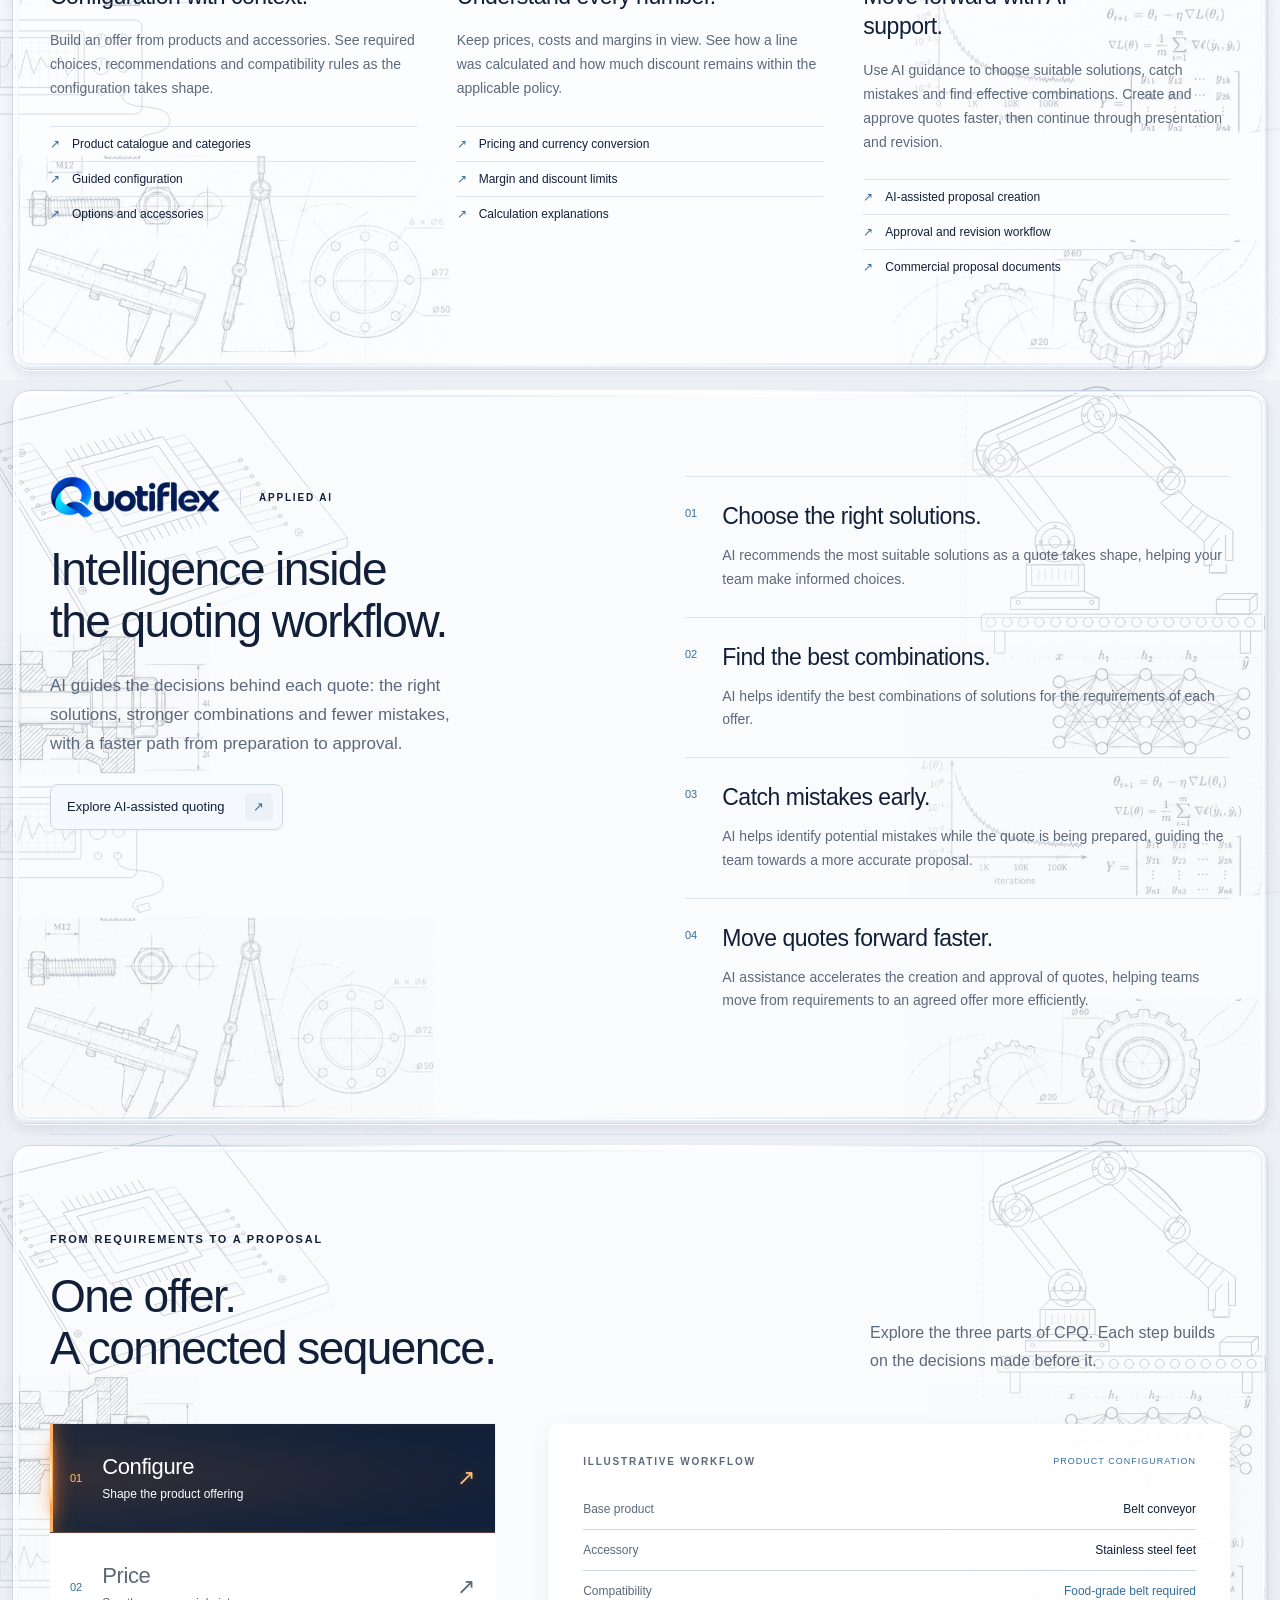
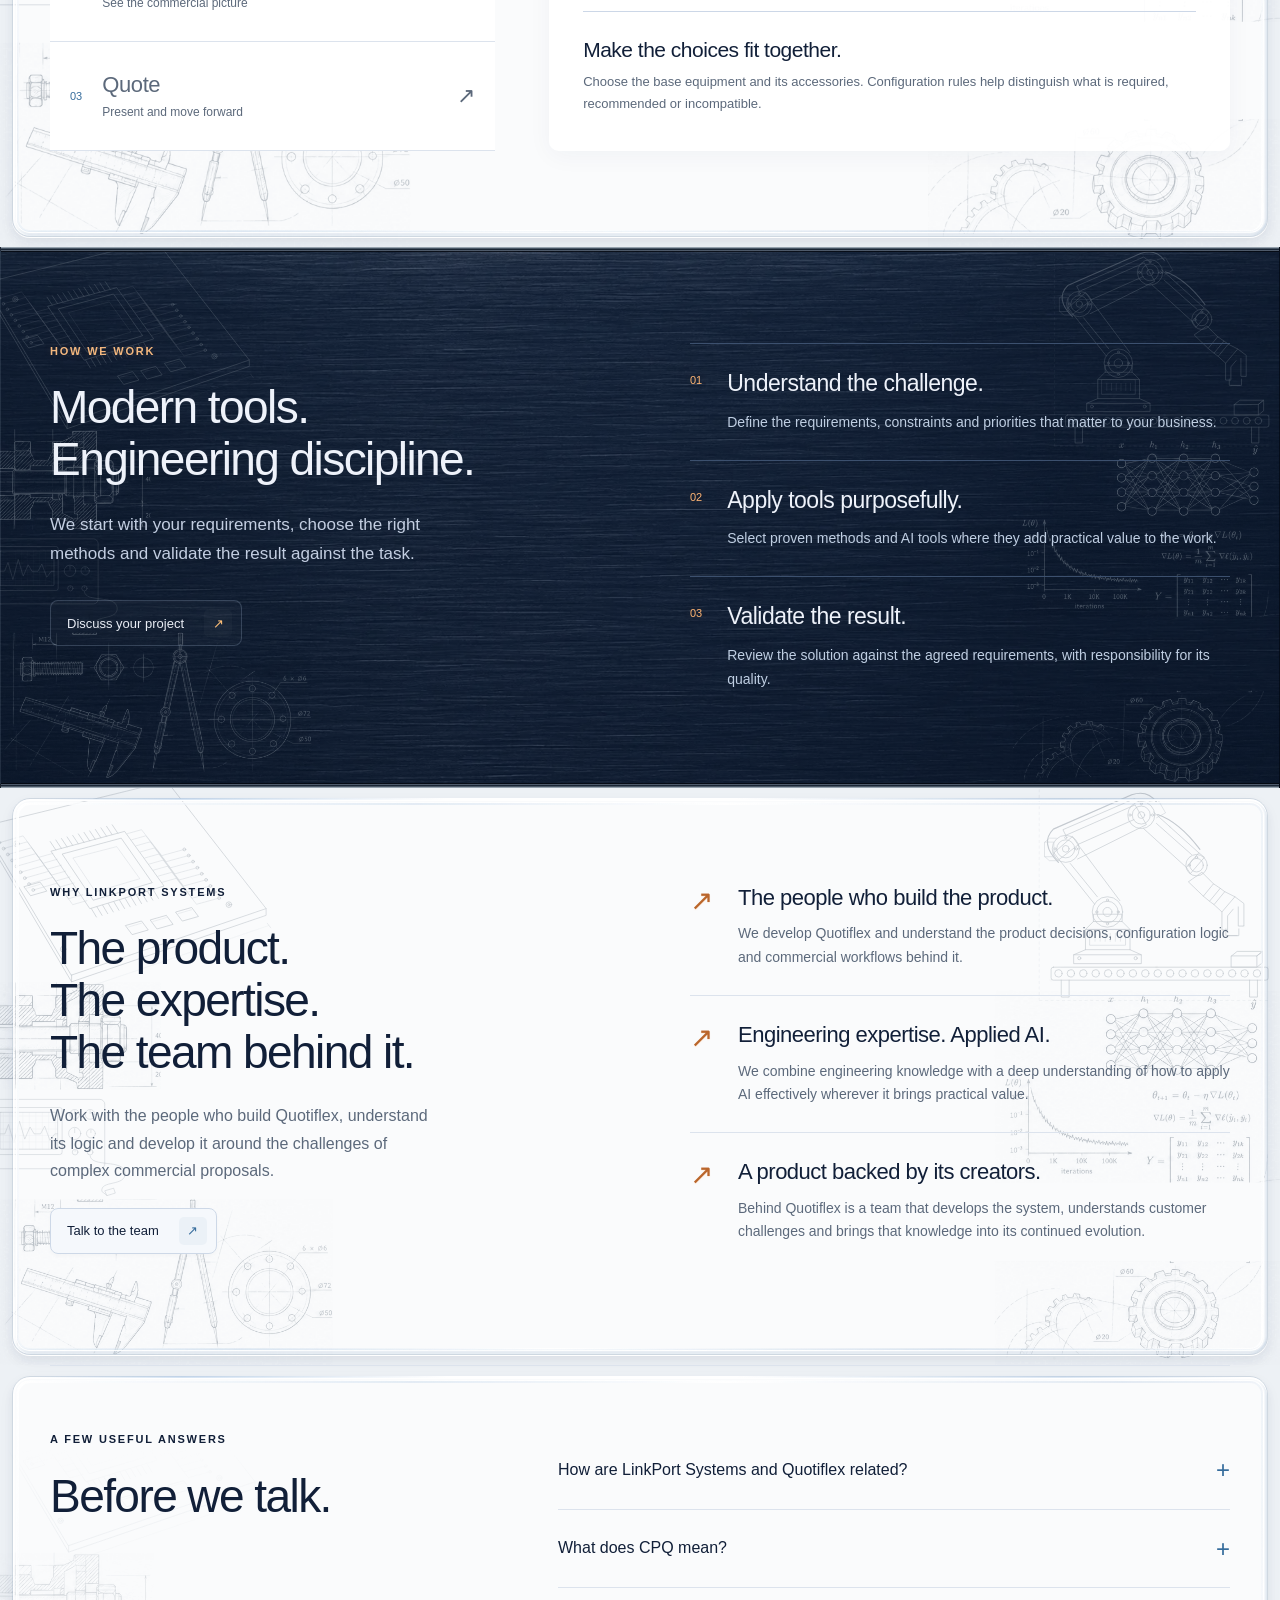
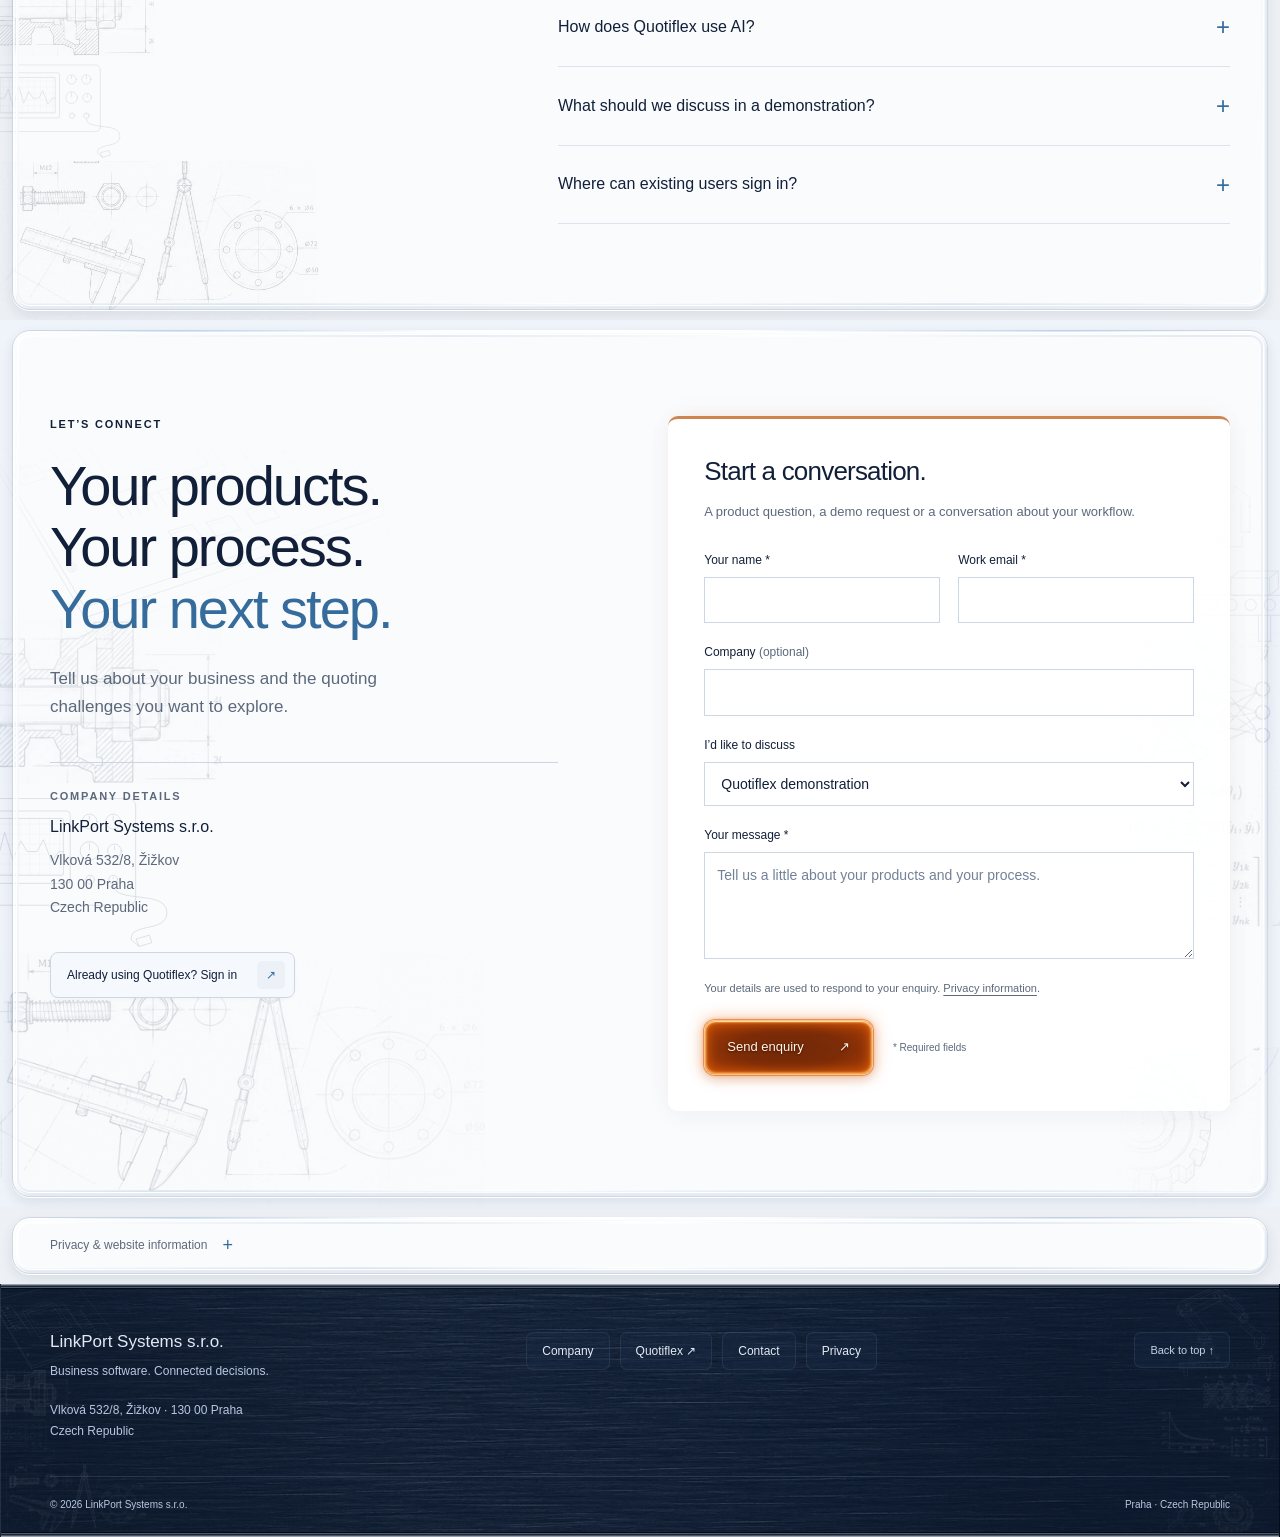
==== commit 3e98ab96: "Add video 4, discount approval (pZ0uJ2PU5Hw); video links land on the player Video 4 shows a discoun" ====
--- a/site/index.html
+++ b/site/index.html
@@ -18,8 +18,8 @@
 <script src="materials.js?v=33239d38" defer></script>
 <script src="script.js?v=838343d1" defer></script>
 <script src="engineering-network.js?v=35864669" defer></script>
-<link rel="stylesheet" href="video.css?v=b2361087">
-<script src="video.js?v=37c40c38" defer></script>
+<link rel="stylesheet" href="video.css?v=a89edafd">
+<script src="video.js?v=2a8f17a7" defer></script>
 </head>
 <body>
 <a class="skip" href="#main">Skip to content</a>
@@ -52,12 +52,17 @@
   <div class="product-intro-copy"><h2>AI-assisted quoting.<br>Commercial clarity.</h2><p>Quotiflex uses AI to guide solution choices, help avoid errors and find the best combinations for each offer, accelerating quote creation and approval.</p></div>
   <a class="text-link" href="https://quotiflex.com/" rel="noopener">Visit the product site <span aria-hidden="true">↗</span></a>
   <div class="product-video" data-video-library>
+   <span class="video-anchor" id="video-deal-journal"></span>
+   <span class="video-anchor" id="video-accessory-rules"></span>
+   <span class="video-anchor" id="video-customer-document"></span>
+   <span class="video-anchor" id="video-discount-approval"></span>
    <a class="video-poster" href="https://www.youtube.com/watch?v=badr2H-frKE" data-youtube="badr2H-frKE" aria-label="Play the video: Turn customer meeting notes into quote changes, 1 minute 11 seconds"><img src="assets/video-1-1280.webp" srcset="assets/video-1-640.webp 640w, assets/video-1-1280.webp 1280w, assets/video-1-1920.webp 1920w" sizes="(min-width: 1276px) 1180px, (min-width: 1001px) calc(100vw - 96px), (min-width: 761px) calc(100vw - 64px), calc(100vw - 40px)" width="1280" height="720" loading="lazy" decoding="async" alt=""><span class="video-play" aria-hidden="true"><span class="video-play-dot"></span><span class="video-play-label">Play video</span> <span class="video-time">1:11</span></span></a>
    <div class="product-video-copy"><p class="eyebrow" data-video-topic>Deal journal</p><h3 data-video-title>Turn customer meeting notes into quote changes.</h3><p data-video-desc>Write the note the way you always do. With one click, the AI suggests changes to the quote, updates to the deal brief and a task, each with the sentence it came from. The rules check every suggestion, and you decide what to apply.</p><div class="product-video-links"><a class="text-link" href="https://www.youtube.com/watch?v=badr2H-frKE" rel="noopener" data-video-watch>Watch on YouTube <span aria-hidden="true">↗</span></a><a class="text-link" href="https://quotiflex.com/#videos" rel="noopener">All Quotiflex videos <span aria-hidden="true">↗</span></a></div></div>
    <ol class="video-list" aria-label="All Quotiflex videos">
-    <li><a class="video-item" id="video-deal-journal" href="https://www.youtube.com/watch?v=badr2H-frKE" data-youtube="badr2H-frKE" data-poster="assets/video-1" data-length="1:11" data-length-label="1 minute 11 seconds" data-desc="Write the note the way you always do. With one click, the AI suggests changes to the quote, updates to the deal brief and a task, each with the sentence it came from. The rules check every suggestion, and you decide what to apply." aria-current="true"><span class="video-thumb"><img src="assets/video-1-640.webp" width="640" height="360" loading="lazy" decoding="async" alt=""></span><span class="video-item-text"><span class="video-item-topic">Deal journal</span><span class="video-item-title">Turn customer meeting notes into quote changes.</span><span class="video-item-time">1:11</span></span></a></li>
-    <li><a class="video-item" id="video-accessory-rules" href="https://www.youtube.com/watch?v=MtIPMK0WYl4" data-youtube="MtIPMK0WYl4" data-poster="assets/video-2" data-length="1:26" data-length-label="1 minute 26 seconds" data-desc="Add a machine, and its usual accessories come with it. Every choice shows the price difference and the rule behind it. Take off something mandatory, and the quote shows it at once. To leave it out, you give a reason, and the reason stays with the quote under your name."><span class="video-thumb"><img src="assets/video-2-640.webp" width="640" height="360" loading="lazy" decoding="async" alt=""></span><span class="video-item-text"><span class="video-item-topic">Accessory rules</span><span class="video-item-title">Never forget an accessory on a quote.</span><span class="video-item-time">1:26</span></span></a></li>
-    <li><a class="video-item" id="video-customer-document" href="https://www.youtube.com/watch?v=1uBL4lEUWkI" data-youtube="1uBL4lEUWkI" data-poster="assets/video-3" data-length="1:30" data-length-label="1 minute 30 seconds" data-desc="The quote opens as the document your customer will read: two languages side by side, every machine with its description, pictures and price. What you sent stays exactly as you sent it. To change a text, click it and type; the prices come from the quote, so nobody types a wrong number. For a customer in China, Chinese under the English."><span class="video-thumb"><img src="assets/video-3-640.webp" width="640" height="360" loading="lazy" decoding="async" alt=""></span><span class="video-item-text"><span class="video-item-topic">Customer document</span><span class="video-item-title">The document your customer reads.</span><span class="video-item-time">1:30</span></span></a></li>
+    <li><a class="video-item" data-anchor="video-deal-journal" href="https://www.youtube.com/watch?v=badr2H-frKE" data-youtube="badr2H-frKE" data-poster="assets/video-1" data-length="1:11" data-length-label="1 minute 11 seconds" data-desc="Write the note the way you always do. With one click, the AI suggests changes to the quote, updates to the deal brief and a task, each with the sentence it came from. The rules check every suggestion, and you decide what to apply." aria-current="true"><span class="video-thumb"><img src="assets/video-1-640.webp" width="640" height="360" loading="lazy" decoding="async" alt=""></span><span class="video-item-text"><span class="video-item-topic">Deal journal</span><span class="video-item-title">Turn customer meeting notes into quote changes.</span><span class="video-item-time">1:11</span></span></a></li>
+    <li><a class="video-item" data-anchor="video-accessory-rules" href="https://www.youtube.com/watch?v=MtIPMK0WYl4" data-youtube="MtIPMK0WYl4" data-poster="assets/video-2" data-length="1:26" data-length-label="1 minute 26 seconds" data-desc="Add a machine, and its usual accessories come with it. Every choice shows the price difference and the rule behind it. Take off something mandatory, and the quote shows it at once. To leave it out, you give a reason, and the reason stays with the quote under your name."><span class="video-thumb"><img src="assets/video-2-640.webp" width="640" height="360" loading="lazy" decoding="async" alt=""></span><span class="video-item-text"><span class="video-item-topic">Accessory rules</span><span class="video-item-title">Never forget an accessory on a quote.</span><span class="video-item-time">1:26</span></span></a></li>
+    <li><a class="video-item" data-anchor="video-customer-document" href="https://www.youtube.com/watch?v=1uBL4lEUWkI" data-youtube="1uBL4lEUWkI" data-poster="assets/video-3" data-length="1:30" data-length-label="1 minute 30 seconds" data-desc="The quote opens as the document your customer will read: two languages side by side, every machine with its description, pictures and price. What you sent stays exactly as you sent it. To change a text, click it and type; the prices come from the quote, so nobody types a wrong number. For a customer in China, Chinese under the English."><span class="video-thumb"><img src="assets/video-3-640.webp" width="640" height="360" loading="lazy" decoding="async" alt=""></span><span class="video-item-text"><span class="video-item-topic">Customer document</span><span class="video-item-title">The document your customer reads.</span><span class="video-item-time">1:30</span></span></a></li>
+    <li><a class="video-item" data-anchor="video-discount-approval" href="https://www.youtube.com/watch?v=pZ0uJ2PU5Hw" data-youtube="pZ0uJ2PU5Hw" data-poster="assets/video-4" data-length="1:24" data-length-label="1 minute 24 seconds" data-desc="Below the price floor, the quote says why in plain words, and its main button asks for approval. You ask with a reason, and the quote waits, read-only, until someone decides. The approver sees the difference in money, not only in percent, and decides with a reason in one click. The sales manager is told at once."><span class="video-thumb"><img src="assets/video-4-640.webp" width="640" height="360" loading="lazy" decoding="async" alt=""></span><span class="video-item-text"><span class="video-item-topic">Discount approval</span><span class="video-item-title">Margin control without slowing sales.</span><span class="video-item-time">1:24</span></span></a></li>
    </ol>
    <p class="video-note">The videos play from YouTube in privacy-enhanced mode, and only once you press play.</p>
   </div>
--- a/site/video.css
+++ b/site/video.css
@@ -2,7 +2,8 @@
    One player across the full width, the text of the chosen video under it, and the list of all
    videos below (picture, topic, title, length). The posters are ours; YouTube's privacy-enhanced
    player loads only when one is pressed. */
-.product-video{flex-basis:100%;display:grid;grid-template-columns:minmax(0,1fr);gap:30px;margin-top:8px}
+.product-video{position:relative;flex-basis:100%;display:grid;grid-template-columns:minmax(0,1fr);gap:30px;margin-top:8px}
+.video-anchor{position:absolute;top:0;left:0;width:1px;height:1px;pointer-events:none}
 .video-poster,.video-frame{position:relative;display:block;aspect-ratio:16/9;border-radius:14px;overflow:hidden;background:var(--soft);border:1px solid var(--line);box-shadow:0 14px 34px #0c172c1a}
 .video-poster img{display:block;width:100%;height:100%;object-fit:cover;transition:transform .35s ease}
 .video-poster:hover img{transform:scale(1.02)}
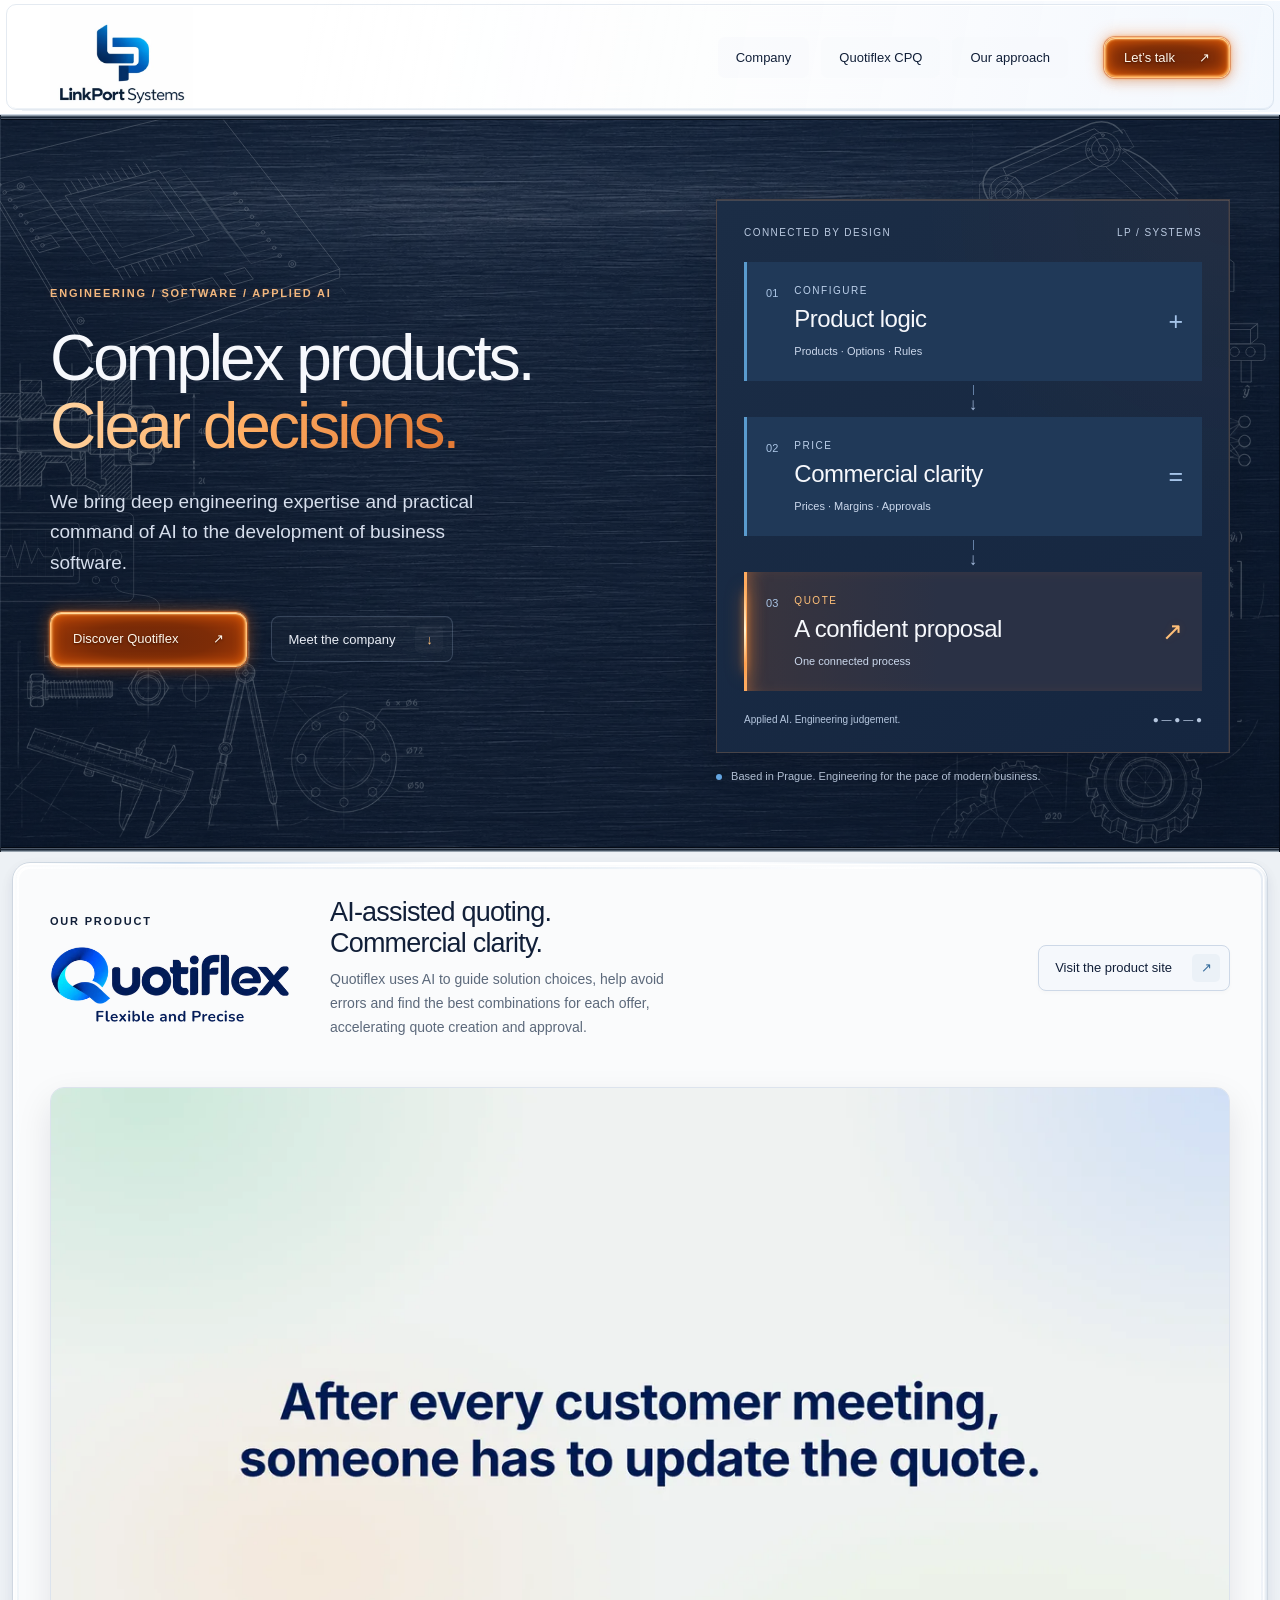
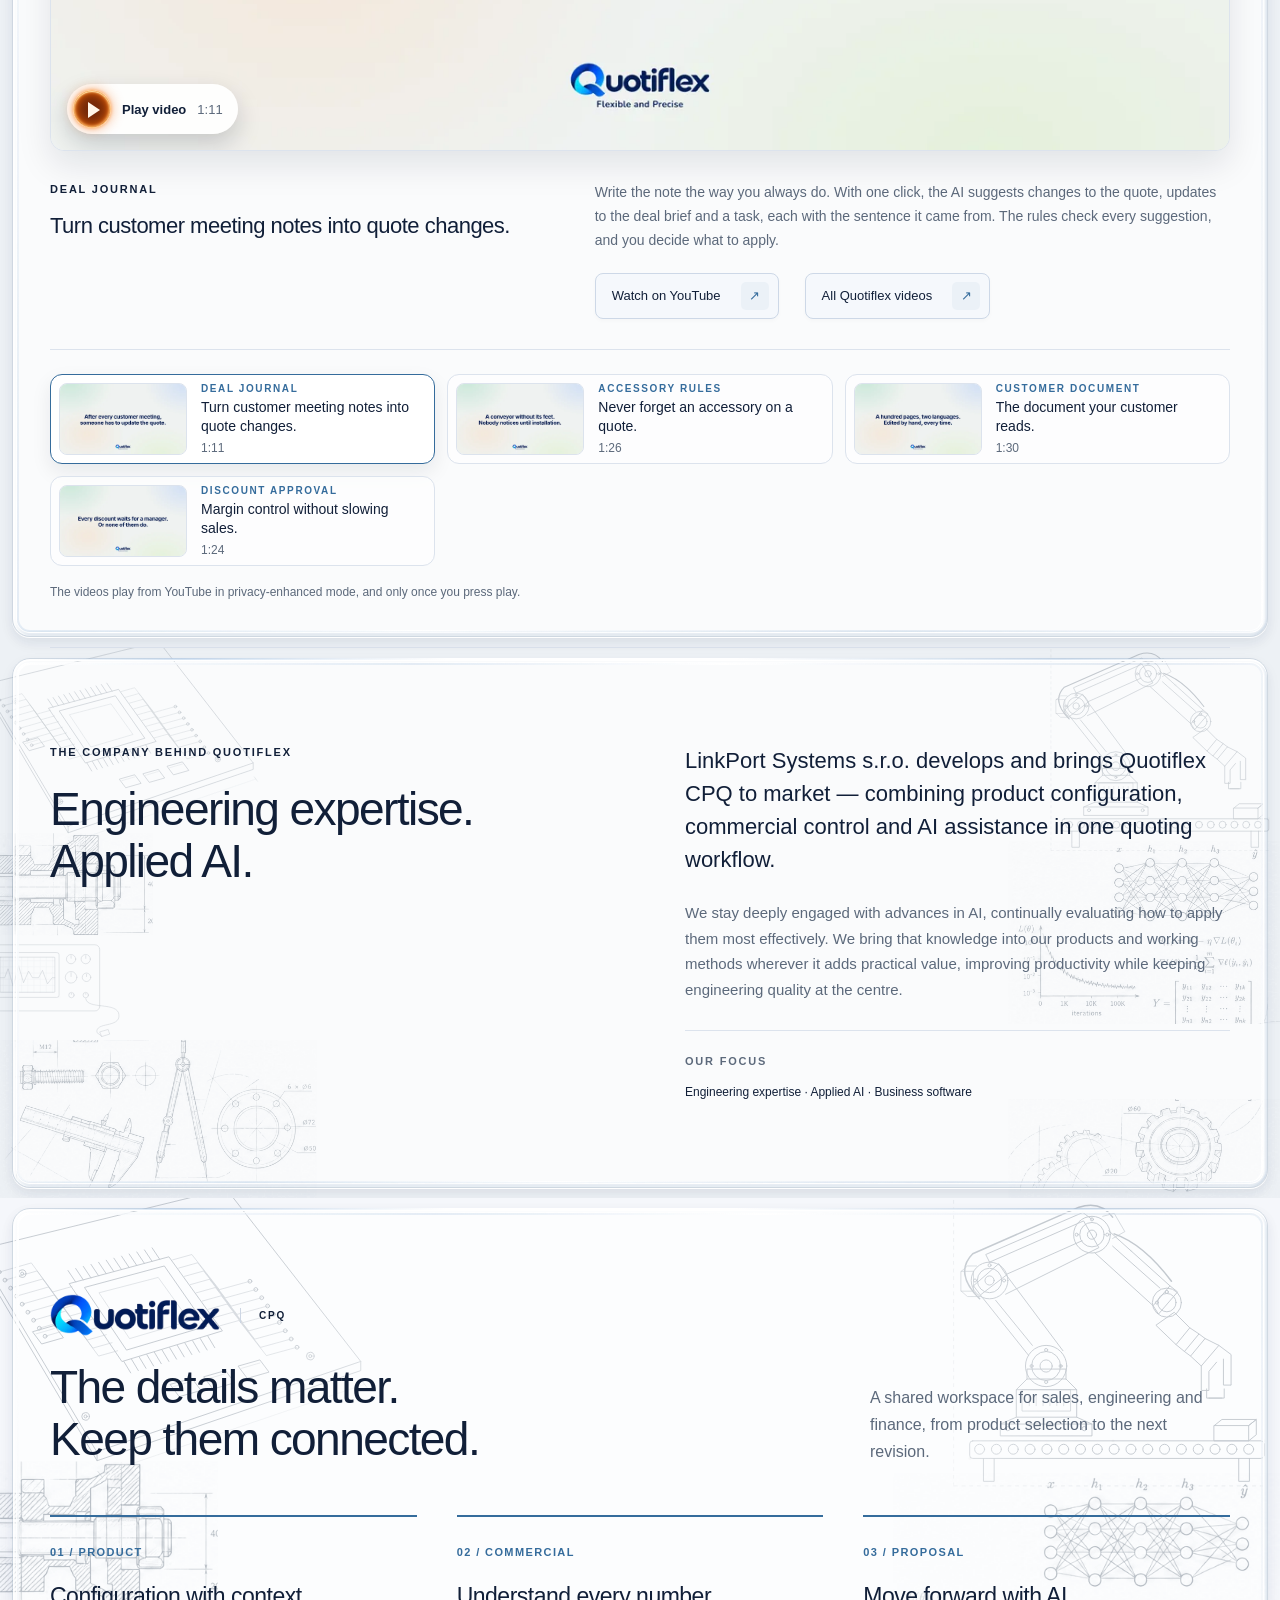
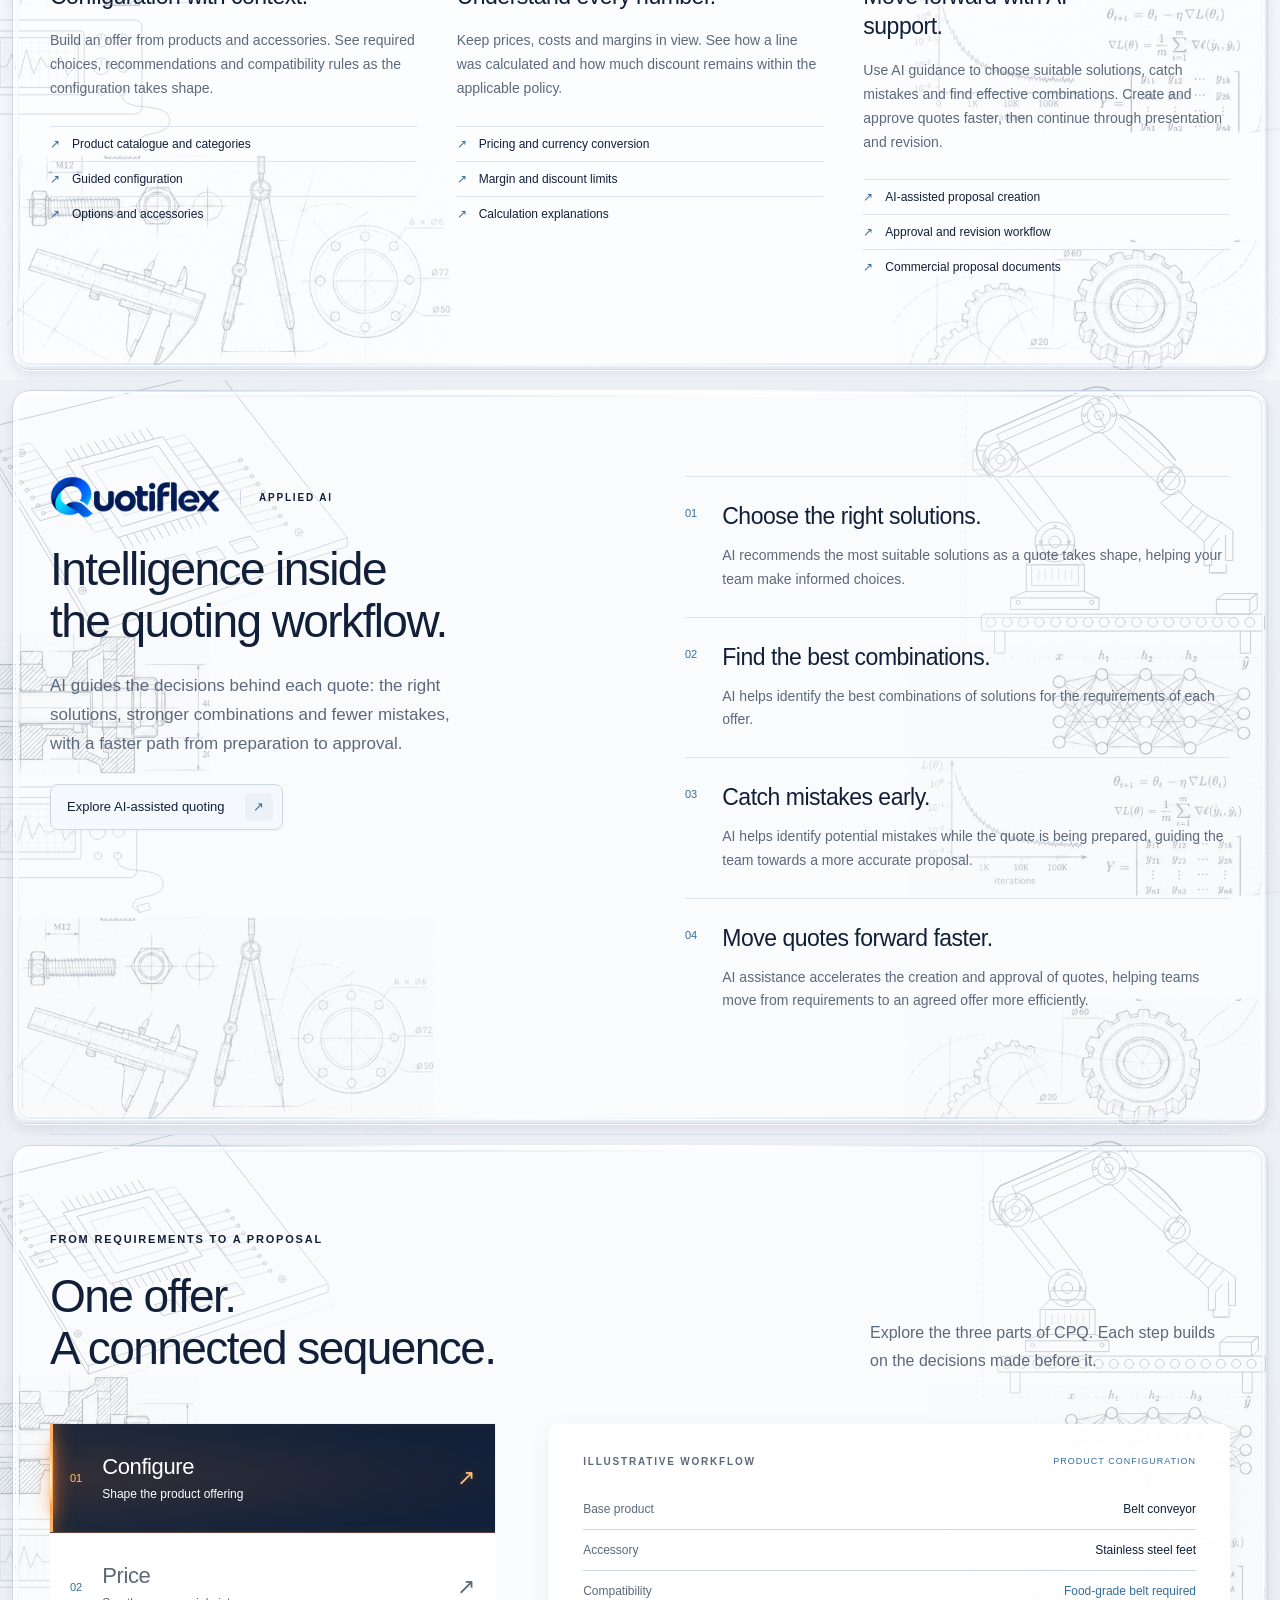
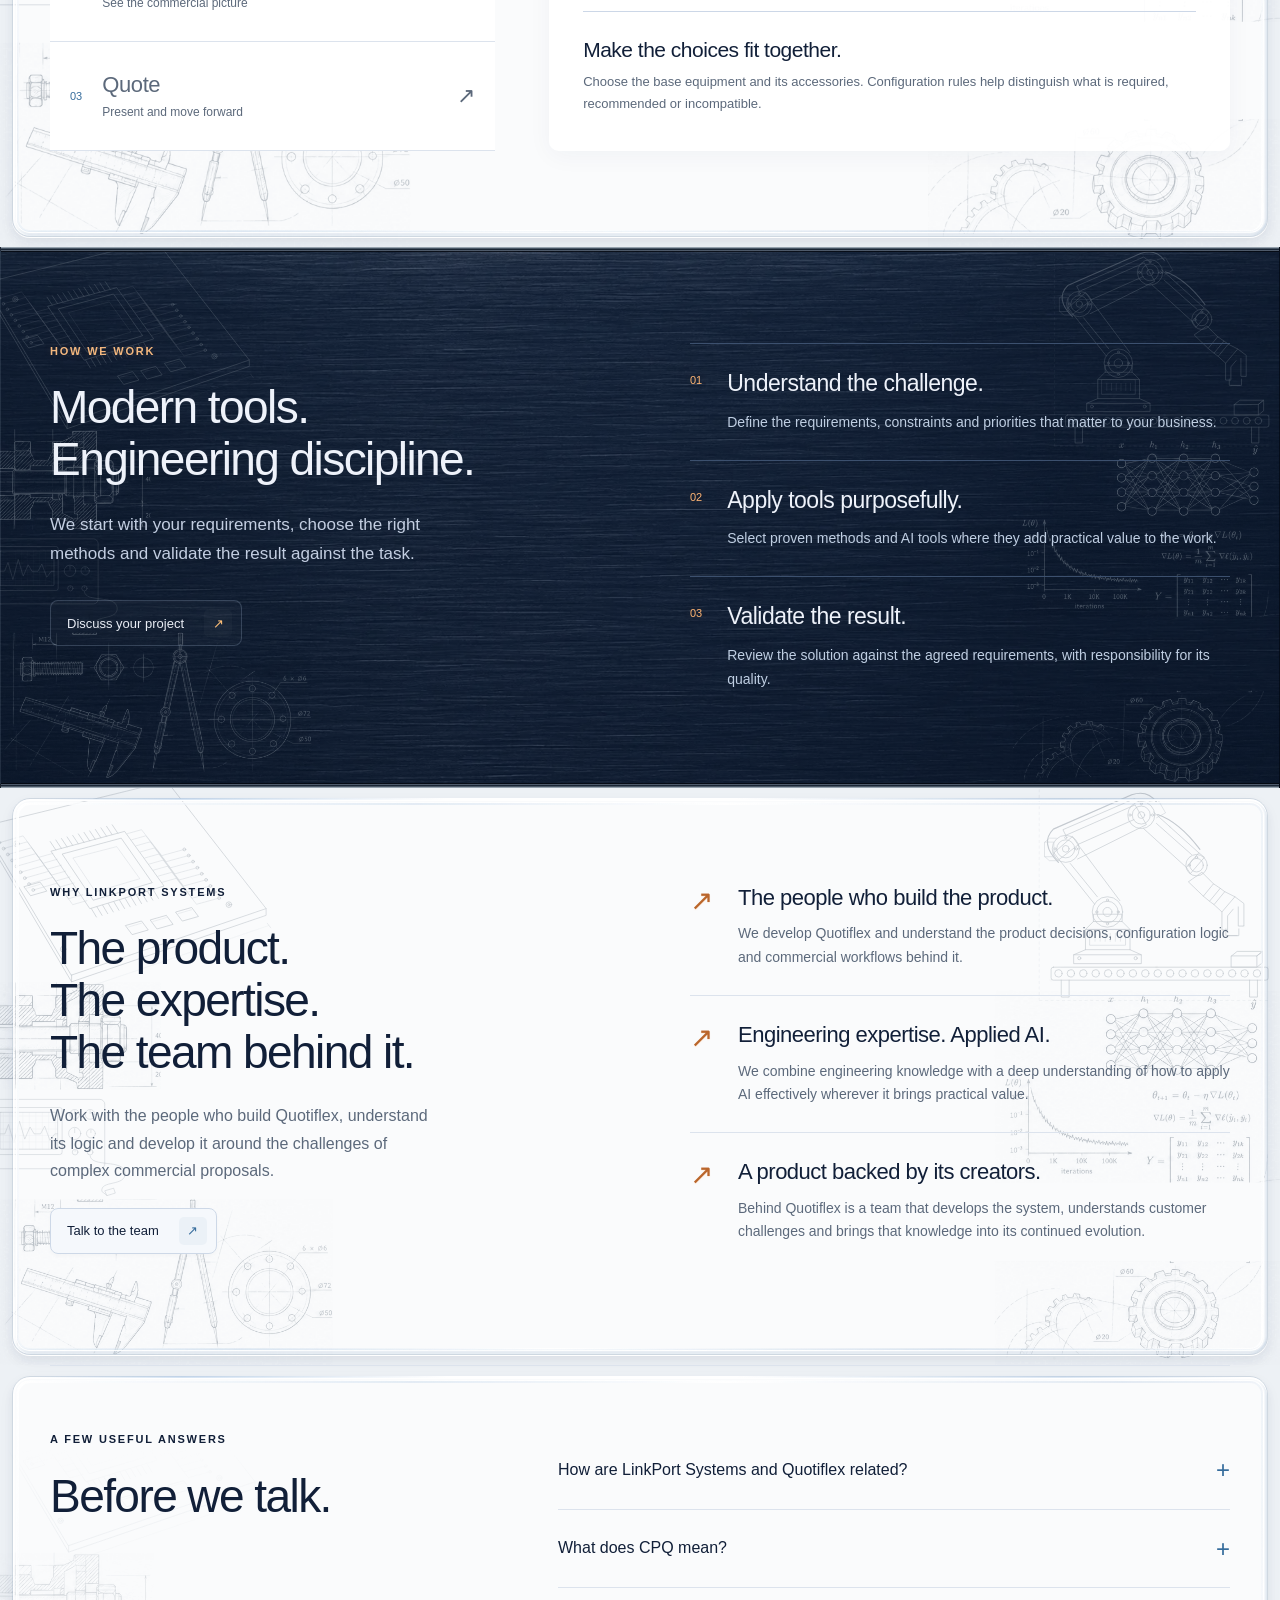
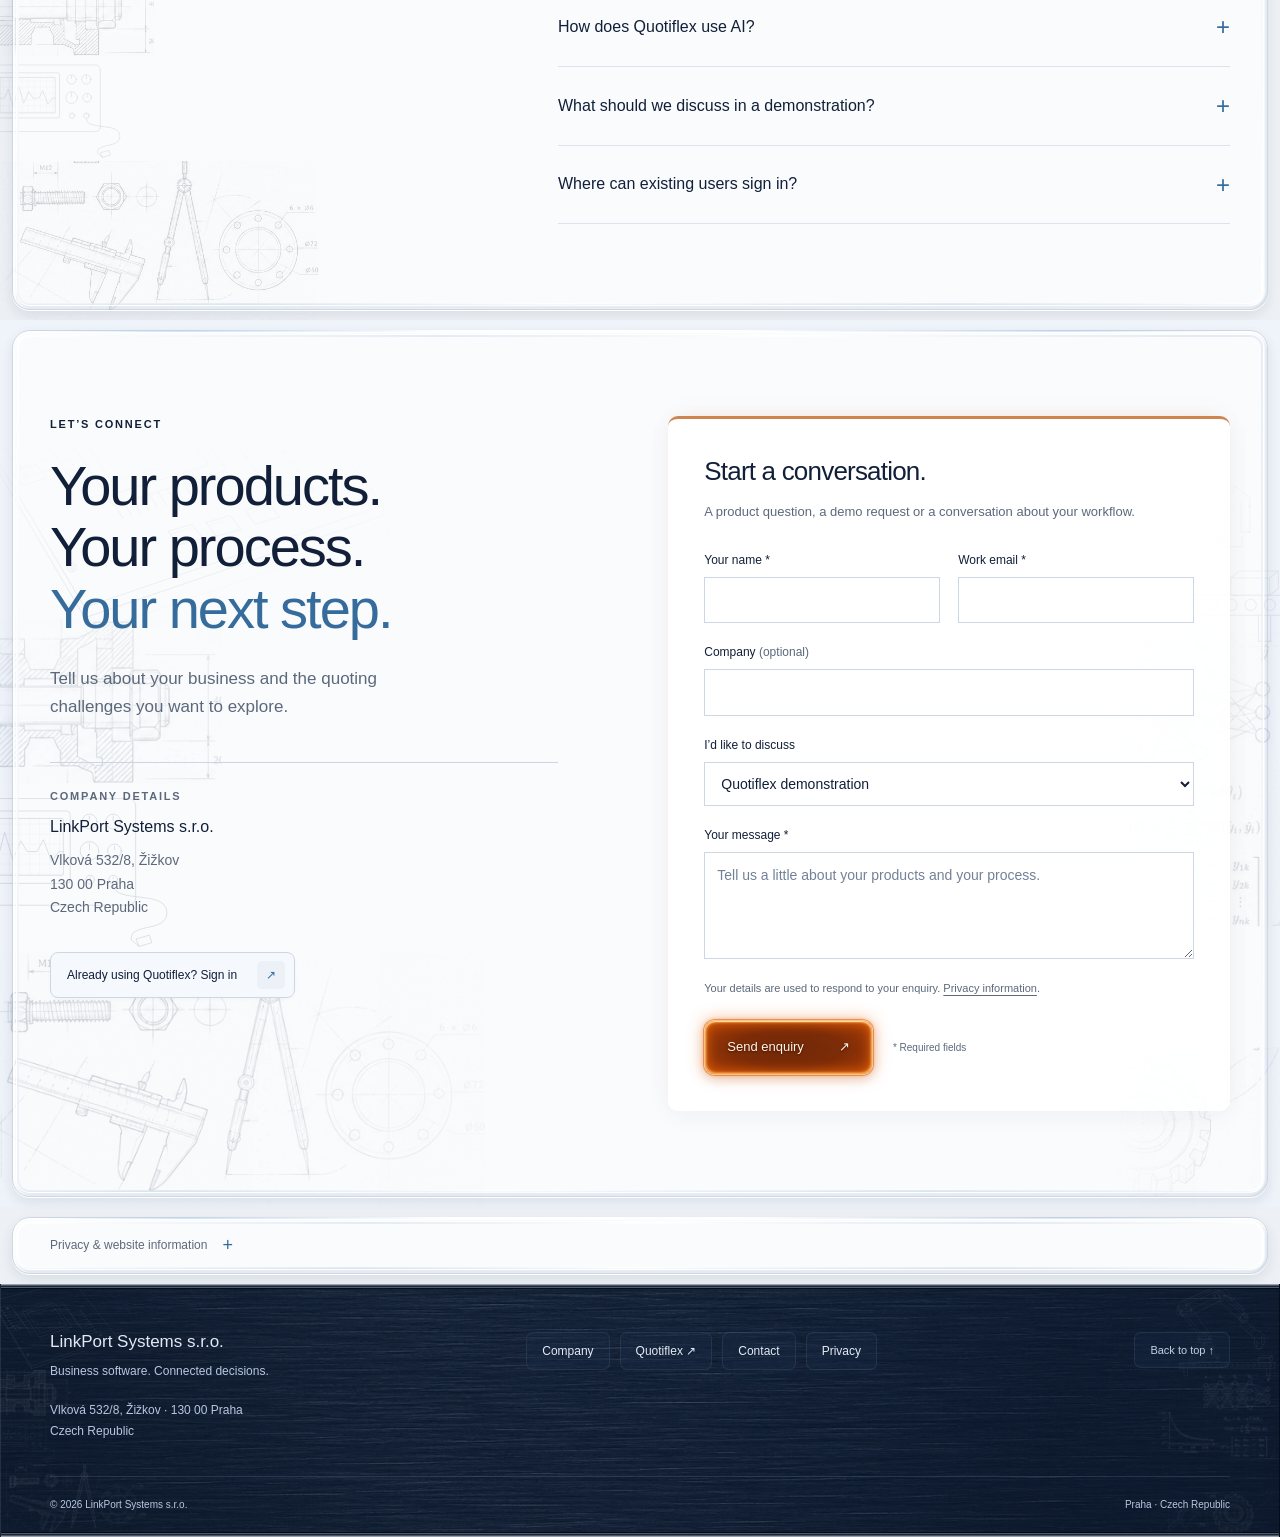
==== commit b171b19a: "Video 3, customer document: the re-recorded version (ibBX01Tvq2s) The video was recorded again on 25" ====
--- a/site/index.html
+++ b/site/index.html
@@ -61,7 +61,7 @@
    <ol class="video-list" aria-label="All Quotiflex videos">
     <li><a class="video-item" data-anchor="video-deal-journal" href="https://www.youtube.com/watch?v=badr2H-frKE" data-youtube="badr2H-frKE" data-poster="assets/video-1" data-length="1:11" data-length-label="1 minute 11 seconds" data-desc="Write the note the way you always do. With one click, the AI suggests changes to the quote, updates to the deal brief and a task, each with the sentence it came from. The rules check every suggestion, and you decide what to apply." aria-current="true"><span class="video-thumb"><img src="assets/video-1-640.webp" width="640" height="360" loading="lazy" decoding="async" alt=""></span><span class="video-item-text"><span class="video-item-topic">Deal journal</span><span class="video-item-title">Turn customer meeting notes into quote changes.</span><span class="video-item-time">1:11</span></span></a></li>
     <li><a class="video-item" data-anchor="video-accessory-rules" href="https://www.youtube.com/watch?v=MtIPMK0WYl4" data-youtube="MtIPMK0WYl4" data-poster="assets/video-2" data-length="1:26" data-length-label="1 minute 26 seconds" data-desc="Add a machine, and its usual accessories come with it. Every choice shows the price difference and the rule behind it. Take off something mandatory, and the quote shows it at once. To leave it out, you give a reason, and the reason stays with the quote under your name."><span class="video-thumb"><img src="assets/video-2-640.webp" width="640" height="360" loading="lazy" decoding="async" alt=""></span><span class="video-item-text"><span class="video-item-topic">Accessory rules</span><span class="video-item-title">Never forget an accessory on a quote.</span><span class="video-item-time">1:26</span></span></a></li>
-    <li><a class="video-item" data-anchor="video-customer-document" href="https://www.youtube.com/watch?v=1uBL4lEUWkI" data-youtube="1uBL4lEUWkI" data-poster="assets/video-3" data-length="1:30" data-length-label="1 minute 30 seconds" data-desc="The quote opens as the document your customer will read: two languages side by side, every machine with its description, pictures and price. What you sent stays exactly as you sent it. To change a text, click it and type; the prices come from the quote, so nobody types a wrong number. For a customer in China, Chinese under the English."><span class="video-thumb"><img src="assets/video-3-640.webp" width="640" height="360" loading="lazy" decoding="async" alt=""></span><span class="video-item-text"><span class="video-item-topic">Customer document</span><span class="video-item-title">The document your customer reads.</span><span class="video-item-time">1:30</span></span></a></li>
+    <li><a class="video-item" data-anchor="video-customer-document" href="https://www.youtube.com/watch?v=ibBX01Tvq2s" data-youtube="ibBX01Tvq2s" data-poster="assets/video-3" data-length="1:30" data-length-label="1 minute 30 seconds" data-desc="The quote opens as the document your customer will read: two languages side by side, every machine with its description, pictures and price. What you sent stays exactly as you sent it. To change a text, click it and type; the prices come from the quote, so nobody types a wrong number. For a customer in China, Chinese under the English."><span class="video-thumb"><img src="assets/video-3-640.webp" width="640" height="360" loading="lazy" decoding="async" alt=""></span><span class="video-item-text"><span class="video-item-topic">Customer document</span><span class="video-item-title">The document your customer reads.</span><span class="video-item-time">1:30</span></span></a></li>
     <li><a class="video-item" data-anchor="video-discount-approval" href="https://www.youtube.com/watch?v=pZ0uJ2PU5Hw" data-youtube="pZ0uJ2PU5Hw" data-poster="assets/video-4" data-length="1:24" data-length-label="1 minute 24 seconds" data-desc="Below the price floor, the quote says why in plain words, and its main button asks for approval. You ask with a reason, and the quote waits, read-only, until someone decides. The approver sees the difference in money, not only in percent, and decides with a reason in one click. The sales manager is told at once."><span class="video-thumb"><img src="assets/video-4-640.webp" width="640" height="360" loading="lazy" decoding="async" alt=""></span><span class="video-item-text"><span class="video-item-topic">Discount approval</span><span class="video-item-title">Margin control without slowing sales.</span><span class="video-item-time">1:24</span></span></a></li>
    </ol>
    <p class="video-note">The videos play from YouTube in privacy-enhanced mode, and only once you press play.</p>
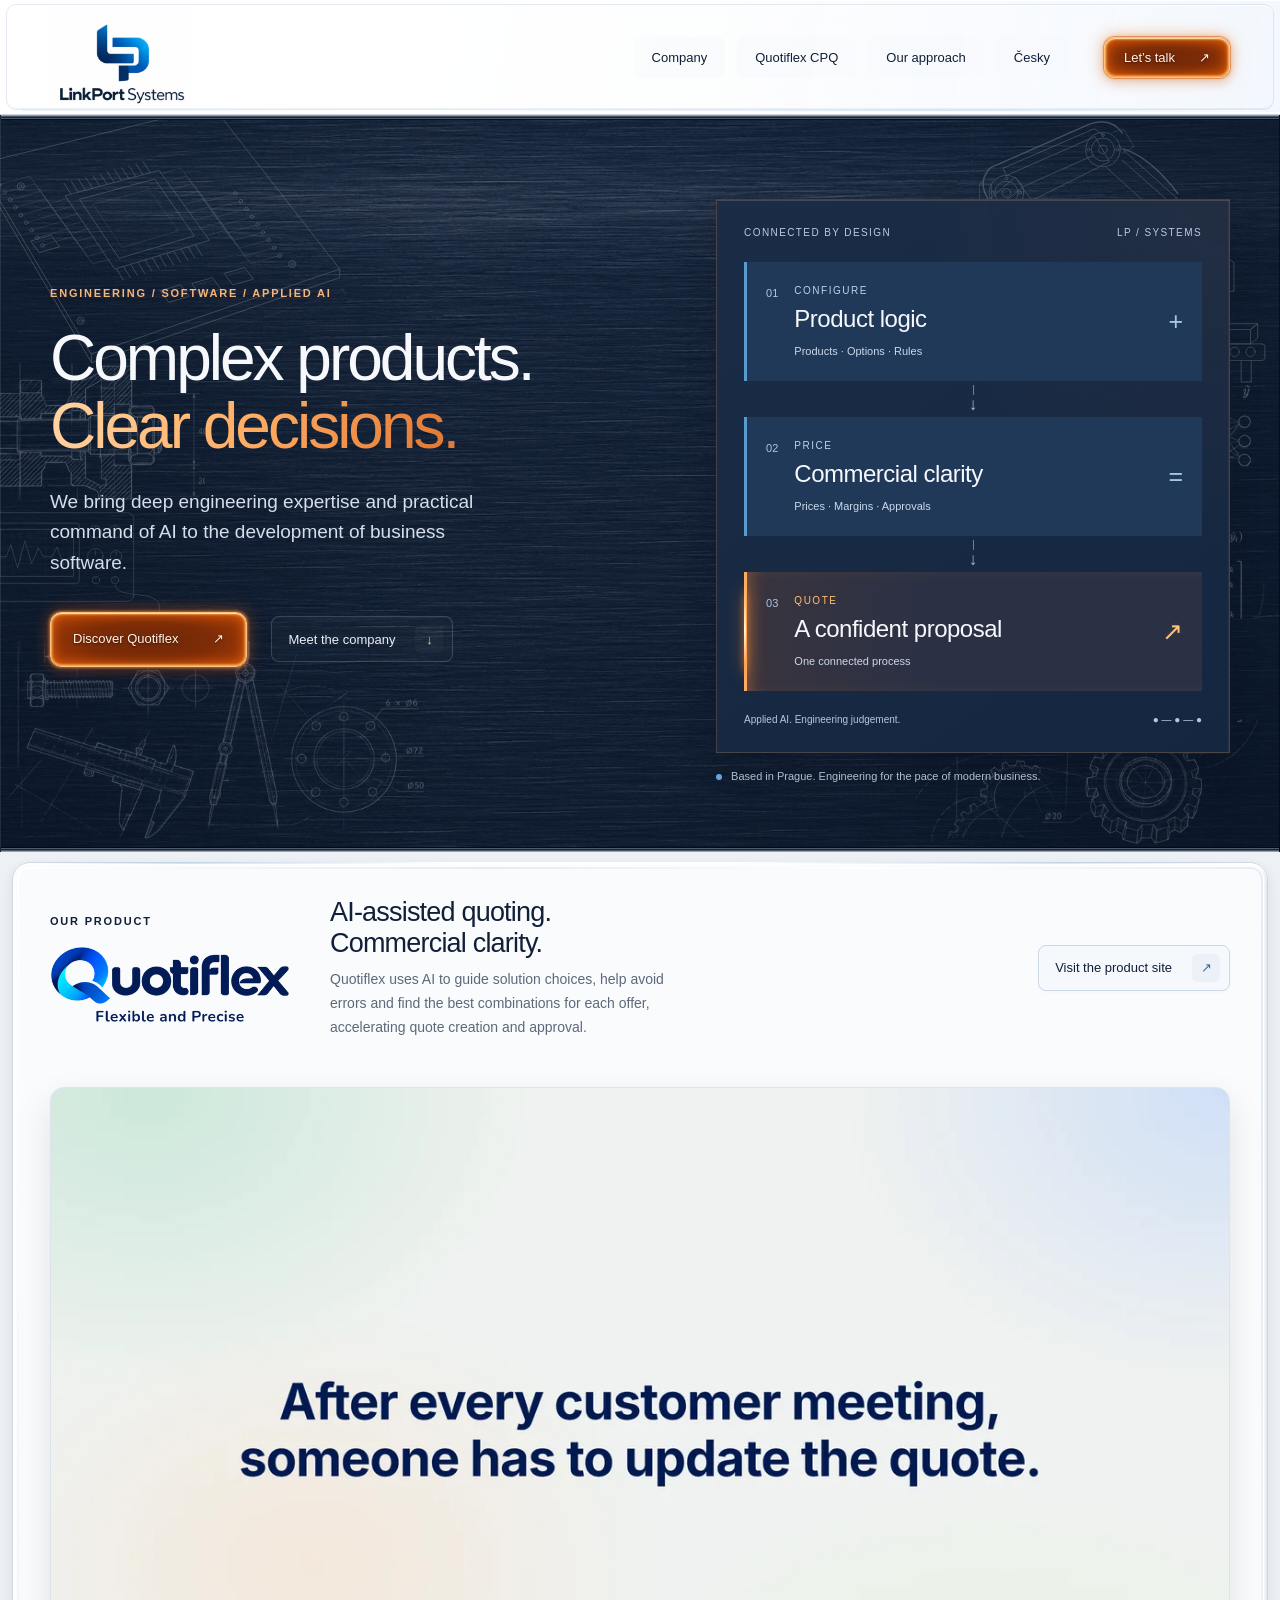
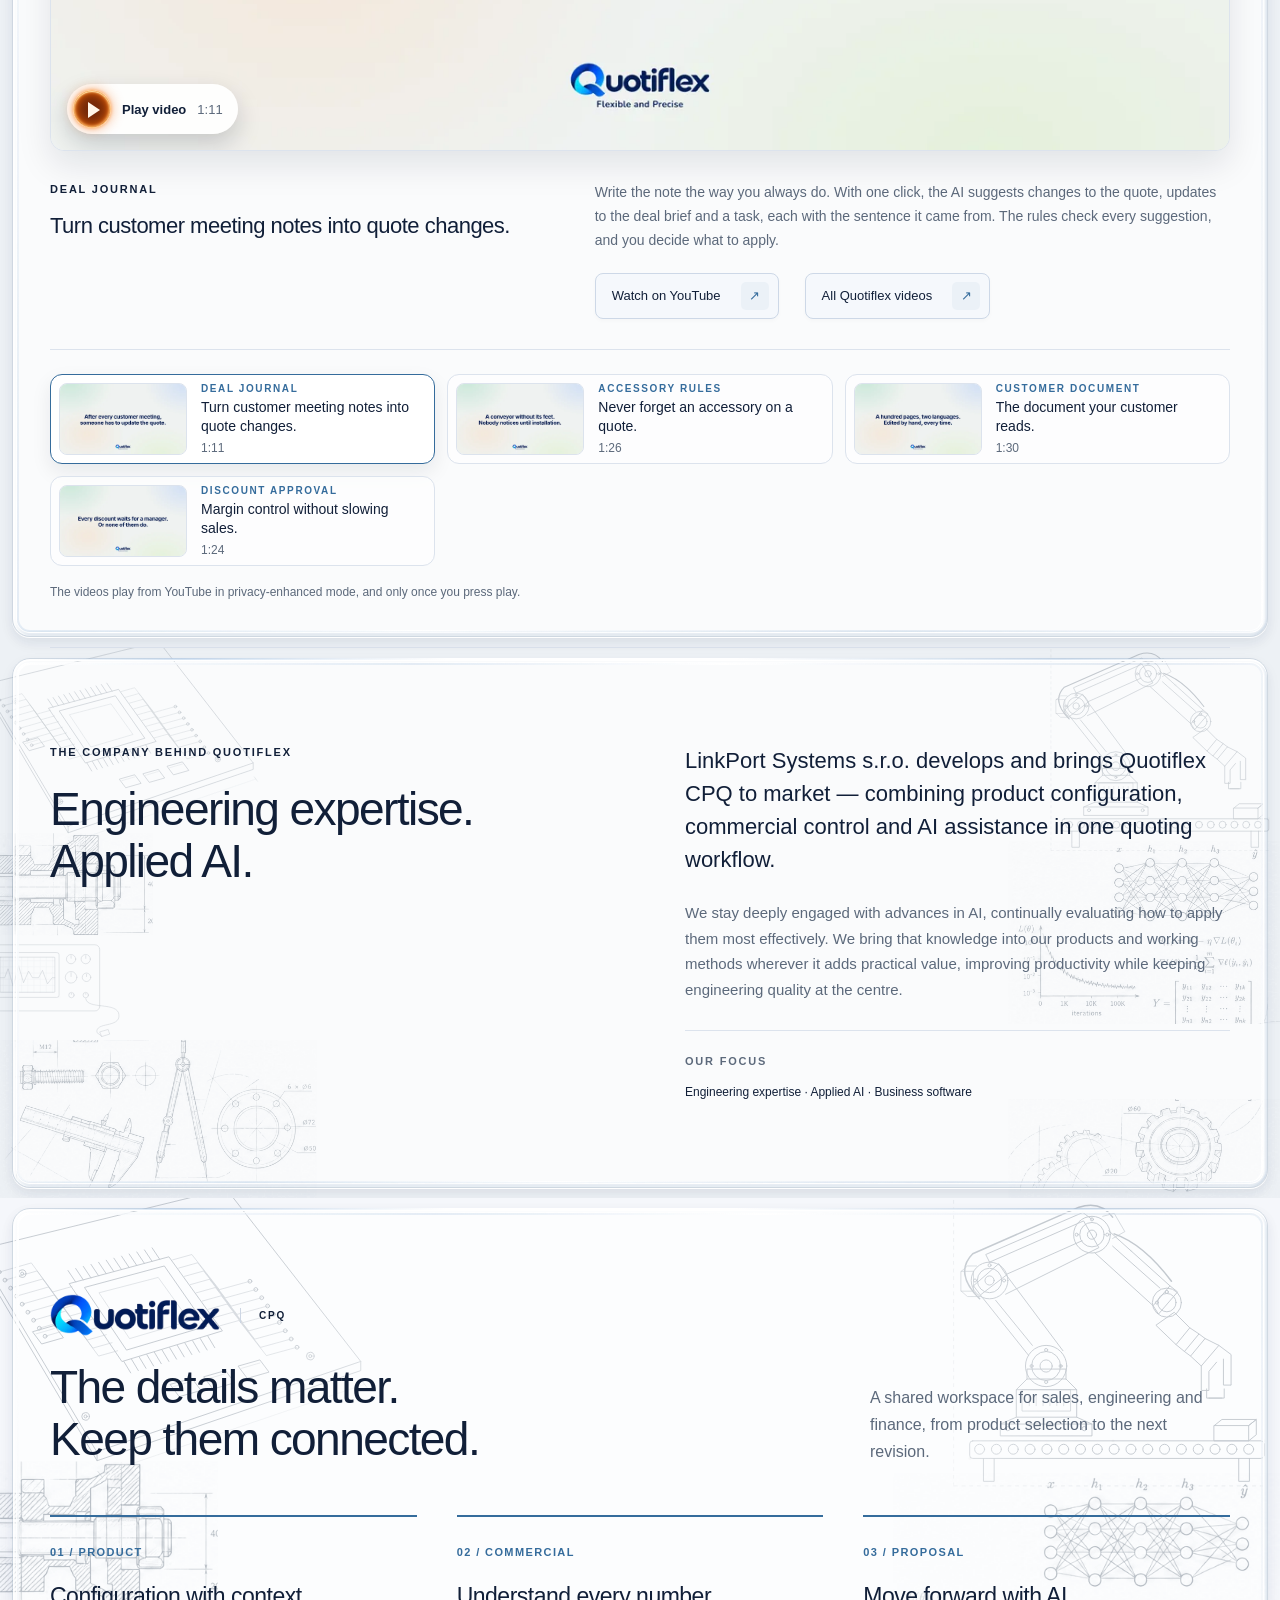
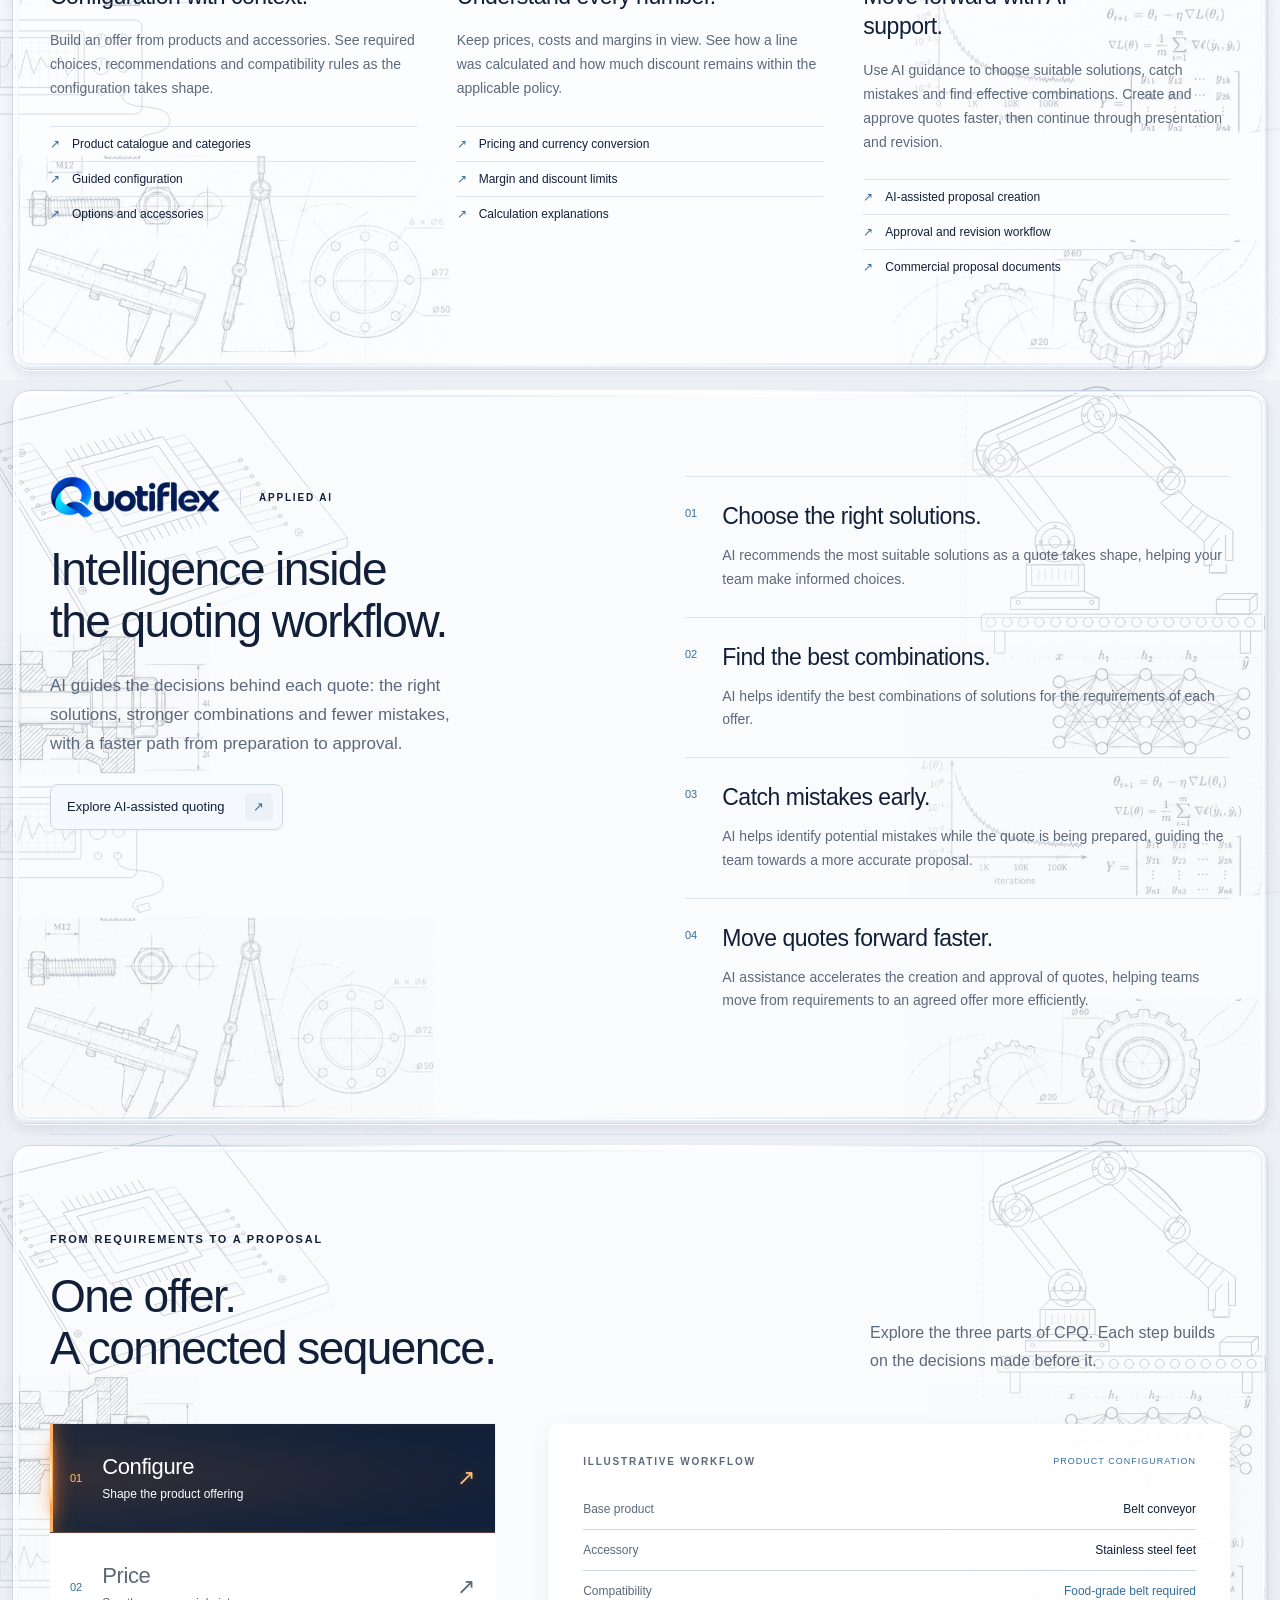
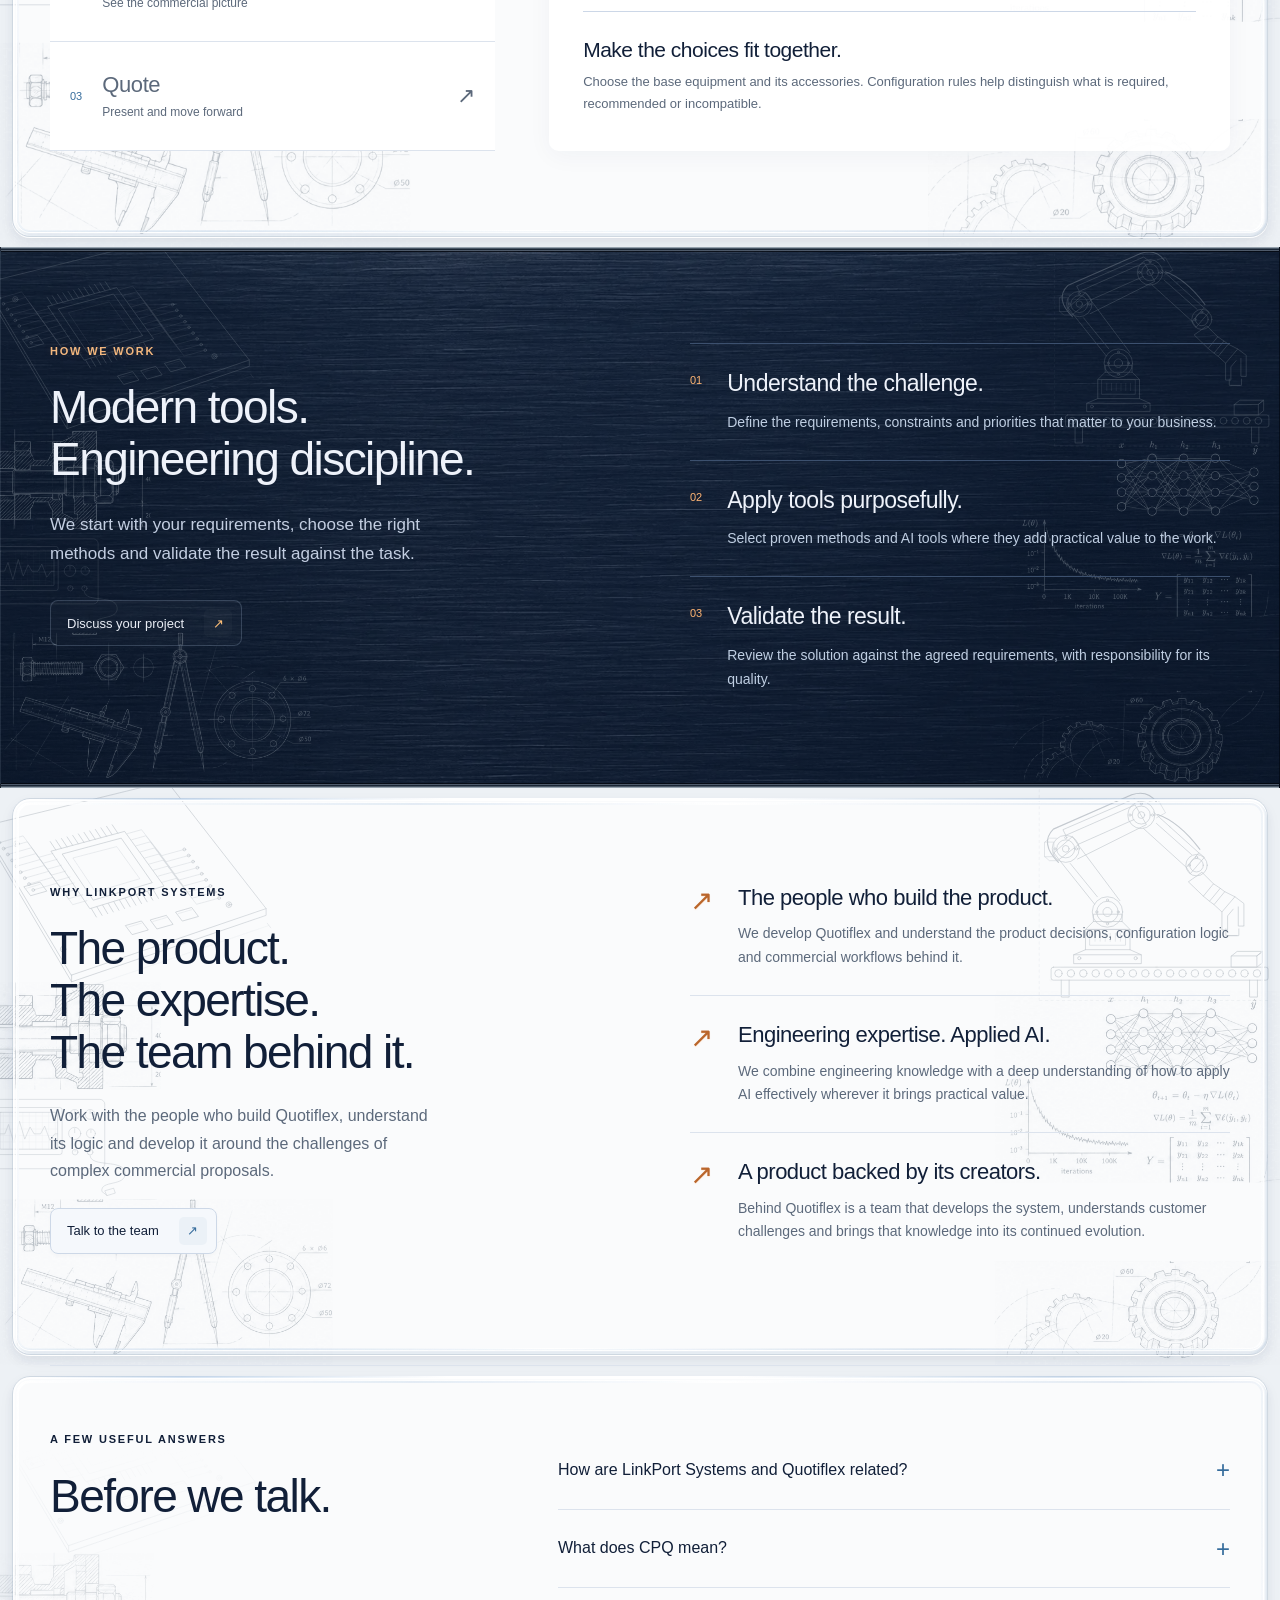
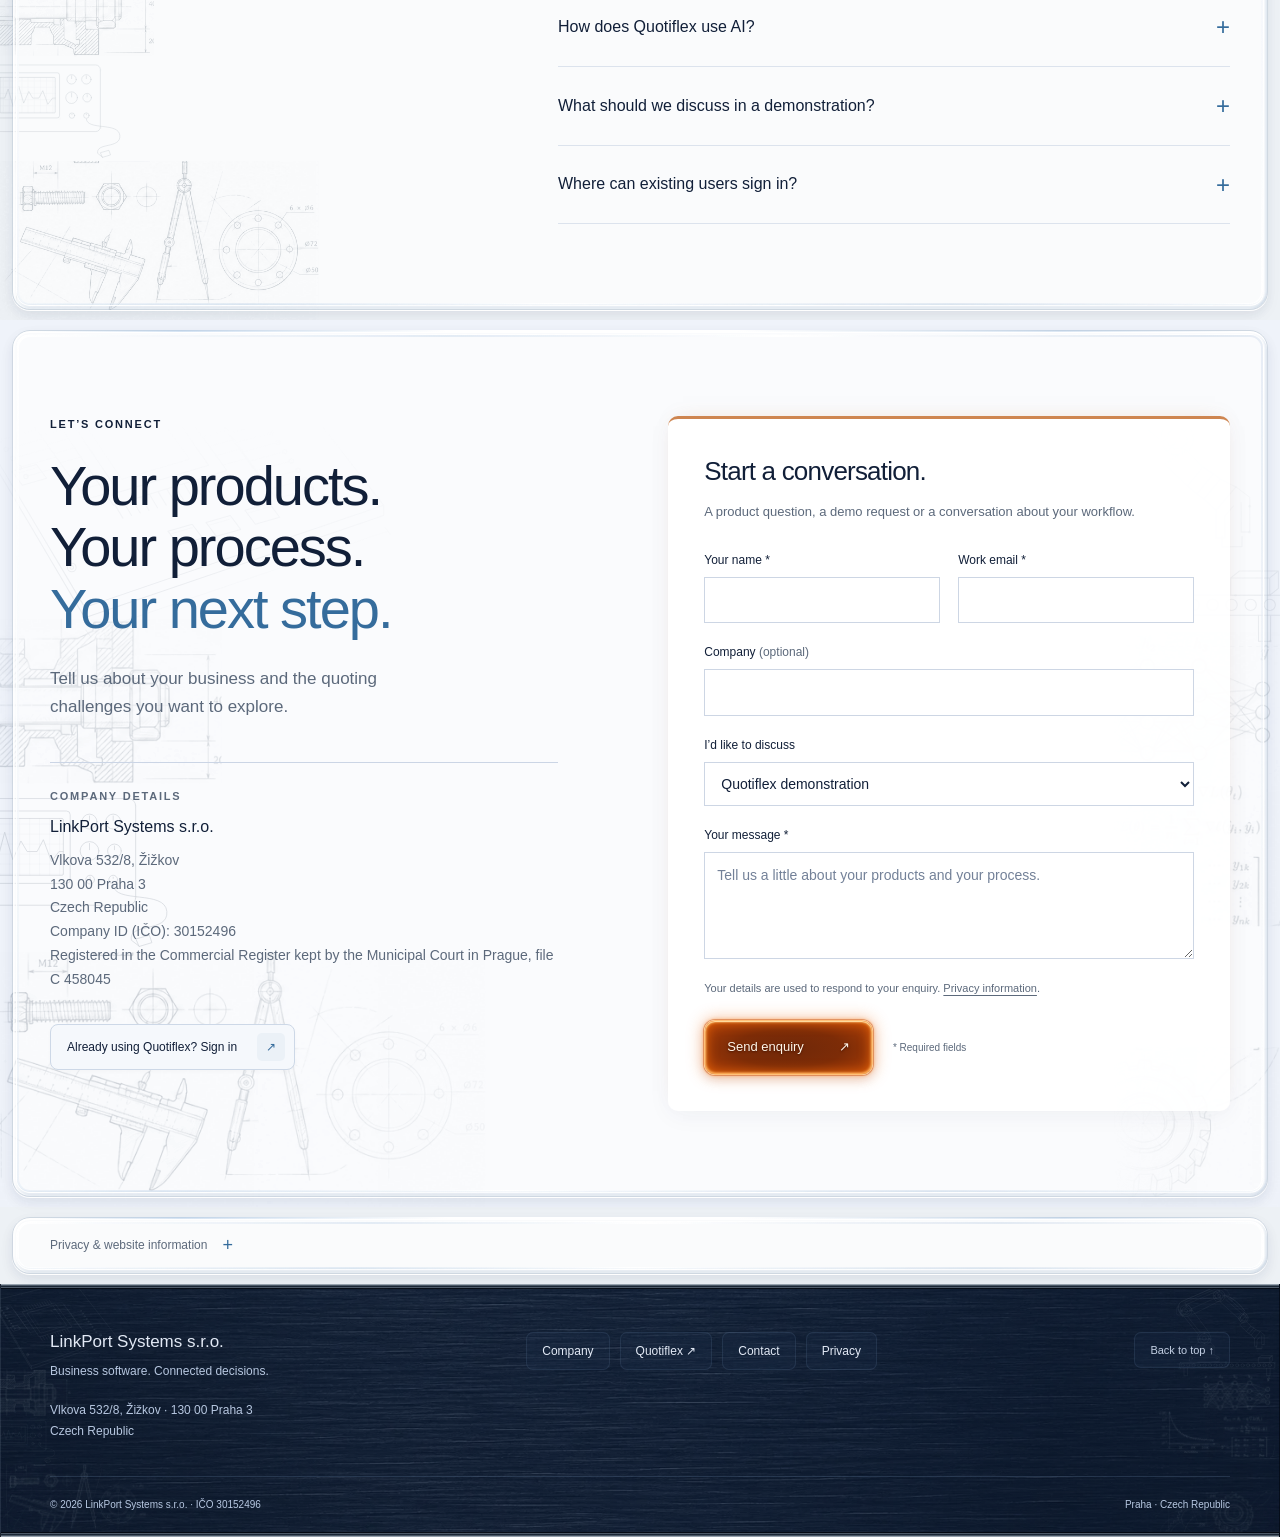
==== commit 32d4dbb3: "SEO: title, description, Open Graph, JSON-LD, registration details, Czech page at /cs - Title and me" ====
--- a/site/index.html
+++ b/site/index.html
@@ -3,14 +3,33 @@
 <head>
 <meta charset="utf-8">
 <meta name="viewport" content="width=device-width,initial-scale=1">
-<meta name="description" content="LinkPort Systems s.r.o. combines deep engineering expertise with practical command of AI. Our Quotiflex CPQ helps teams create commercial proposals with AI assistance and explore more effective solutions. Based in Prague.">
+<meta name="description" content="LinkPort Systems s.r.o. in Prague develops Quotiflex, CPQ software with AI for manufacturers, combining engineering expertise with applied AI.">
 <meta name="theme-color" content="#111f38">
 <link rel="canonical" href="https://linkport.cz/">
+<link rel="alternate" hreflang="en" href="https://linkport.cz/">
+<link rel="alternate" hreflang="cs" href="https://linkport.cz/cs">
+<link rel="alternate" hreflang="x-default" href="https://linkport.cz/">
+<meta property="og:type" content="website">
+<meta property="og:site_name" content="LinkPort Systems">
+<meta property="og:title" content="LinkPort Systems · CPQ software and applied AI, Prague">
+<meta property="og:description" content="LinkPort Systems s.r.o. in Prague develops Quotiflex, CPQ software with AI for manufacturers, combining engineering expertise with applied AI.">
+<meta property="og:url" content="https://linkport.cz/">
+<meta property="og:locale" content="en_US">
+<meta property="og:locale:alternate" content="cs_CZ">
+<meta property="og:image" content="https://linkport.cz/assets/og-image.jpg">
+<meta property="og:image:width" content="1200">
+<meta property="og:image:height" content="630">
+<meta property="og:image:alt" content="LinkPort Systems: Complex products. Clear decisions.">
+<meta name="twitter:card" content="summary_large_image">
+<link rel="icon" href="favicon.ico" sizes="32x32">
+<script type="application/ld+json">
+{"@context":"https://schema.org","@graph":[{"@type":"Organization","@id":"https://linkport.cz/#organization","name":"LinkPort Systems","legalName":"LinkPort Systems s.r.o.","url":"https://linkport.cz/","logo":{"@type":"ImageObject","url":"https://linkport.cz/assets/icon-192.png","width":192,"height":192},"image":"https://linkport.cz/assets/og-image.jpg","description":"LinkPort Systems s.r.o. develops Quotiflex, CPQ software with AI for manufacturers.","address":{"@type":"PostalAddress","streetAddress":"Vlkova 532/8","addressLocality":"Praha 3","postalCode":"130 00","addressCountry":"CZ"},"identifier":{"@type":"PropertyValue","propertyID":"IČO","value":"30152496"},"foundingDate":"2026-10-19","brand":{"@type":"Brand","name":"Quotiflex","url":"https://quotiflex.com/","logo":"https://quotiflex.com/img/logo-mark.png"}},{"@type":"WebSite","@id":"https://linkport.cz/#website","url":"https://linkport.cz/","name":"LinkPort Systems","inLanguage":["en","cs"],"publisher":{"@id":"https://linkport.cz/#organization"}},{"@type":"WebPage","@id":"https://linkport.cz/","url":"https://linkport.cz/","name":"LinkPort Systems · CPQ software and applied AI, Prague","description":"LinkPort Systems s.r.o. in Prague develops Quotiflex, CPQ software with AI for manufacturers, combining engineering expertise with applied AI.","inLanguage":"en","isPartOf":{"@id":"https://linkport.cz/#website"},"about":{"@id":"https://linkport.cz/#organization"},"primaryImageOfPage":{"@type":"ImageObject","url":"https://linkport.cz/assets/og-image.jpg"}}]}
+</script>
 <link rel="icon" type="image/png" sizes="32x32" href="favicon-32.png">
 <link rel="icon" type="image/png" sizes="192x192" href="assets/icon-192.png">
 <link rel="apple-touch-icon" href="assets/apple-touch-icon.png">
 <meta http-equiv="Content-Security-Policy" content="default-src 'self'; script-src 'self'; style-src 'self'; img-src 'self'; connect-src https://formspree.io; frame-src https://www.youtube-nocookie.com; base-uri 'none'; form-action 'none'; object-src 'none'">
-<title>LinkPort Systems — Complex products. Clear decisions.</title>
+<title>LinkPort Systems · CPQ software and applied AI, Prague</title>
 <link rel="stylesheet" href="styles.css?v=226294d9">
 <link rel="stylesheet" href="materials.css?v=3d571e49">
 <link rel="stylesheet" href="amber.css?v=4a8ba1db">
@@ -27,7 +46,7 @@
  <div class="header-inner shell">
   <a class="brand" href="#main" aria-label="LinkPort Systems, back to the top"><img src="assets/linkport-logo.webp?v=614a9159" width="430" height="304" alt="LinkPort Systems"></a>
   <button class="menu-toggle" type="button" aria-controls="navigation" aria-expanded="false"><span>Menu</span><span class="menu-symbol" aria-hidden="true">+</span></button>
-  <nav id="navigation" aria-label="Main navigation"><a href="#company">Company</a><a href="#quotiflex">Quotiflex CPQ</a><a href="#approach">Our approach</a><a class="nav-contact" href="#contact">Let’s talk <span aria-hidden="true">↗</span></a></nav>
+  <nav id="navigation" aria-label="Main navigation"><a href="#company">Company</a><a href="#quotiflex">Quotiflex CPQ</a><a href="#approach">Our approach</a><a class="nav-lang" href="cs" hreflang="cs" lang="cs">Česky</a><a class="nav-contact" href="#contact">Let’s talk <span aria-hidden="true">↗</span></a></nav>
  </div>
 </header>
 <main id="main">
@@ -112,11 +131,11 @@
   <details><summary>Where can existing users sign in?<span aria-hidden="true">+</span></summary><p>Existing users can <a href="https://app.quotiflex.com/" rel="noopener">sign in to the Quotiflex application</a> using the company name and login credentials provided by the Quotiflex system administrator after their company has been registered in the system.</p></details>
  </div></section>
  <section class="contact section" id="contact" aria-labelledby="contact-title"><div class="shell contact-layout">
-  <div class="contact-copy"><p class="eyebrow">LET’S CONNECT</p><h2 id="contact-title">Your products.<br>Your process.<br><span>Your next step.</span></h2><p>Tell us about your business and the quoting challenges you want to explore.</p><div class="registered-address"><span class="label">COMPANY DETAILS</span><strong>LinkPort Systems s.r.o.</strong><address>Vlková 532/8, Žižkov<br>130 00 Praha<br>Czech Republic</address></div><a class="text-link" href="https://app.quotiflex.com/" rel="noopener">Already using Quotiflex? Sign in <span aria-hidden="true">↗</span></a></div>
+  <div class="contact-copy"><p class="eyebrow">LET’S CONNECT</p><h2 id="contact-title">Your products.<br>Your process.<br><span>Your next step.</span></h2><p>Tell us about your business and the quoting challenges you want to explore.</p><div class="registered-address"><span class="label">COMPANY DETAILS</span><strong>LinkPort Systems s.r.o.</strong><address>Vlkova 532/8, Žižkov<br>130 00 Praha 3<br>Czech Republic<br>Company ID (IČO): 30152496<br>Registered in the Commercial Register kept by the Municipal Court in Prague, file C 458045</address></div><a class="text-link" href="https://app.quotiflex.com/" rel="noopener">Already using Quotiflex? Sign in <span aria-hidden="true">↗</span></a></div>
   <form id="contact-form" novalidate aria-labelledby="form-title"><h3 id="form-title">Start a conversation.</h3><p class="form-intro">A product question, a demo request or a conversation about your workflow.</p><div class="form-grid"><div class="field"><label for="contact-name">Your name <span aria-hidden="true">*</span></label><input id="contact-name" name="name" autocomplete="name" required maxlength="150" aria-describedby="name-error"><span class="field-error" id="name-error" hidden>Please enter your name.</span></div><div class="field"><label for="contact-email">Work email <span aria-hidden="true">*</span></label><input id="contact-email" name="email" type="email" autocomplete="email" required maxlength="254" aria-describedby="email-error"><span class="field-error" id="email-error" hidden>Please enter a valid email address.</span></div></div><div class="field"><label for="contact-company">Company <span class="optional">(optional)</span></label><input id="contact-company" name="company" autocomplete="organization" maxlength="200"></div><div class="field"><label for="contact-topic">I’d like to discuss</label><select id="contact-topic" name="topic"><option>Quotiflex demonstration</option><option>Product capabilities</option><option>Company enquiry</option><option>Something else</option></select></div><div class="field"><label for="contact-message">Your message <span aria-hidden="true">*</span></label><textarea id="contact-message" name="message" rows="4" required maxlength="4000" aria-describedby="message-error" placeholder="Tell us a little about your products and your process."></textarea><span class="field-error" id="message-error" hidden>Please enter a message.</span></div><div class="honeypot" aria-hidden="true"><label for="website">Leave this field empty</label><input id="website" name="_gotcha" tabindex="-1" autocomplete="off"></div><p class="form-privacy">Your details are used to respond to your enquiry. <a href="#privacy">Privacy information</a>.</p><div class="form-submit"><button class="button button-dark" type="submit">Send enquiry <span aria-hidden="true">↗</span></button><span class="required-note">* Required fields</span></div><p id="form-status" class="form-status" role="status" aria-live="polite"></p><noscript><p>Enable JavaScript to send this form, or visit <a href="https://quotiflex.com/#contact">the Quotiflex contact page</a>.</p></noscript></form>
  </div></section>
- <section class="privacy shell" id="privacy" aria-labelledby="privacy-title"><details><summary id="privacy-title">Privacy & website information <span aria-hidden="true">+</span></summary><div><p>LinkPort Systems s.r.o., Vlková 532/8, Žižkov, 130 00 Praha, Czech Republic, is responsible for the personal information you submit through this contact form. We use your name, email address, optional company name and message to respond to your enquiry.</p><p>For questions about your submitted information or to request its deletion, please contact us using the form above.</p><p>A video on this page plays from YouTube in privacy-enhanced mode (youtube-nocookie.com), and only once you press play; nothing is requested from YouTube before that. YouTube's privacy policy then applies to the video.</p><p>Links on this page may take you to external websites with their own privacy practices.</p></div></details></section>
+ <section class="privacy shell" id="privacy" aria-labelledby="privacy-title"><details><summary id="privacy-title">Privacy & website information <span aria-hidden="true">+</span></summary><div><p>LinkPort Systems s.r.o., Vlkova 532/8, Žižkov, 130 00 Praha 3, Czech Republic, Company ID (IČO) 30152496, is responsible for the personal information you submit through this contact form. We use your name, email address, optional company name and message to respond to your enquiry.</p><p>For questions about your submitted information or to request its deletion, please contact us using the form above.</p><p>A video on this page plays from YouTube in privacy-enhanced mode (youtube-nocookie.com), and only once you press play; nothing is requested from YouTube before that. YouTube's privacy policy then applies to the video.</p><p>Links on this page may take you to external websites with their own privacy practices.</p></div></details></section>
 </main>
-<footer class="site-footer"><div class="shell footer-top"><div><strong>LinkPort Systems s.r.o.</strong><p>Business software. Connected decisions.</p><address class="footer-address">Vlková 532/8, Žižkov · 130 00 Praha<br>Czech Republic</address></div><nav aria-label="Footer navigation"><a href="#company">Company</a><a href="https://quotiflex.com/" rel="noopener">Quotiflex ↗</a><a href="#contact">Contact</a><a href="#privacy">Privacy</a></nav><a href="#main" class="back-top">Back to top ↑</a></div><div class="shell footer-bottom"><span>© <span id="year">2026</span> LinkPort Systems s.r.o.</span><span>Praha · Czech Republic</span></div></footer>
+<footer class="site-footer"><div class="shell footer-top"><div><strong>LinkPort Systems s.r.o.</strong><p>Business software. Connected decisions.</p><address class="footer-address">Vlkova 532/8, Žižkov · 130 00 Praha 3<br>Czech Republic</address></div><nav aria-label="Footer navigation"><a href="#company">Company</a><a href="https://quotiflex.com/" rel="noopener">Quotiflex ↗</a><a href="#contact">Contact</a><a href="#privacy">Privacy</a></nav><a href="#main" class="back-top">Back to top ↑</a></div><div class="shell footer-bottom"><span>© <span id="year">2026</span> LinkPort Systems s.r.o. · IČO 30152496</span><span>Praha · Czech Republic</span></div></footer>
 </body>
 </html>
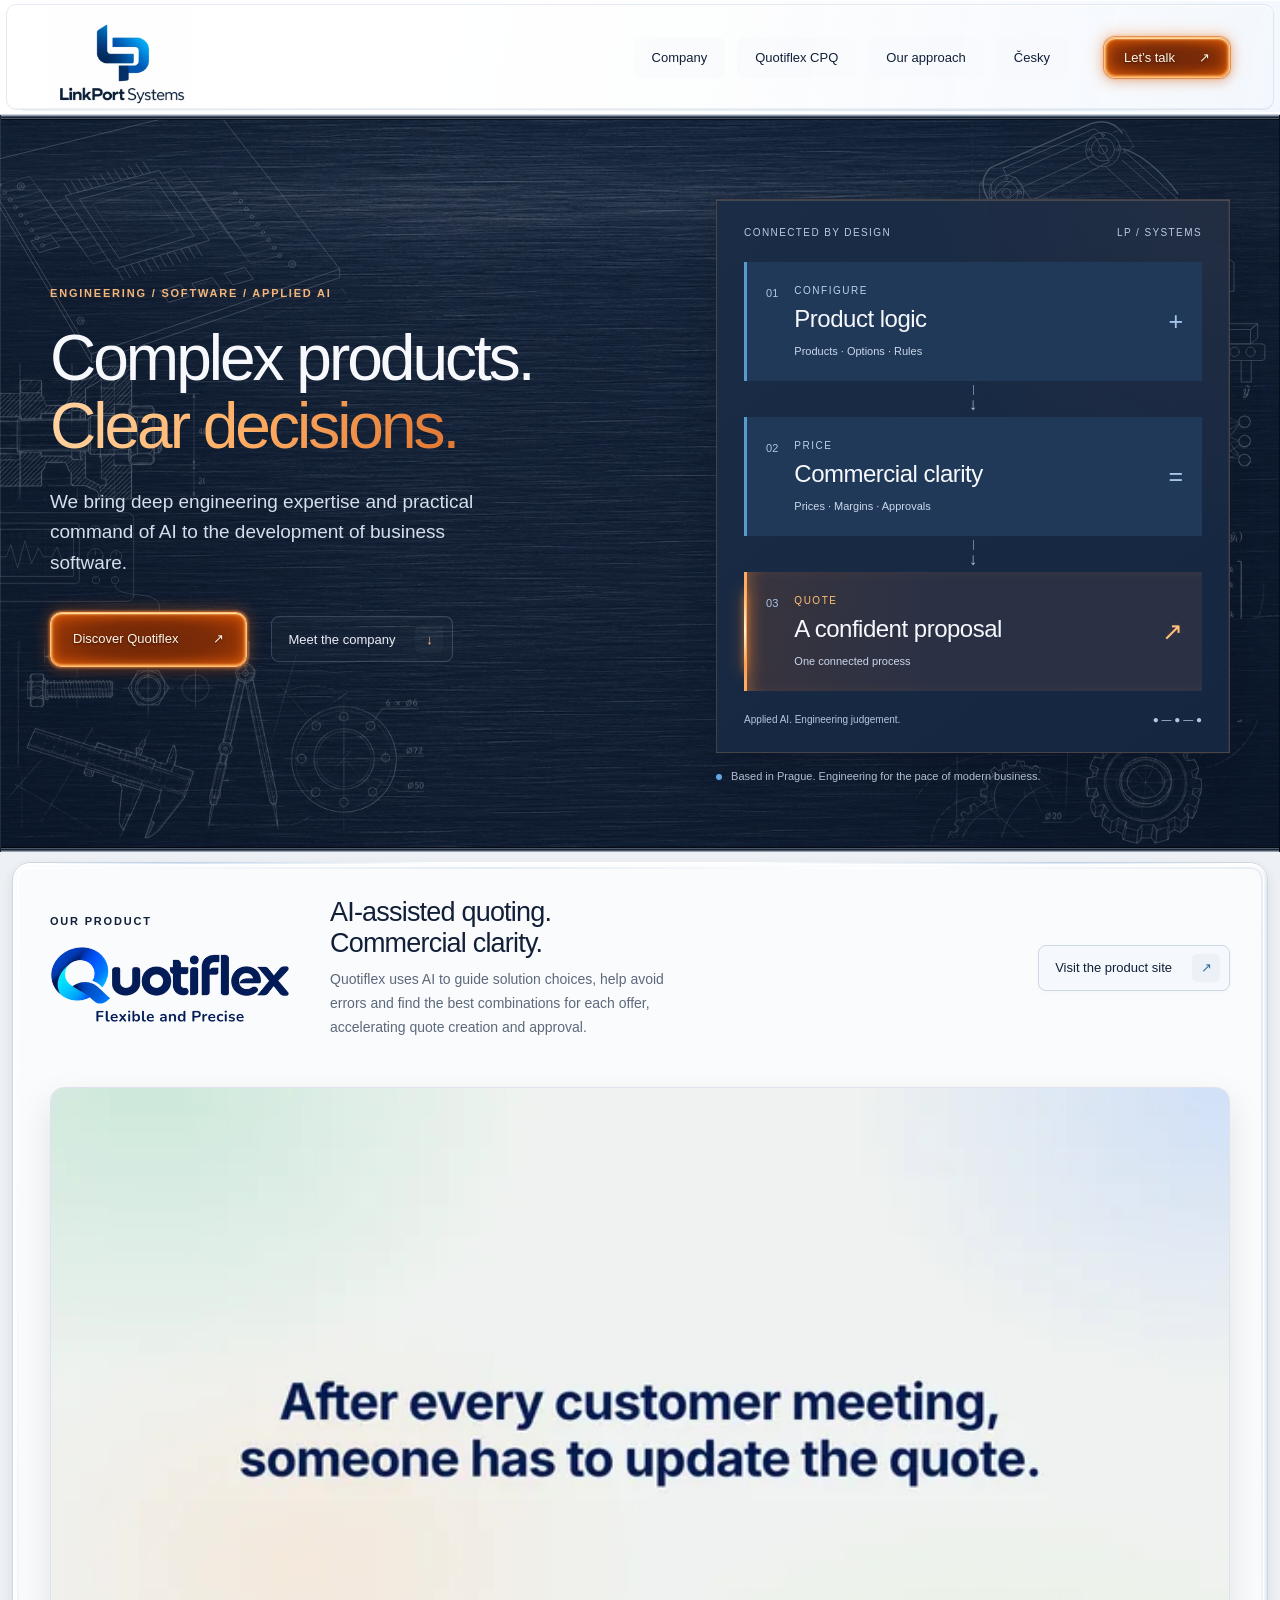
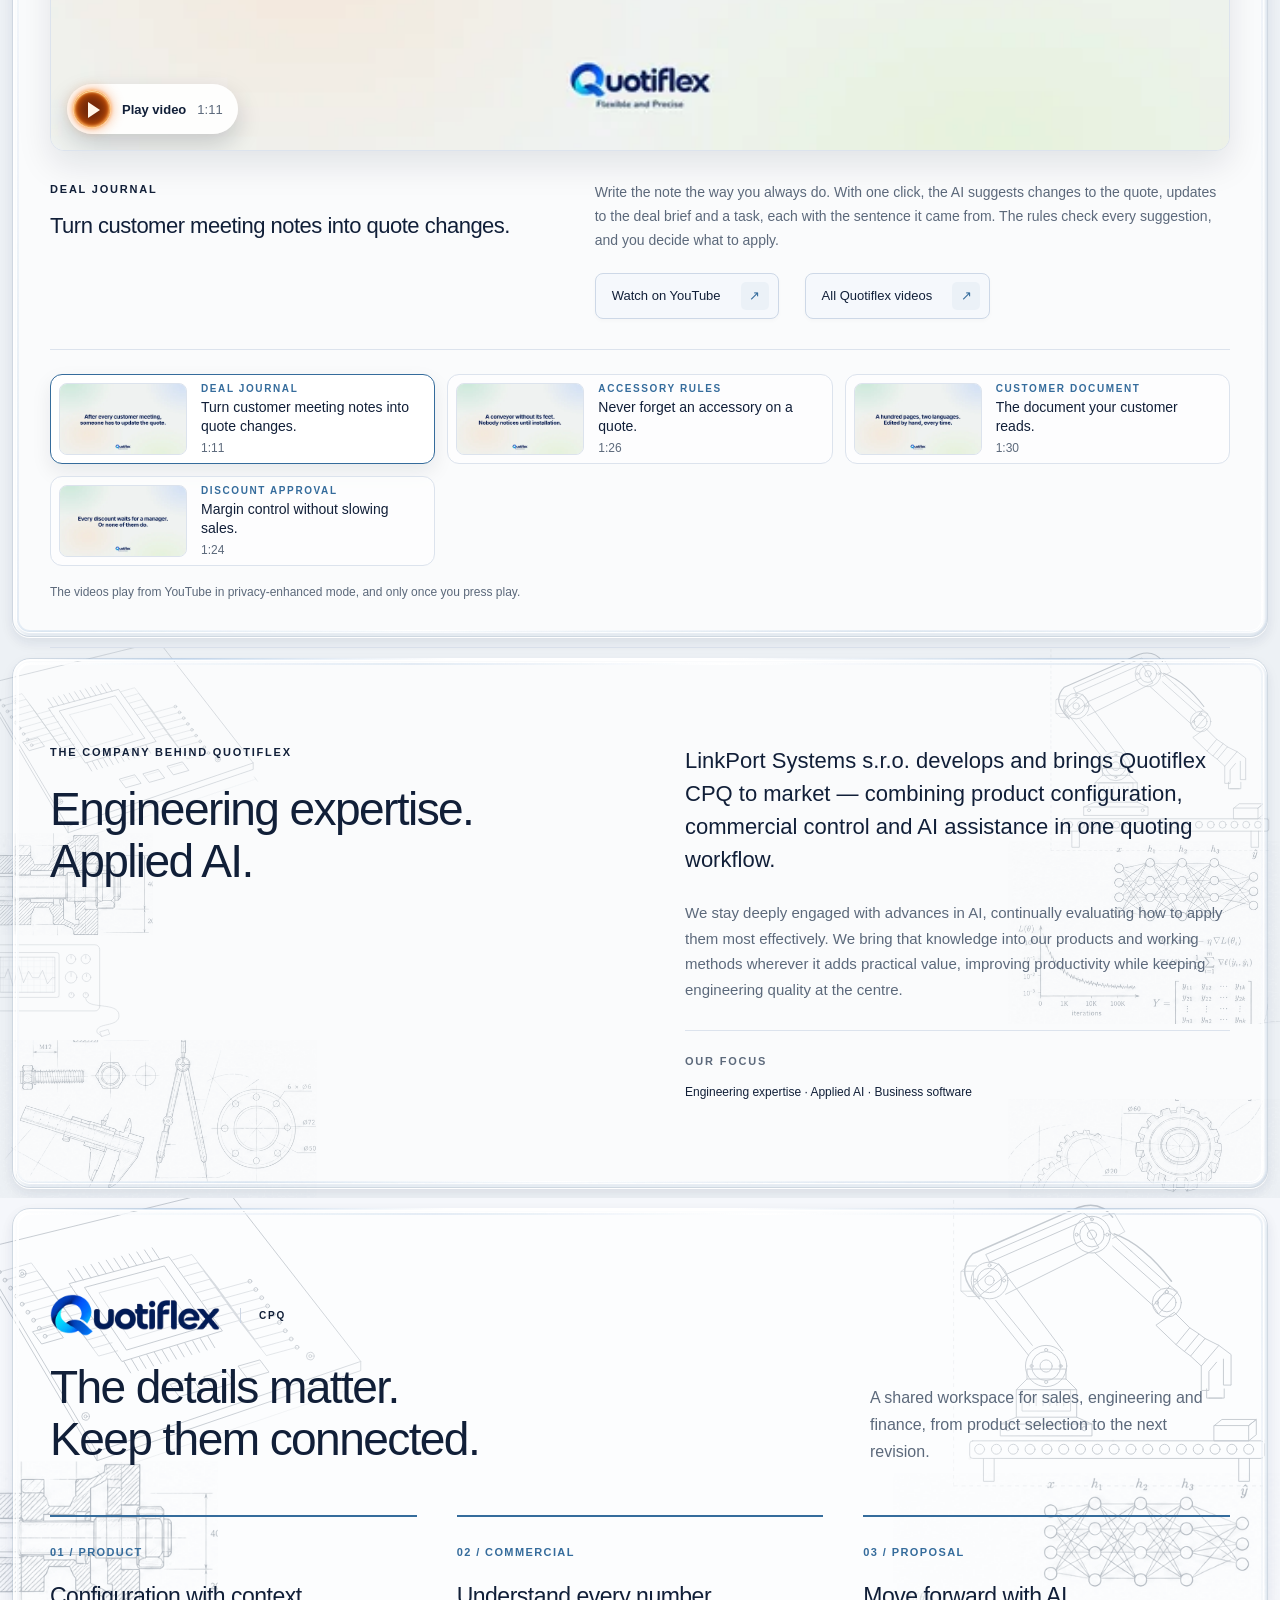
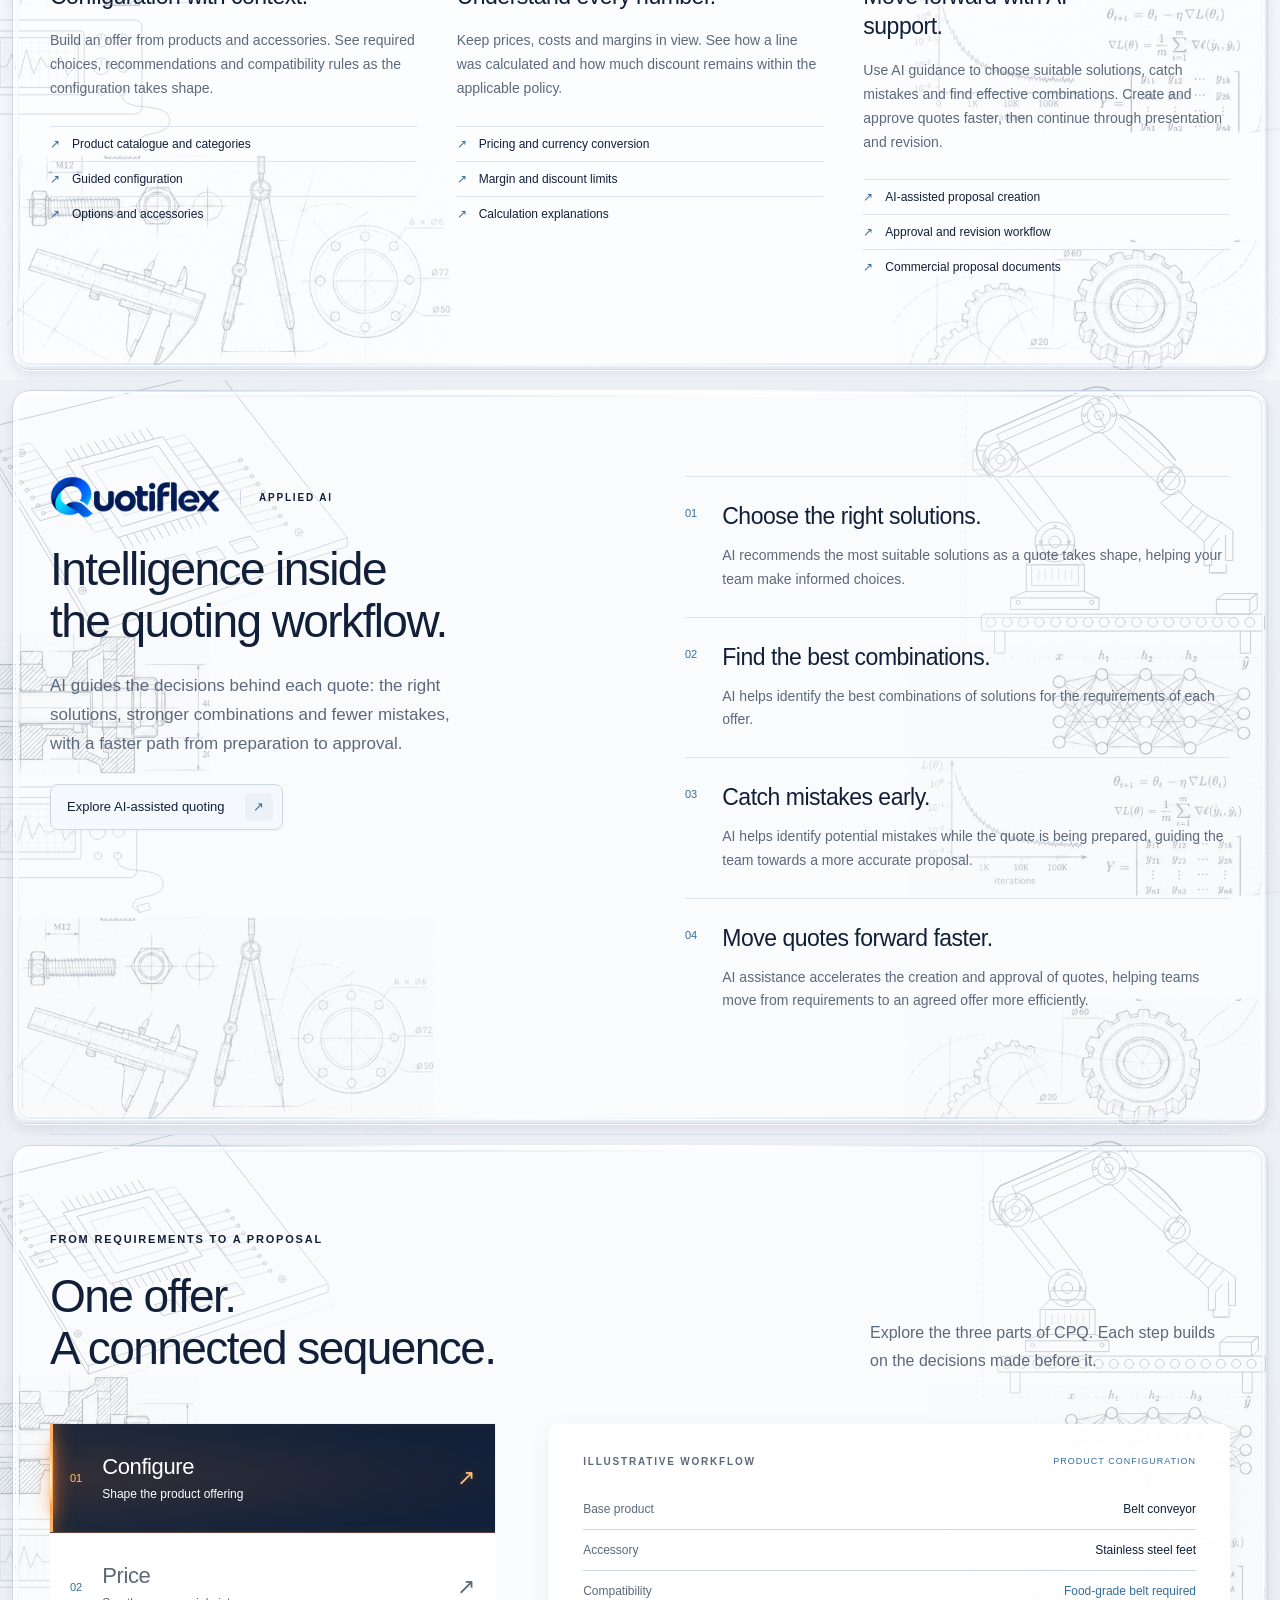
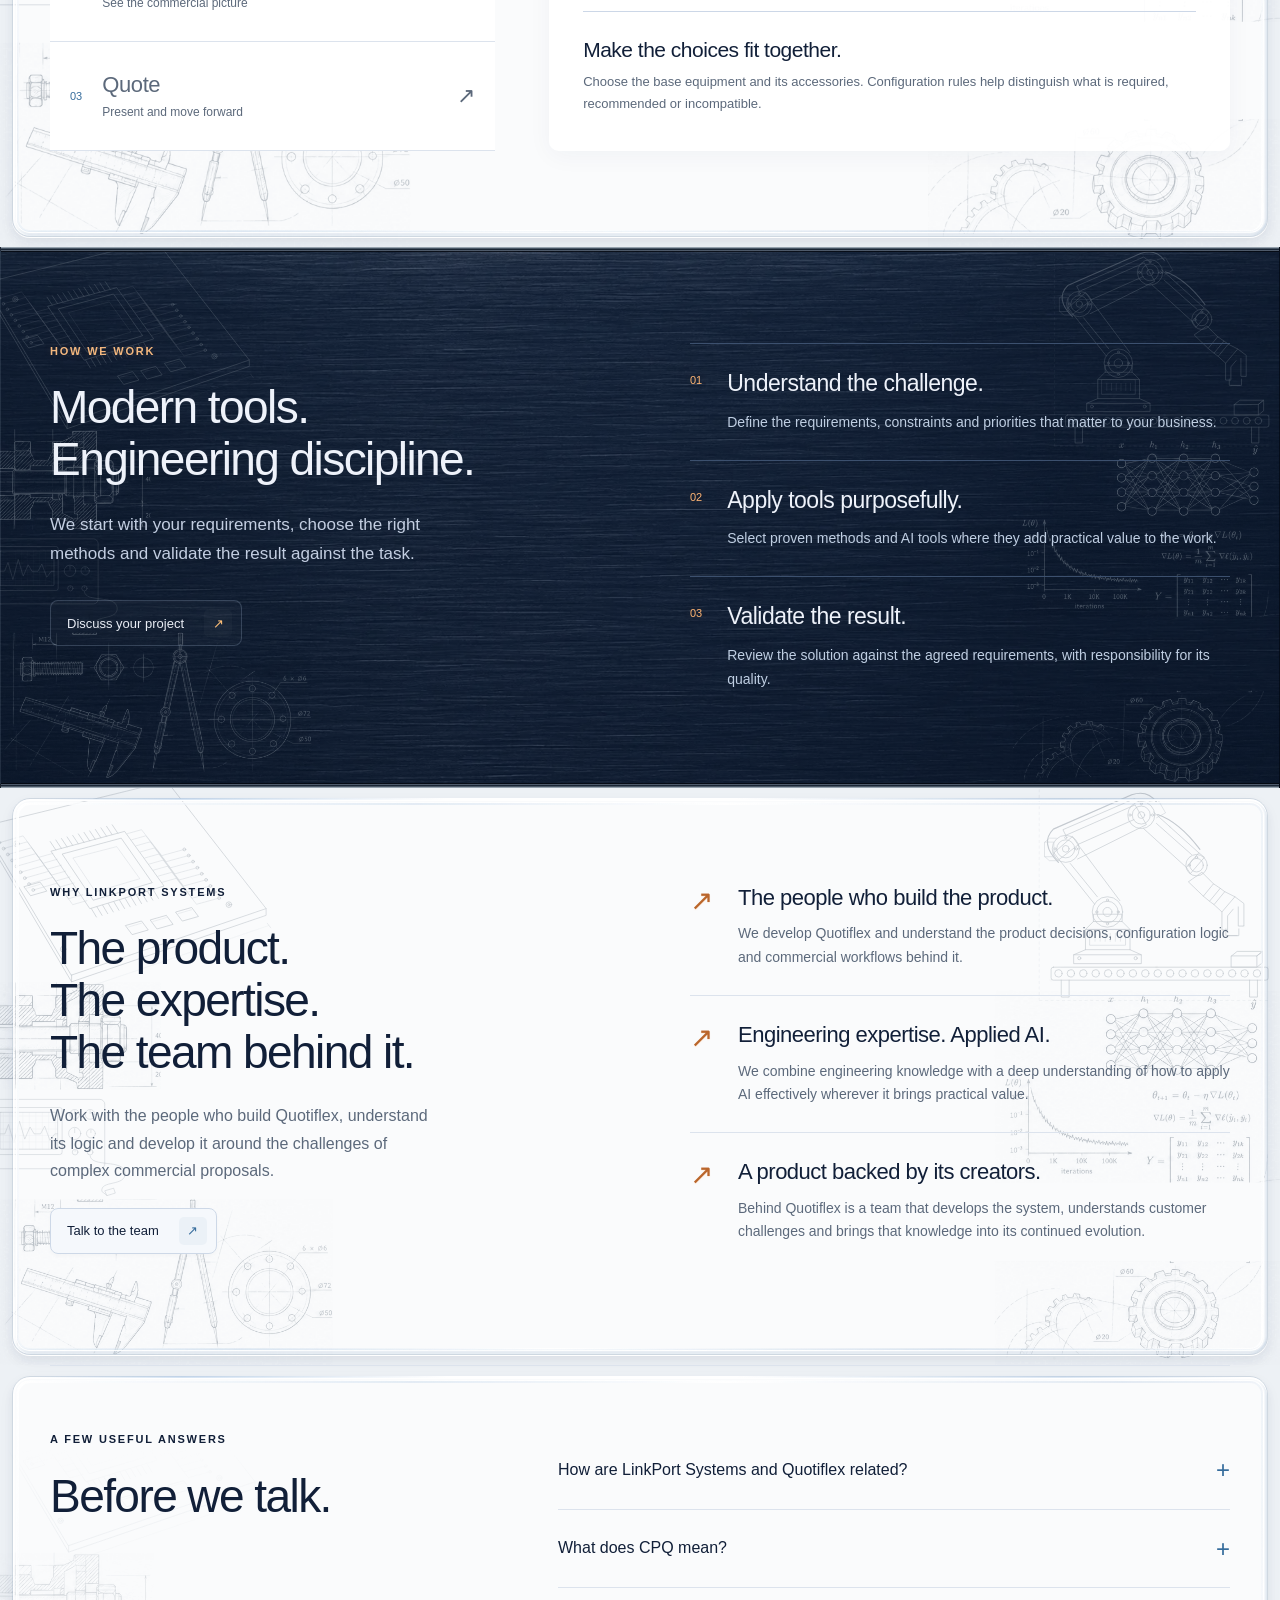
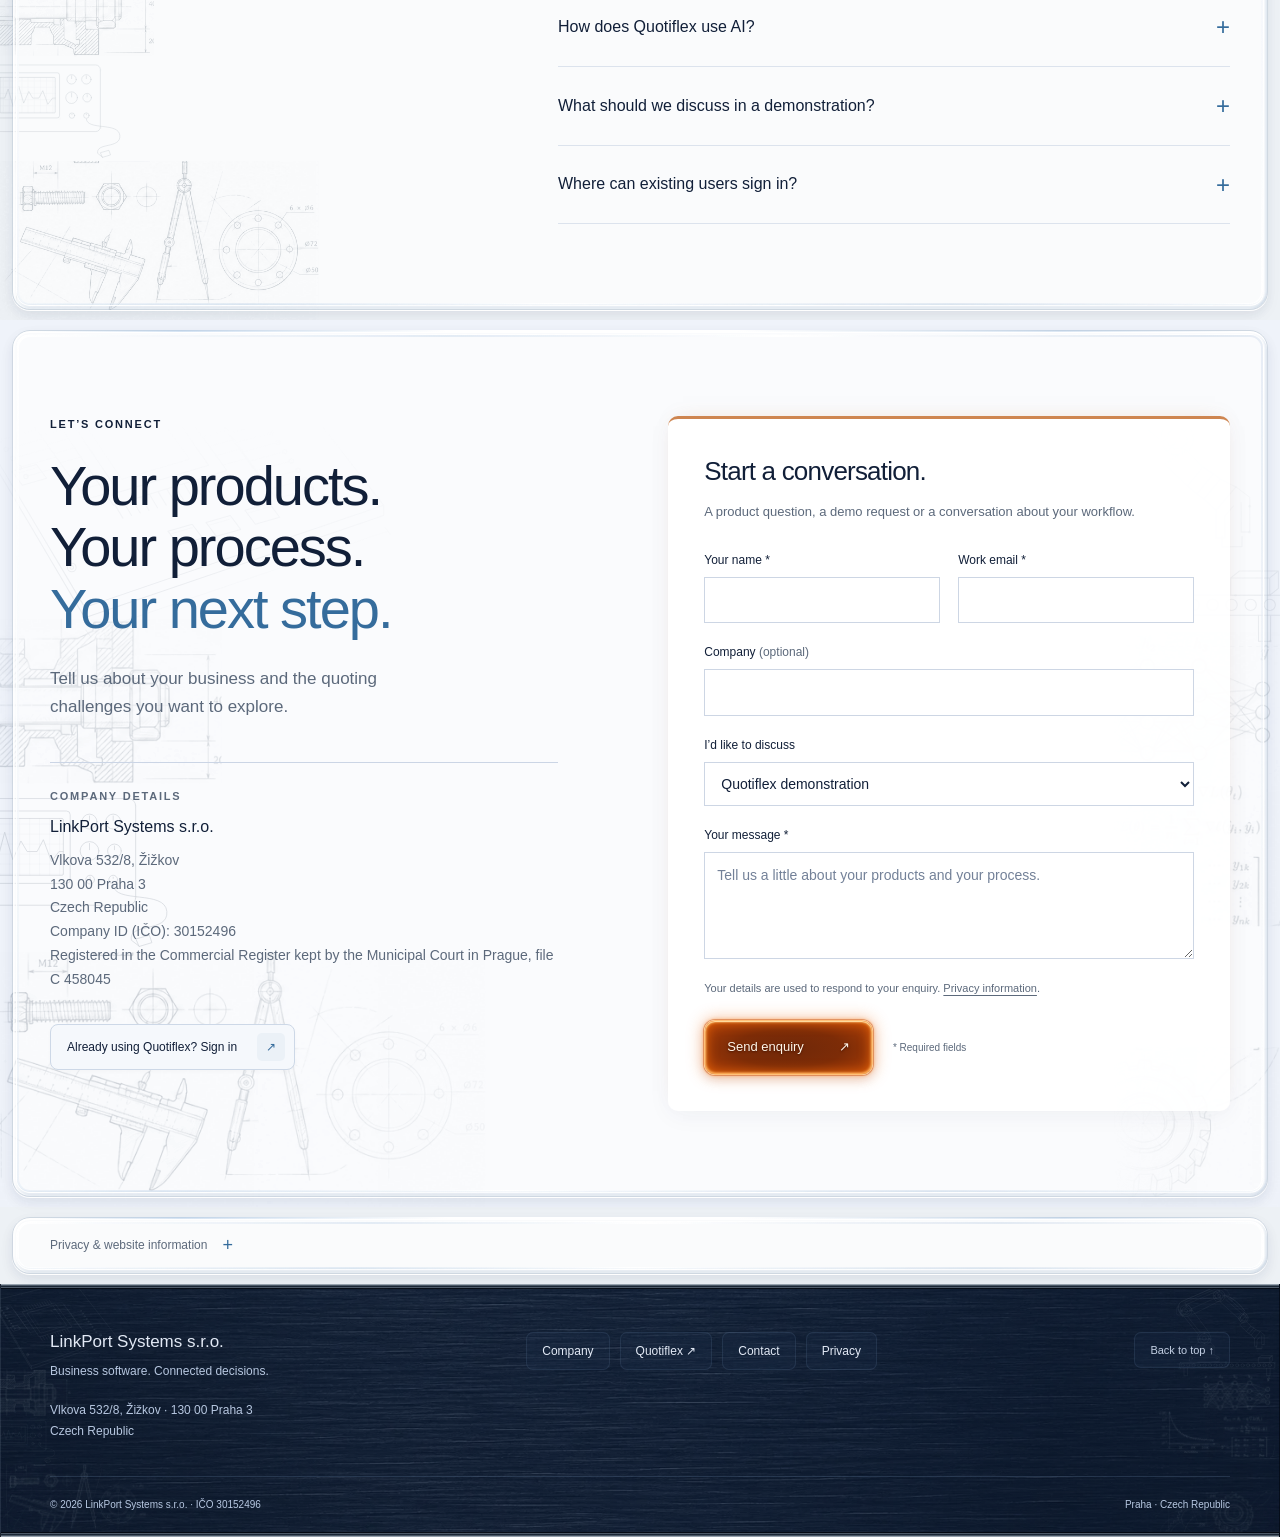
==== commit 1f734b79: "Add LinkedIn and Crunchbase profiles to sameAs and llms.txt" ====
--- a/site/index.html
+++ b/site/index.html
@@ -23,7 +23,7 @@
 <meta name="twitter:card" content="summary_large_image">
 <link rel="icon" href="favicon.ico" sizes="32x32">
 <script type="application/ld+json">
-{"@context":"https://schema.org","@graph":[{"@type":"Organization","@id":"https://linkport.cz/#organization","name":"LinkPort Systems","legalName":"LinkPort Systems s.r.o.","url":"https://linkport.cz/","logo":{"@type":"ImageObject","url":"https://linkport.cz/assets/icon-192.png","width":192,"height":192},"image":"https://linkport.cz/assets/og-image.jpg","description":"LinkPort Systems s.r.o. develops Quotiflex, CPQ software with AI for manufacturers.","address":{"@type":"PostalAddress","streetAddress":"Vlkova 532/8","addressLocality":"Praha 3","postalCode":"130 00","addressCountry":"CZ"},"identifier":{"@type":"PropertyValue","propertyID":"IČO","value":"30152496"},"foundingDate":"2026-10-19","brand":{"@type":"Brand","name":"Quotiflex","url":"https://quotiflex.com/","logo":"https://quotiflex.com/img/logo-mark.png"}},{"@type":"WebSite","@id":"https://linkport.cz/#website","url":"https://linkport.cz/","name":"LinkPort Systems","inLanguage":["en","cs"],"publisher":{"@id":"https://linkport.cz/#organization"}},{"@type":"WebPage","@id":"https://linkport.cz/","url":"https://linkport.cz/","name":"LinkPort Systems · CPQ software and applied AI, Prague","description":"LinkPort Systems s.r.o. in Prague develops Quotiflex, CPQ software with AI for manufacturers, combining engineering expertise with applied AI.","inLanguage":"en","isPartOf":{"@id":"https://linkport.cz/#website"},"about":{"@id":"https://linkport.cz/#organization"},"primaryImageOfPage":{"@type":"ImageObject","url":"https://linkport.cz/assets/og-image.jpg"}}]}
+{"@context":"https://schema.org","@graph":[{"@type":"Organization","@id":"https://linkport.cz/#organization","name":"LinkPort Systems","legalName":"LinkPort Systems s.r.o.","url":"https://linkport.cz/","logo":{"@type":"ImageObject","url":"https://linkport.cz/assets/icon-192.png","width":192,"height":192},"image":"https://linkport.cz/assets/og-image.jpg","description":"LinkPort Systems s.r.o. develops Quotiflex, CPQ software with AI for manufacturers.","address":{"@type":"PostalAddress","streetAddress":"Vlkova 532/8","addressLocality":"Praha 3","postalCode":"130 00","addressCountry":"CZ"},"identifier":{"@type":"PropertyValue","propertyID":"IČO","value":"30152496"},"foundingDate":"2026-10-19","brand":{"@type":"Brand","name":"Quotiflex","url":"https://quotiflex.com/","logo":"https://quotiflex.com/img/logo-mark.png"},"sameAs":["https://www.linkedin.com/company/linkport-systems/","https://www.crunchbase.com/organization/linkport-systems"]},{"@type":"WebSite","@id":"https://linkport.cz/#website","url":"https://linkport.cz/","name":"LinkPort Systems","inLanguage":["en","cs"],"publisher":{"@id":"https://linkport.cz/#organization"}},{"@type":"WebPage","@id":"https://linkport.cz/","url":"https://linkport.cz/","name":"LinkPort Systems · CPQ software and applied AI, Prague","description":"LinkPort Systems s.r.o. in Prague develops Quotiflex, CPQ software with AI for manufacturers, combining engineering expertise with applied AI.","inLanguage":"en","isPartOf":{"@id":"https://linkport.cz/#website"},"about":{"@id":"https://linkport.cz/#organization"},"primaryImageOfPage":{"@type":"ImageObject","url":"https://linkport.cz/assets/og-image.jpg"}}]}
 </script>
 <link rel="icon" type="image/png" sizes="32x32" href="favicon-32.png">
 <link rel="icon" type="image/png" sizes="192x192" href="assets/icon-192.png">
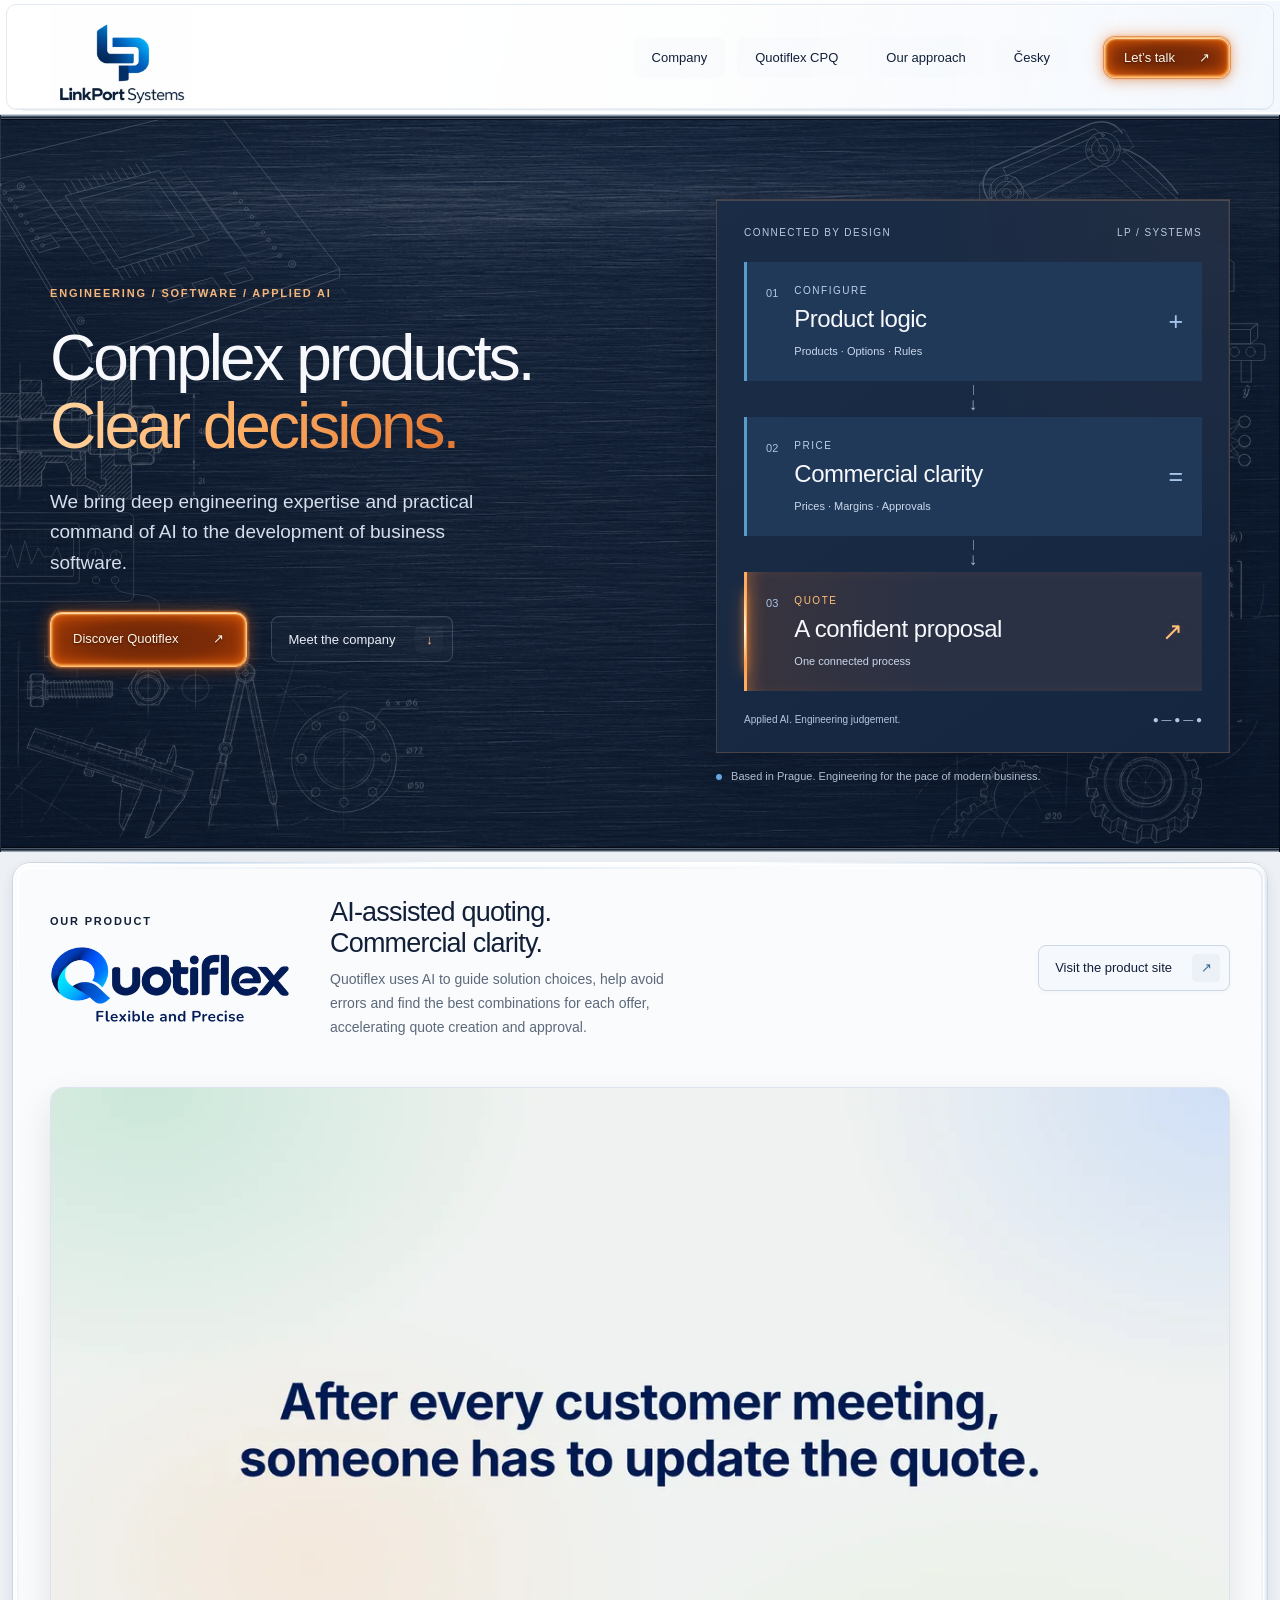
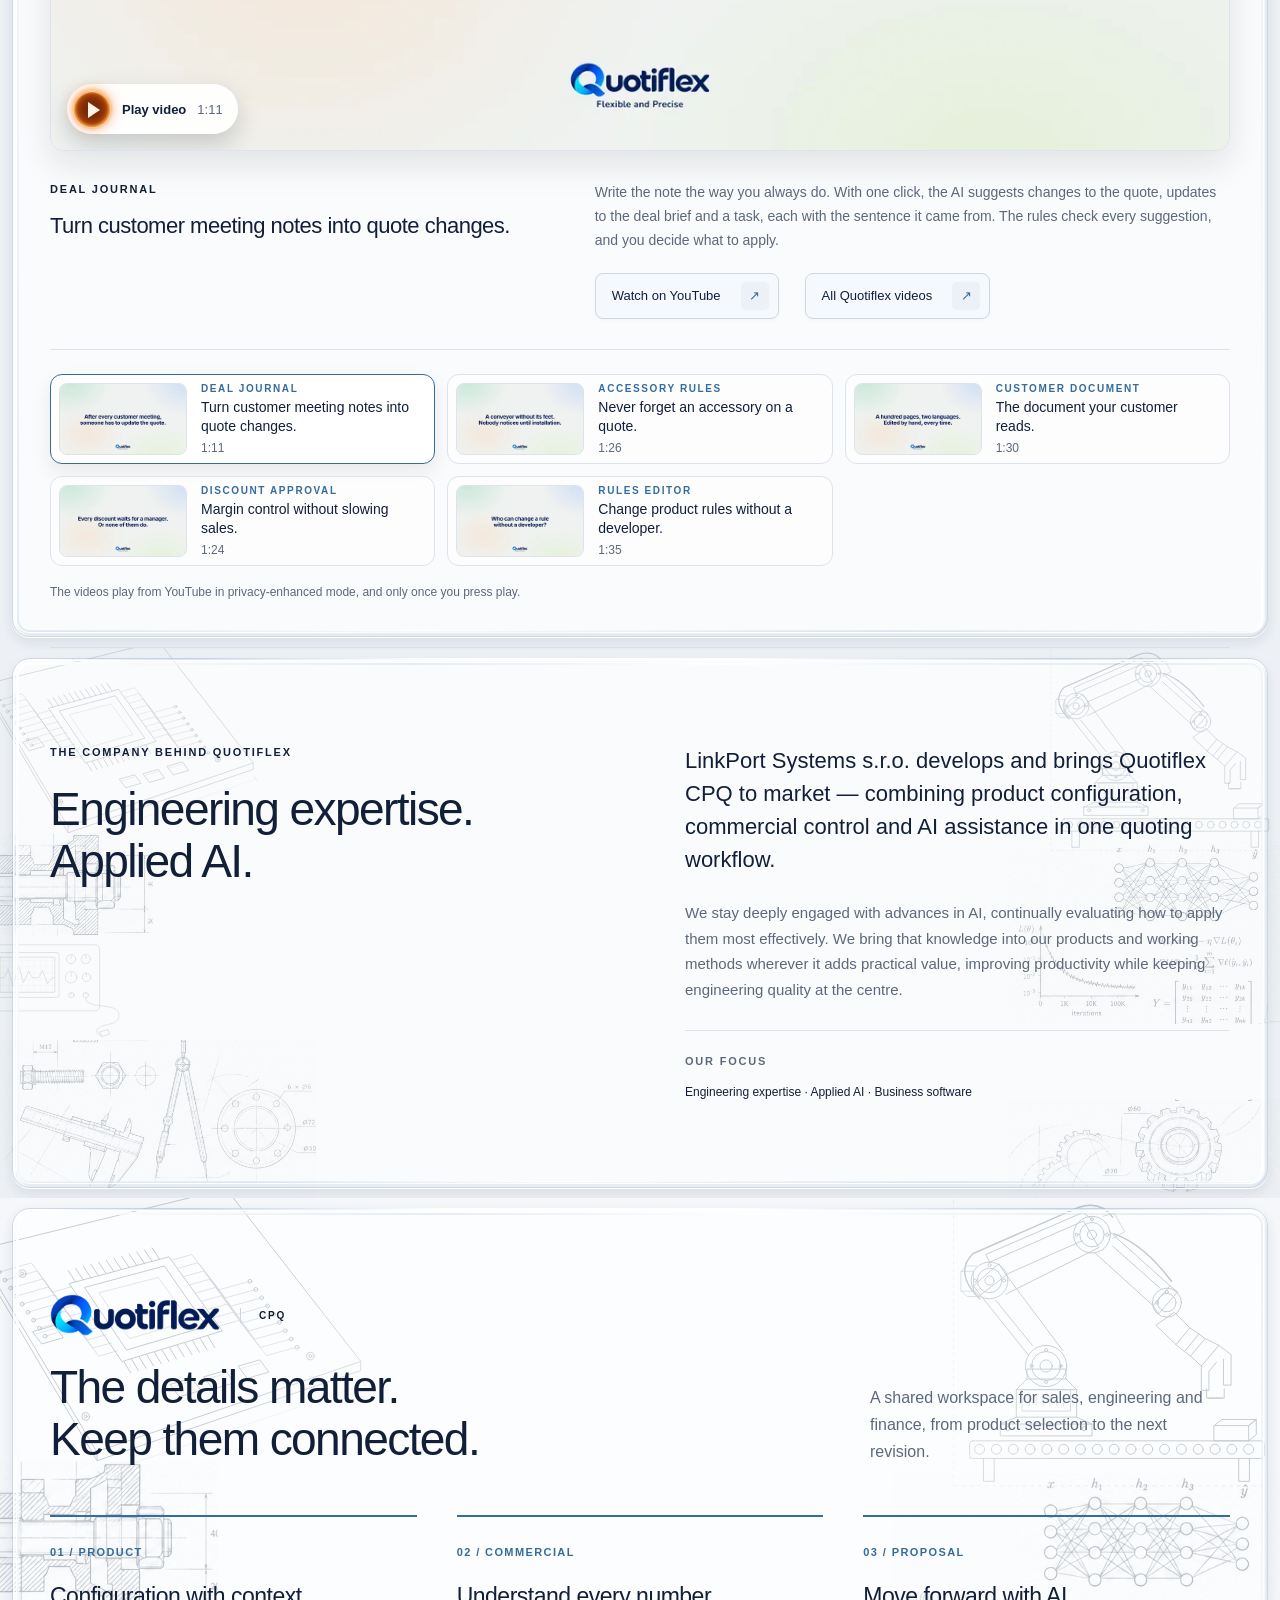
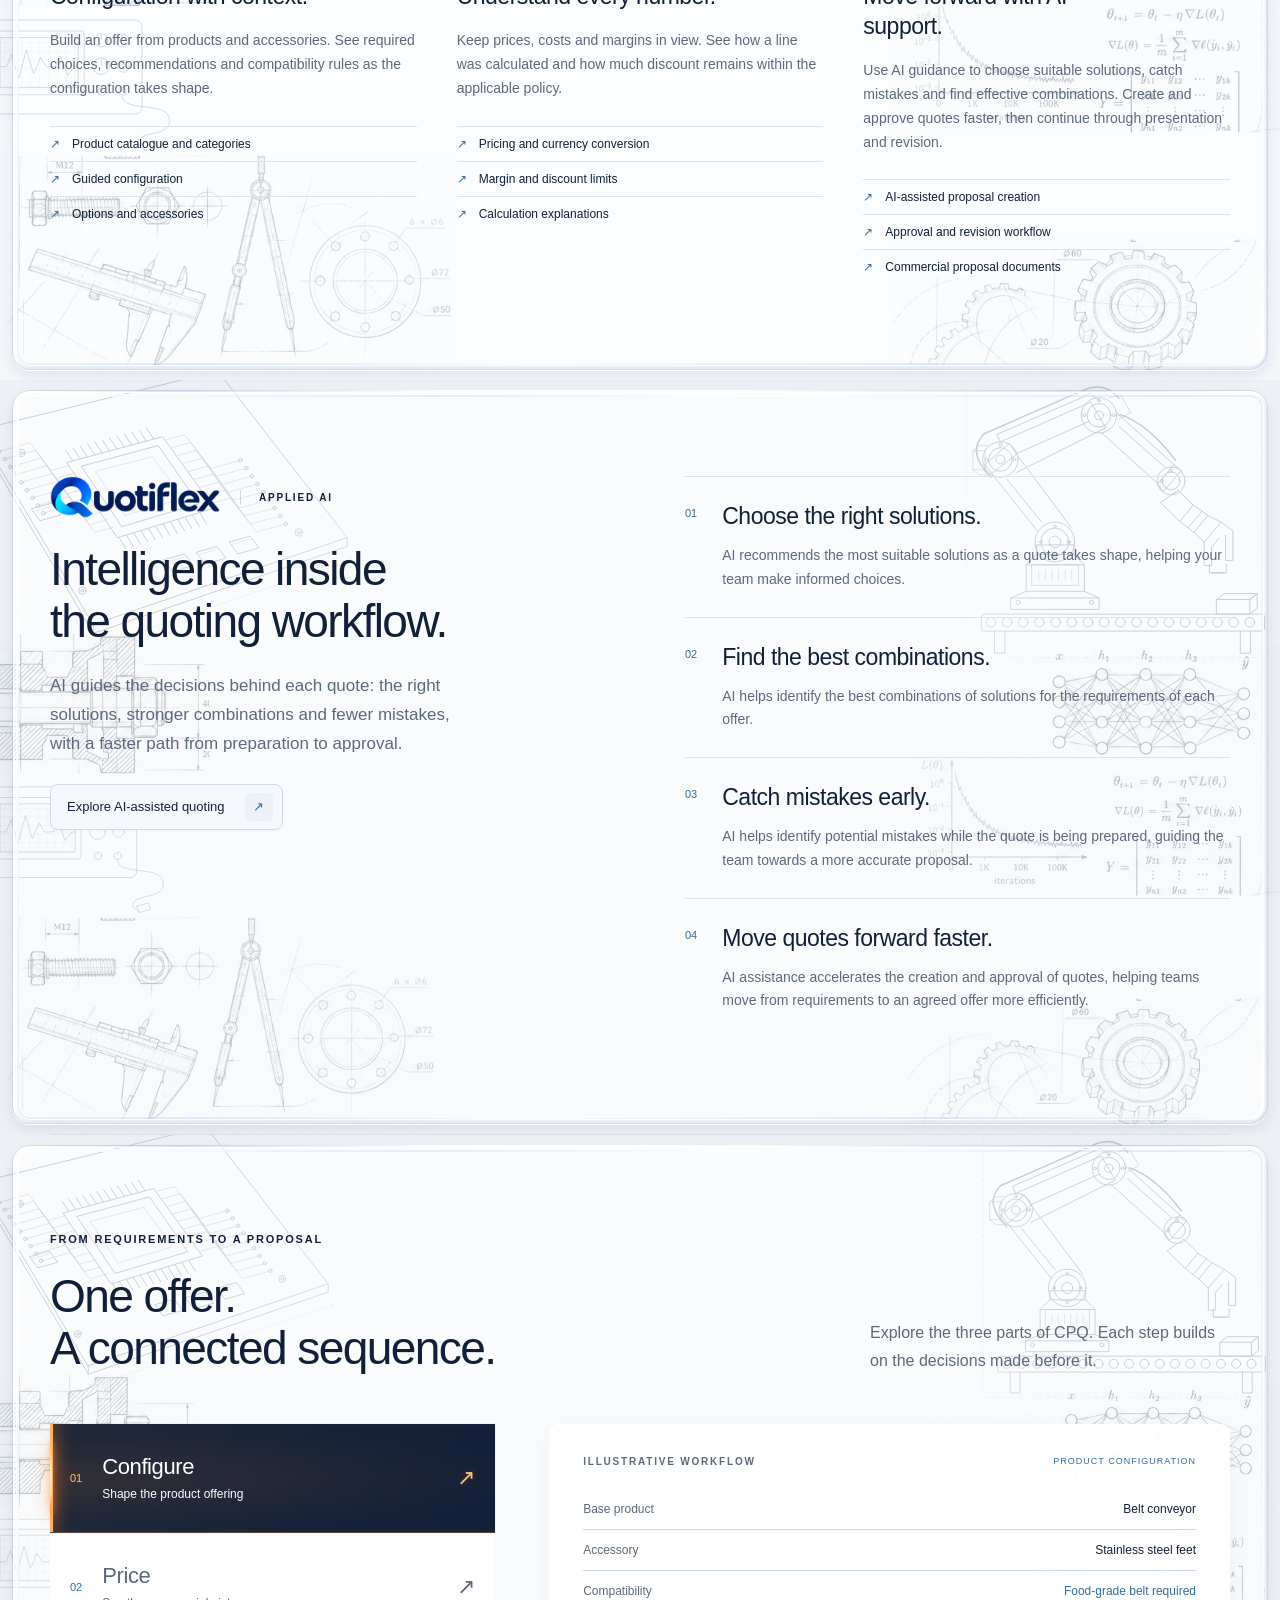
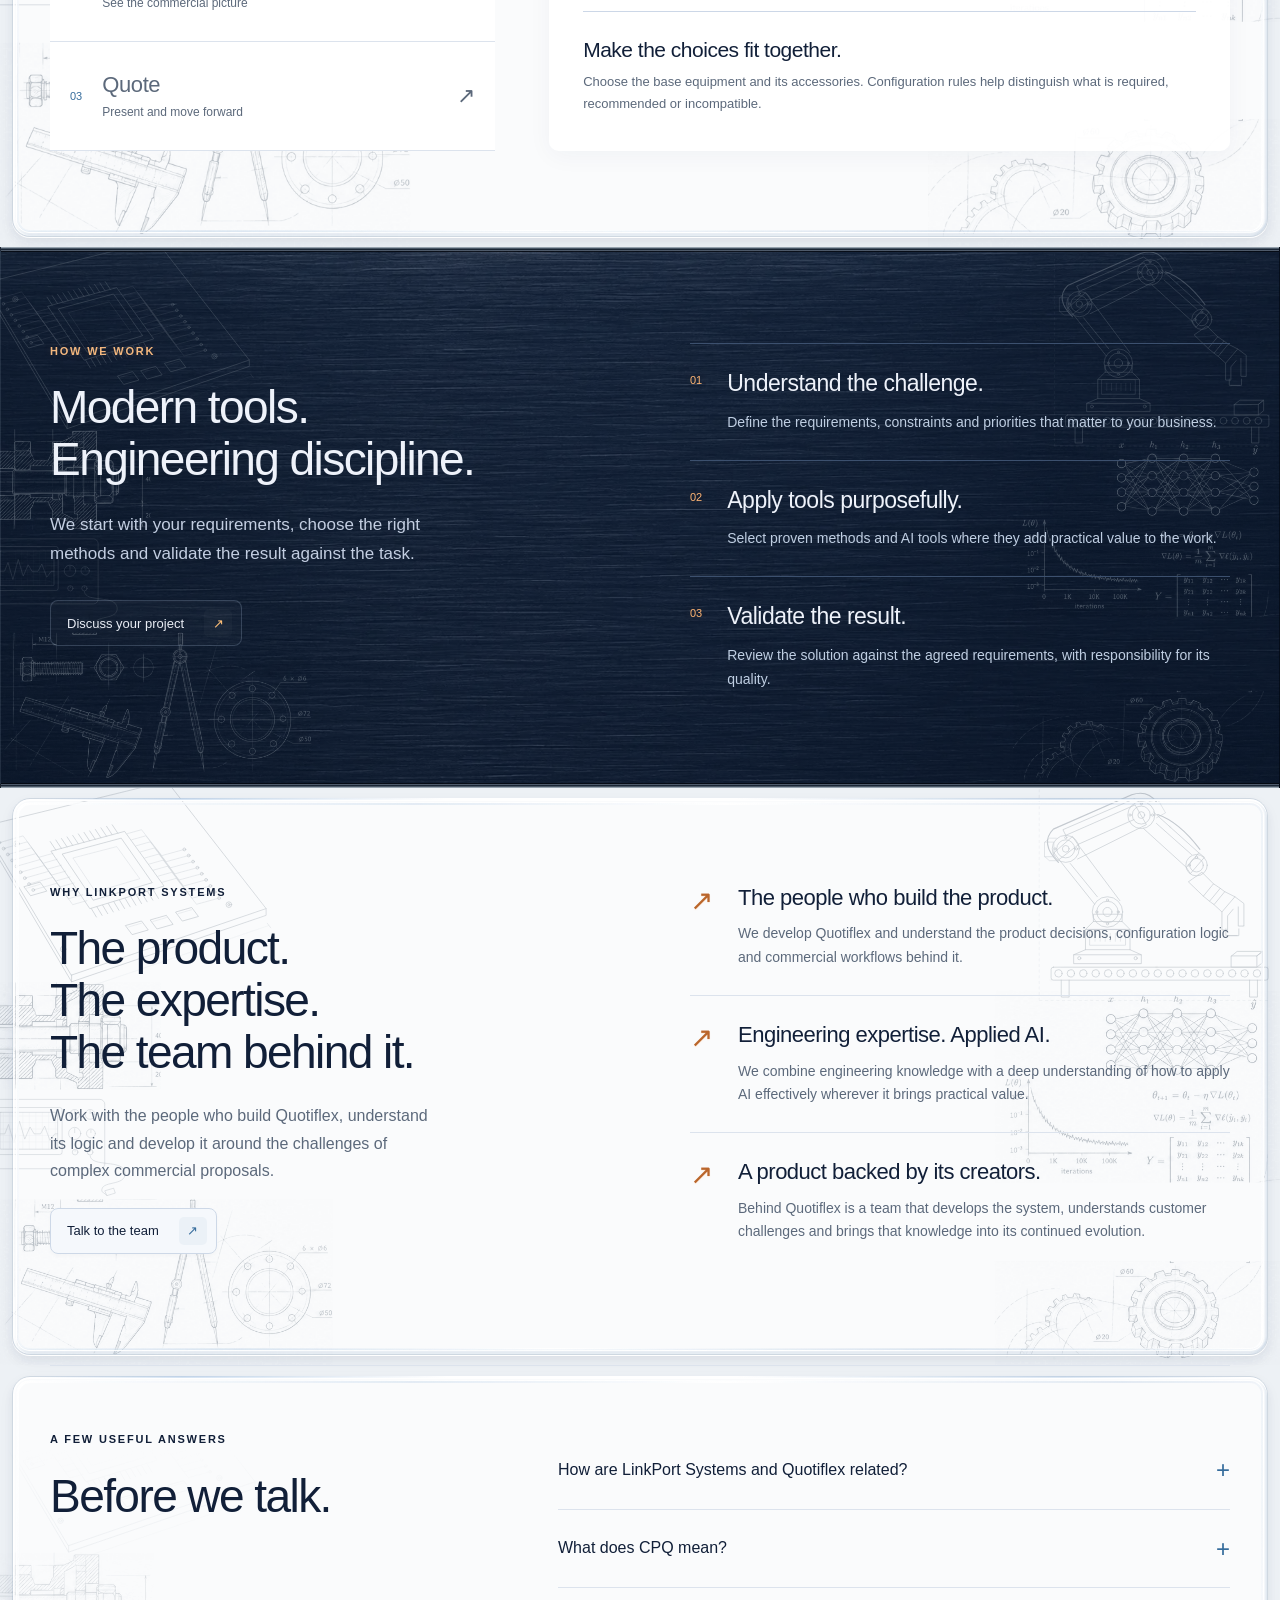
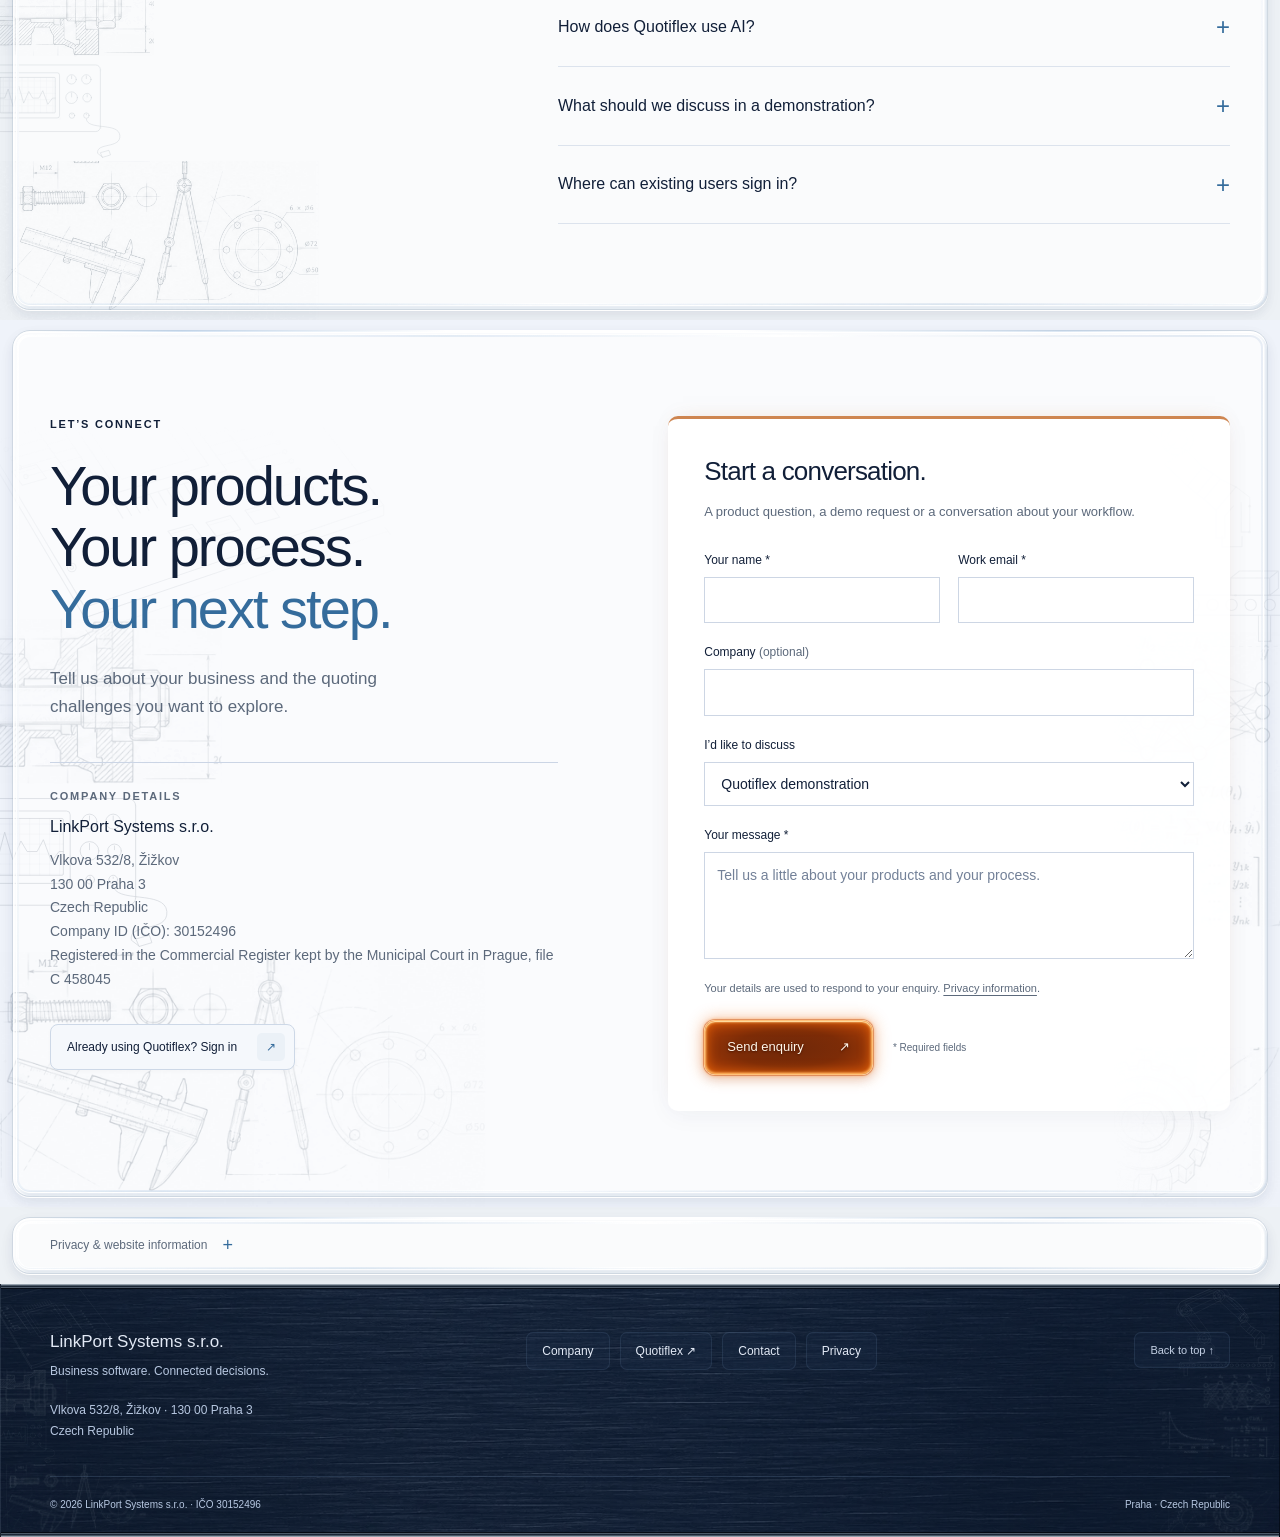
==== commit dbbebed0: "Add video 5, rules editor (KLOuoogjV6I), in English and in Czech "Change product rules without a dev" ====
--- a/site/index.html
+++ b/site/index.html
@@ -75,6 +75,7 @@
    <span class="video-anchor" id="video-accessory-rules"></span>
    <span class="video-anchor" id="video-customer-document"></span>
    <span class="video-anchor" id="video-discount-approval"></span>
+   <span class="video-anchor" id="video-rules-editor"></span>
    <a class="video-poster" href="https://www.youtube.com/watch?v=badr2H-frKE" data-youtube="badr2H-frKE" aria-label="Play the video: Turn customer meeting notes into quote changes, 1 minute 11 seconds"><img src="assets/video-1-1280.webp" srcset="assets/video-1-640.webp 640w, assets/video-1-1280.webp 1280w, assets/video-1-1920.webp 1920w" sizes="(min-width: 1276px) 1180px, (min-width: 1001px) calc(100vw - 96px), (min-width: 761px) calc(100vw - 64px), calc(100vw - 40px)" width="1280" height="720" loading="lazy" decoding="async" alt=""><span class="video-play" aria-hidden="true"><span class="video-play-dot"></span><span class="video-play-label">Play video</span> <span class="video-time">1:11</span></span></a>
    <div class="product-video-copy"><p class="eyebrow" data-video-topic>Deal journal</p><h3 data-video-title>Turn customer meeting notes into quote changes.</h3><p data-video-desc>Write the note the way you always do. With one click, the AI suggests changes to the quote, updates to the deal brief and a task, each with the sentence it came from. The rules check every suggestion, and you decide what to apply.</p><div class="product-video-links"><a class="text-link" href="https://www.youtube.com/watch?v=badr2H-frKE" rel="noopener" data-video-watch>Watch on YouTube <span aria-hidden="true">↗</span></a><a class="text-link" href="https://quotiflex.com/#videos" rel="noopener">All Quotiflex videos <span aria-hidden="true">↗</span></a></div></div>
    <ol class="video-list" aria-label="All Quotiflex videos">
@@ -82,6 +83,7 @@
     <li><a class="video-item" data-anchor="video-accessory-rules" href="https://www.youtube.com/watch?v=MtIPMK0WYl4" data-youtube="MtIPMK0WYl4" data-poster="assets/video-2" data-length="1:26" data-length-label="1 minute 26 seconds" data-desc="Add a machine, and its usual accessories come with it. Every choice shows the price difference and the rule behind it. Take off something mandatory, and the quote shows it at once. To leave it out, you give a reason, and the reason stays with the quote under your name."><span class="video-thumb"><img src="assets/video-2-640.webp" width="640" height="360" loading="lazy" decoding="async" alt=""></span><span class="video-item-text"><span class="video-item-topic">Accessory rules</span><span class="video-item-title">Never forget an accessory on a quote.</span><span class="video-item-time">1:26</span></span></a></li>
     <li><a class="video-item" data-anchor="video-customer-document" href="https://www.youtube.com/watch?v=ibBX01Tvq2s" data-youtube="ibBX01Tvq2s" data-poster="assets/video-3" data-length="1:30" data-length-label="1 minute 30 seconds" data-desc="The quote opens as the document your customer will read: two languages side by side, every machine with its description, pictures and price. What you sent stays exactly as you sent it. To change a text, click it and type; the prices come from the quote, so nobody types a wrong number. For a customer in China, Chinese under the English."><span class="video-thumb"><img src="assets/video-3-640.webp" width="640" height="360" loading="lazy" decoding="async" alt=""></span><span class="video-item-text"><span class="video-item-topic">Customer document</span><span class="video-item-title">The document your customer reads.</span><span class="video-item-time">1:30</span></span></a></li>
     <li><a class="video-item" data-anchor="video-discount-approval" href="https://www.youtube.com/watch?v=pZ0uJ2PU5Hw" data-youtube="pZ0uJ2PU5Hw" data-poster="assets/video-4" data-length="1:24" data-length-label="1 minute 24 seconds" data-desc="Below the price floor, the quote says why in plain words, and its main button asks for approval. You ask with a reason, and the quote waits, read-only, until someone decides. The approver sees the difference in money, not only in percent, and decides with a reason in one click. The sales manager is told at once."><span class="video-thumb"><img src="assets/video-4-640.webp" width="640" height="360" loading="lazy" decoding="async" alt=""></span><span class="video-item-text"><span class="video-item-topic">Discount approval</span><span class="video-item-title">Margin control without slowing sales.</span><span class="video-item-time">1:24</span></span></a></li>
+    <li><a class="video-item" data-anchor="video-rules-editor" href="https://www.youtube.com/watch?v=KLOuoogjV6I" data-youtube="KLOuoogjV6I" data-poster="assets/video-5" data-length="1:35" data-length-label="1 minute 35 seconds" data-desc="Describe a rule in one sentence, and the AI drafts it in your fields as a proposal. You check it and try it on a real quote, and you see every open quote it would change before anything is saved. The owner of every quote it touches is told, and updates it in one click."><span class="video-thumb"><img src="assets/video-5-640.webp" width="640" height="360" loading="lazy" decoding="async" alt=""></span><span class="video-item-text"><span class="video-item-topic">Rules editor</span><span class="video-item-title">Change product rules without a developer.</span><span class="video-item-time">1:35</span></span></a></li>
    </ol>
    <p class="video-note">The videos play from YouTube in privacy-enhanced mode, and only once you press play.</p>
   </div>
